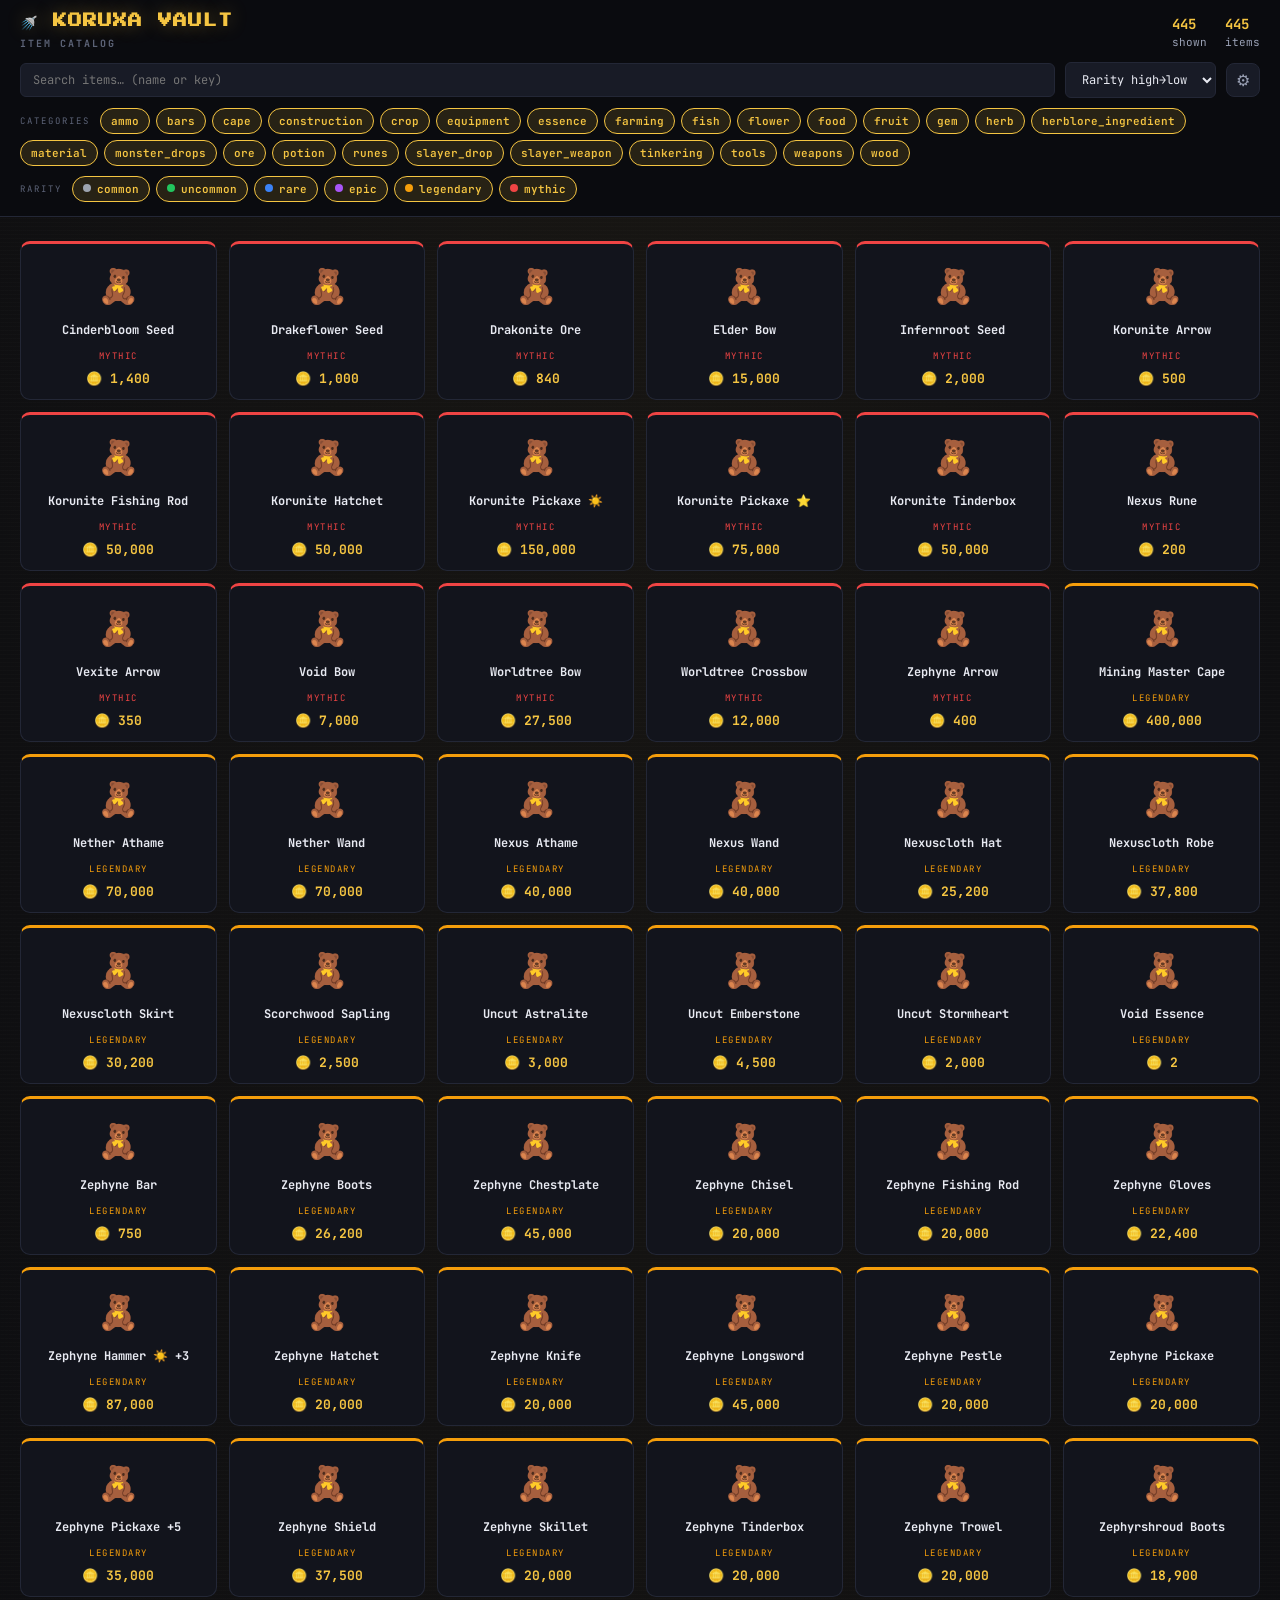
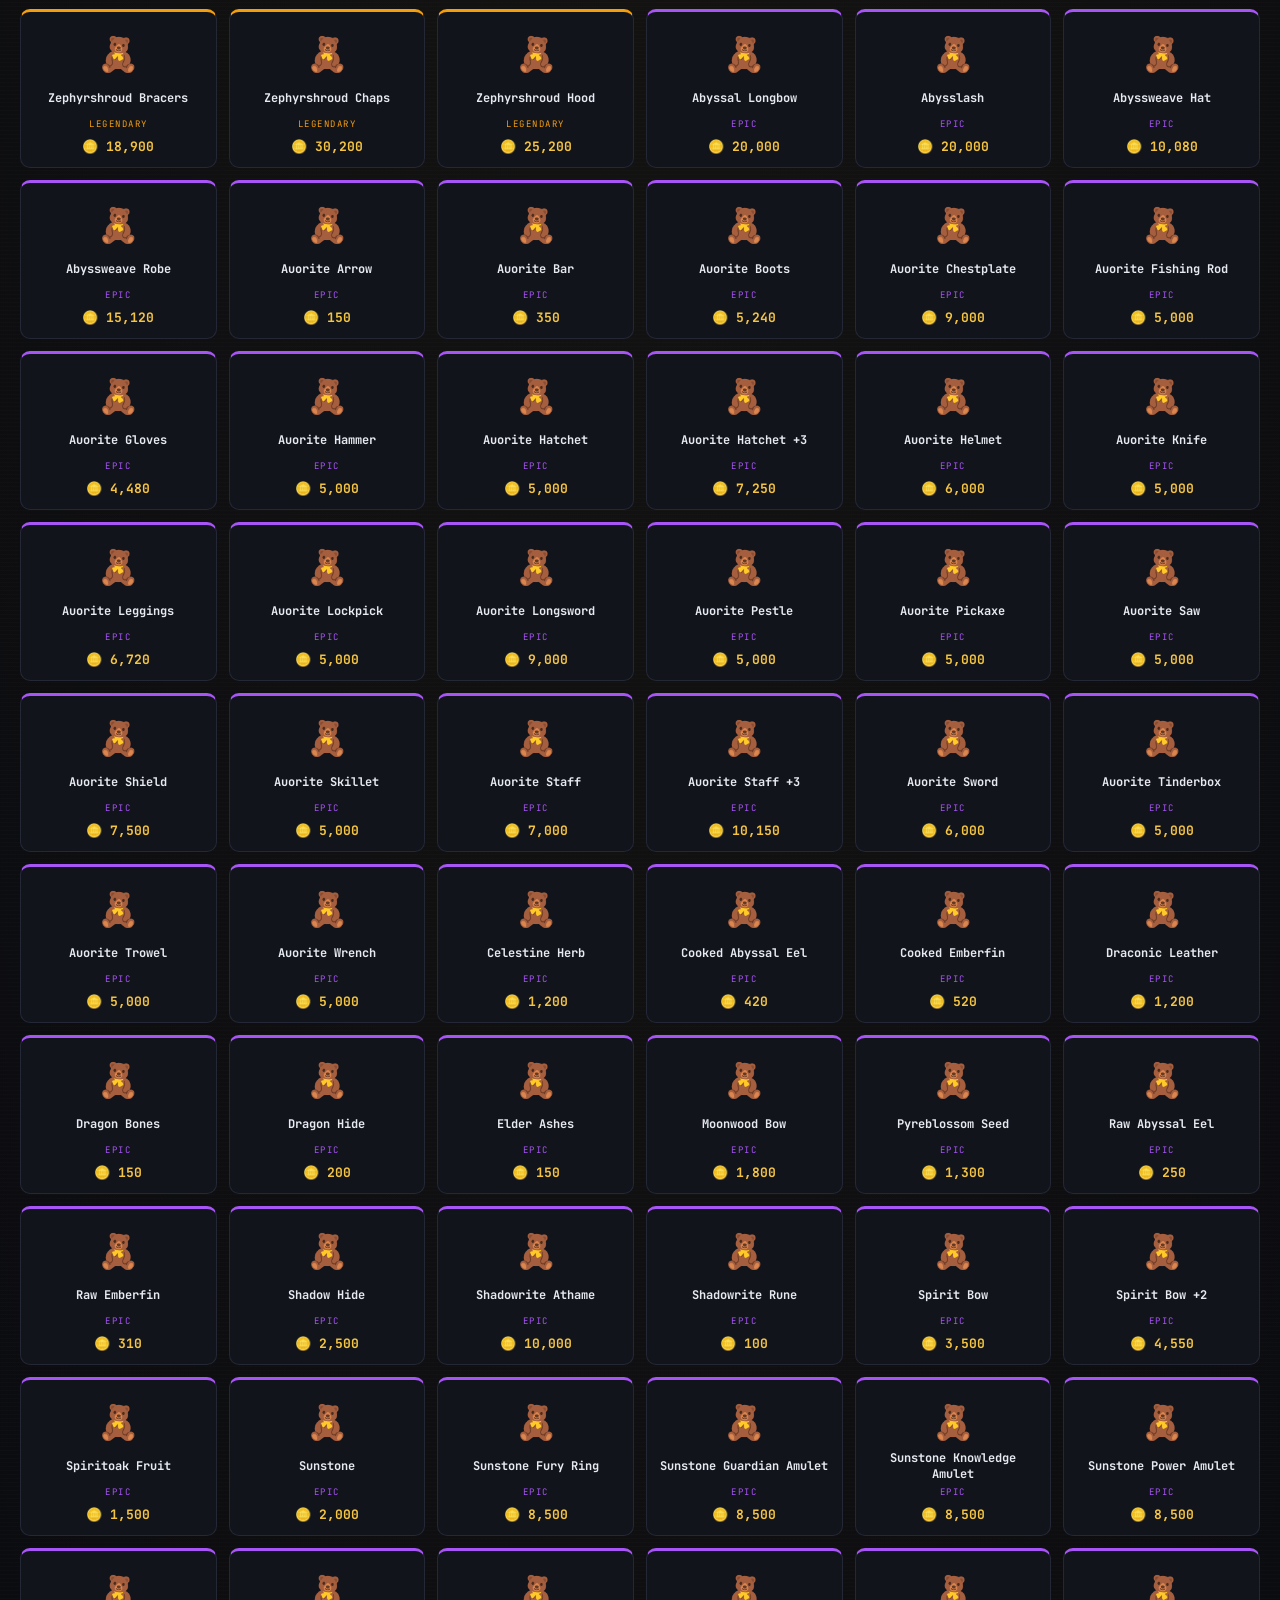
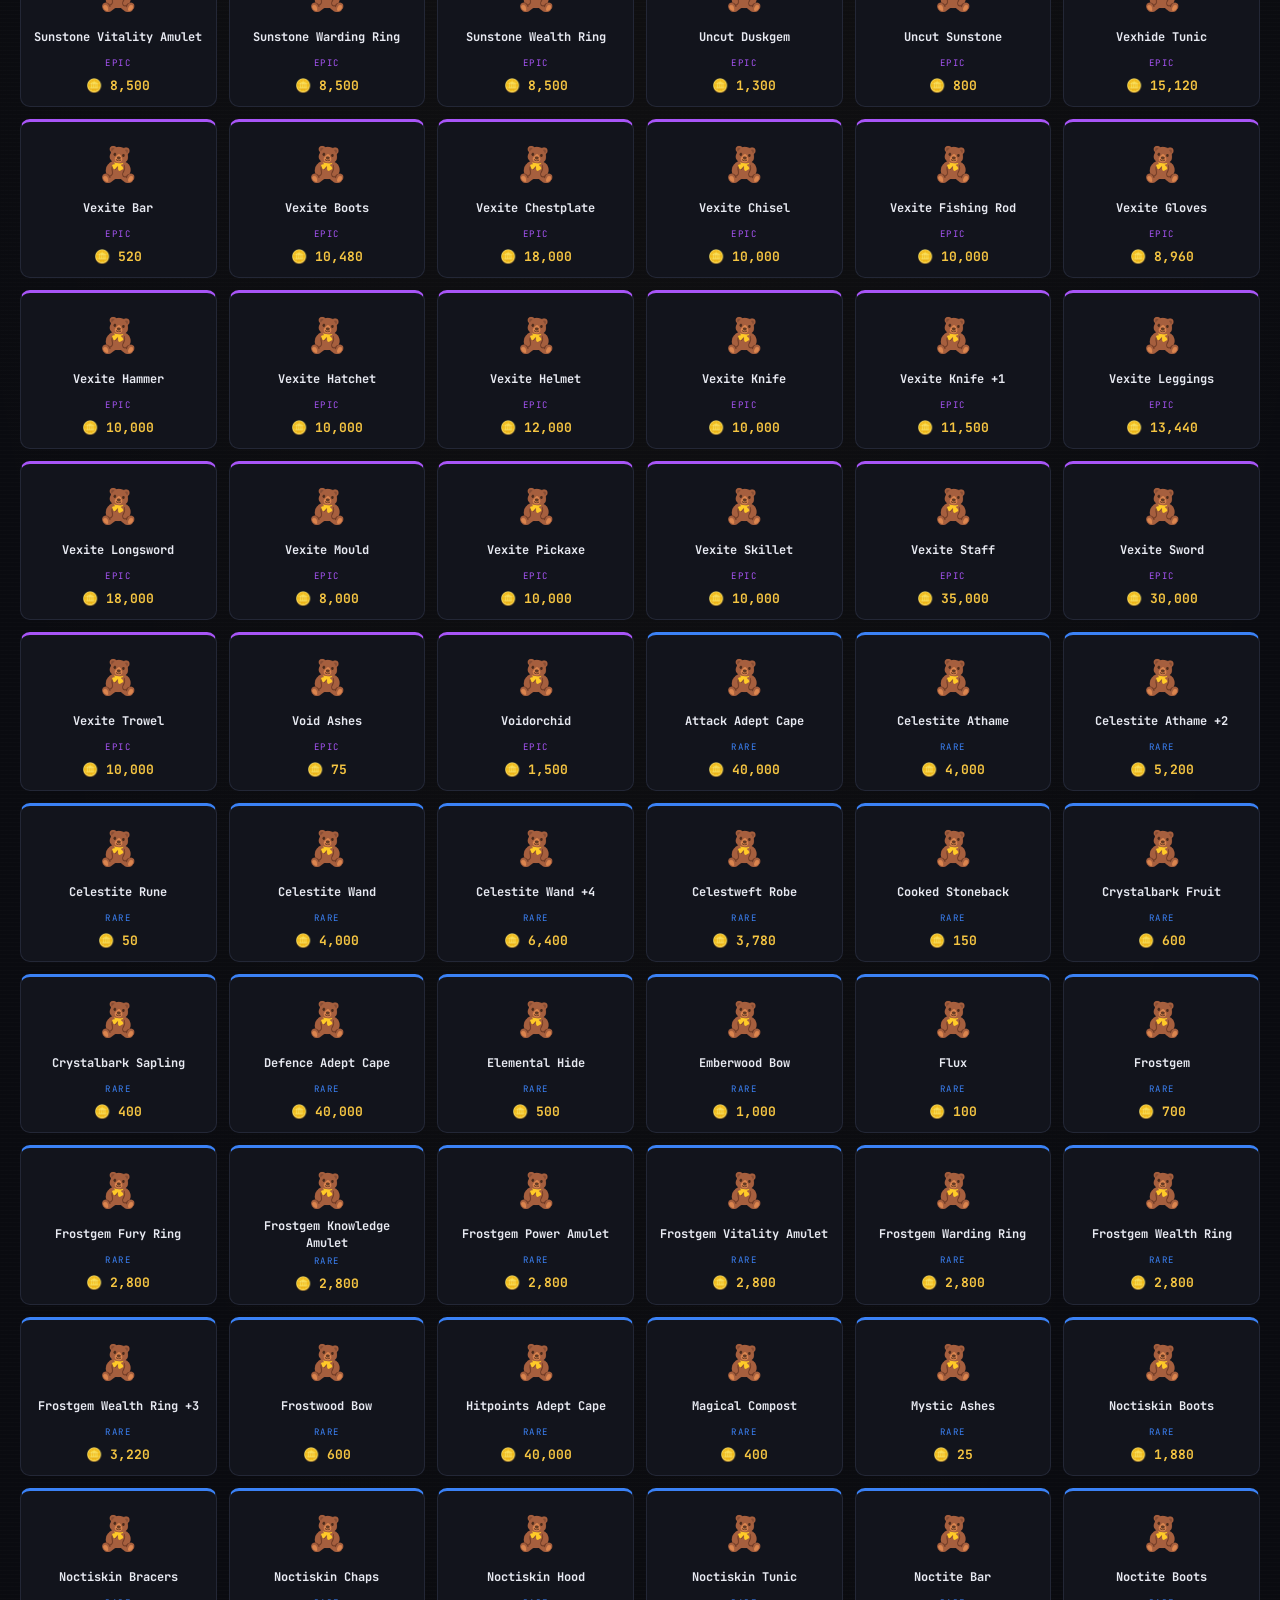
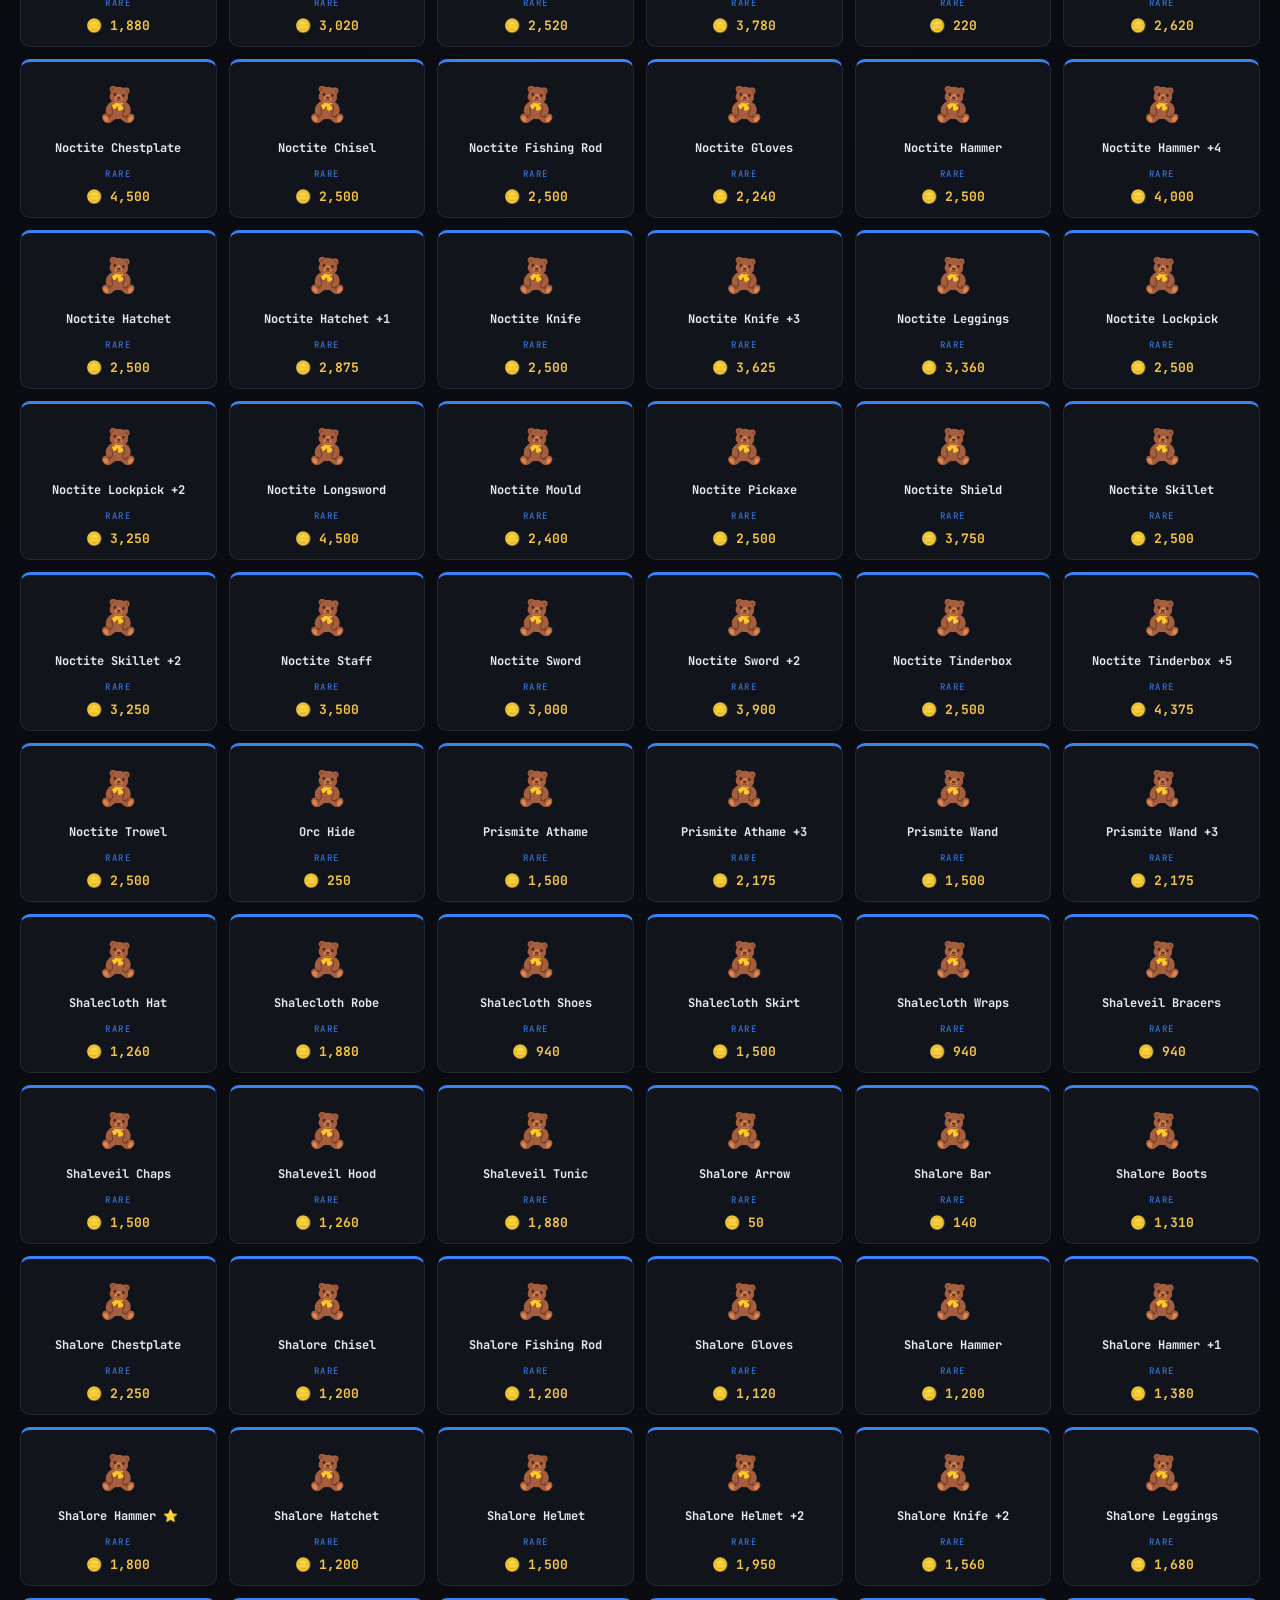
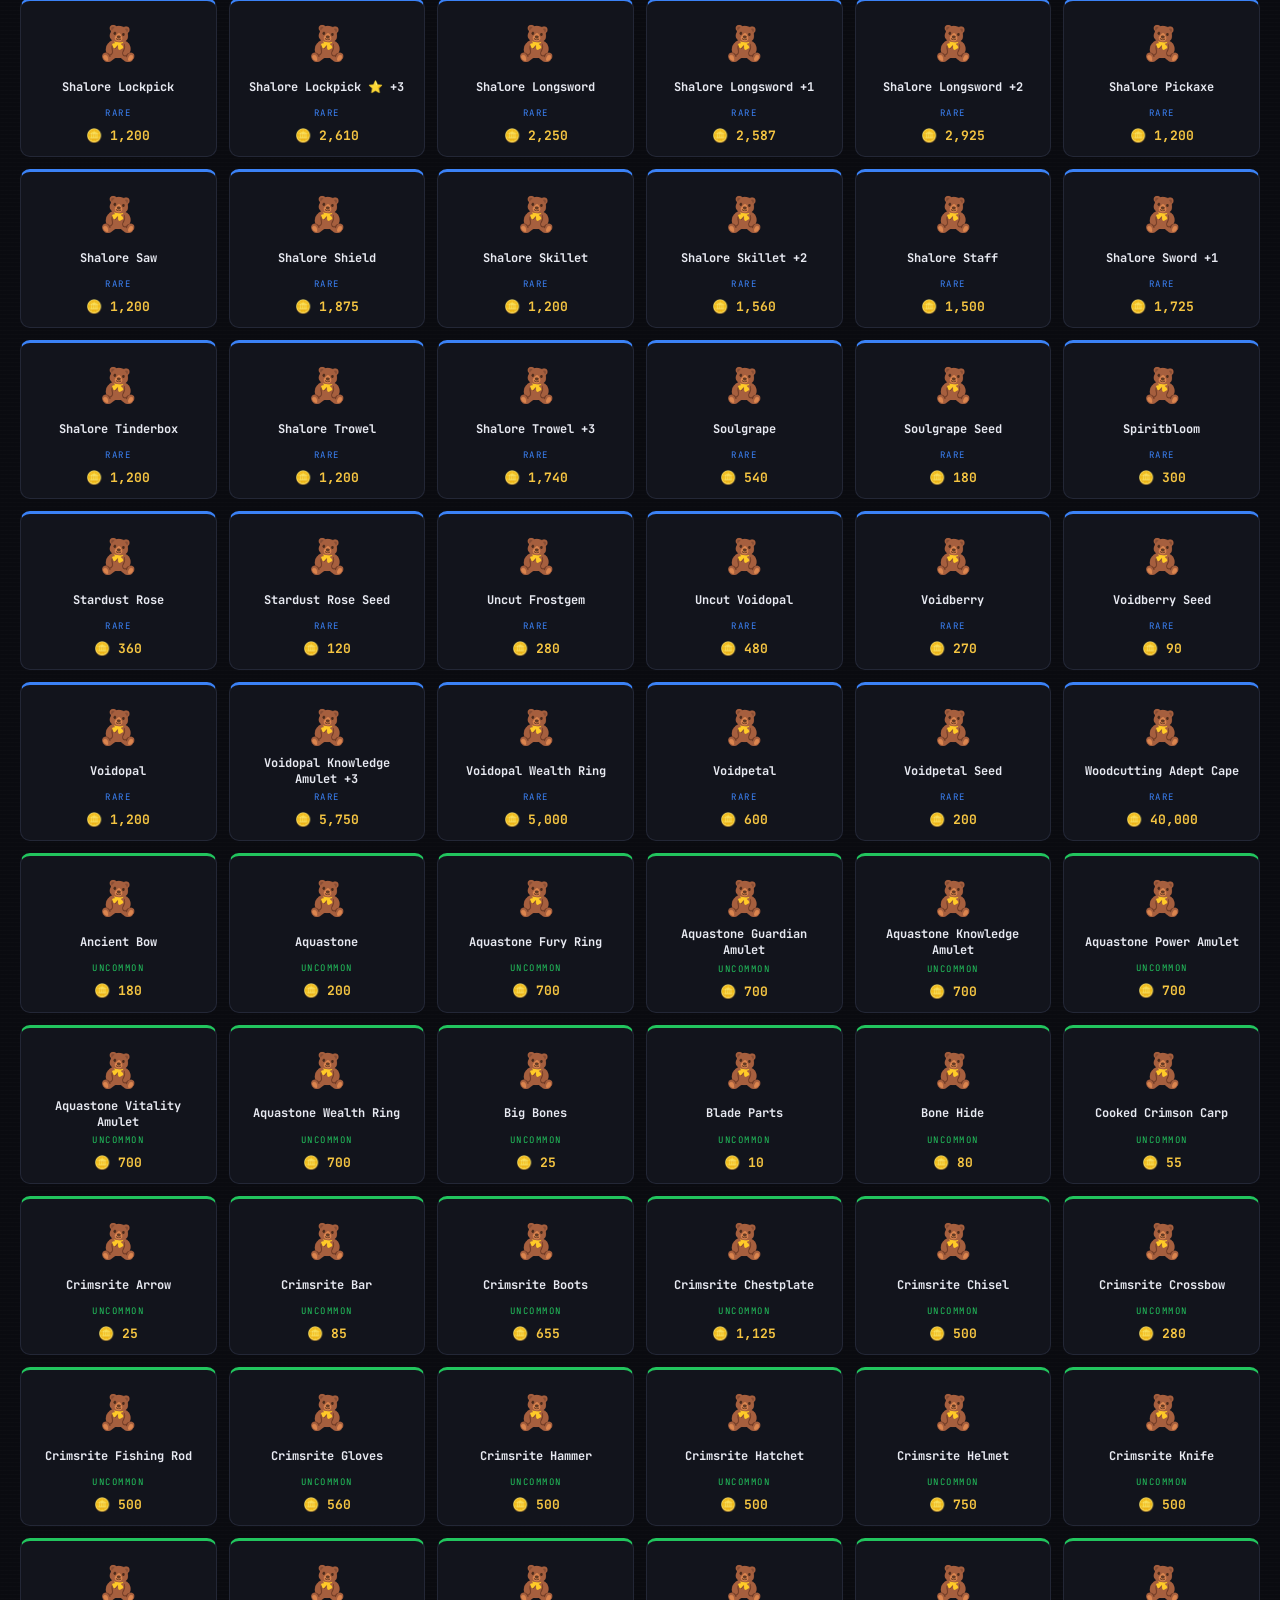
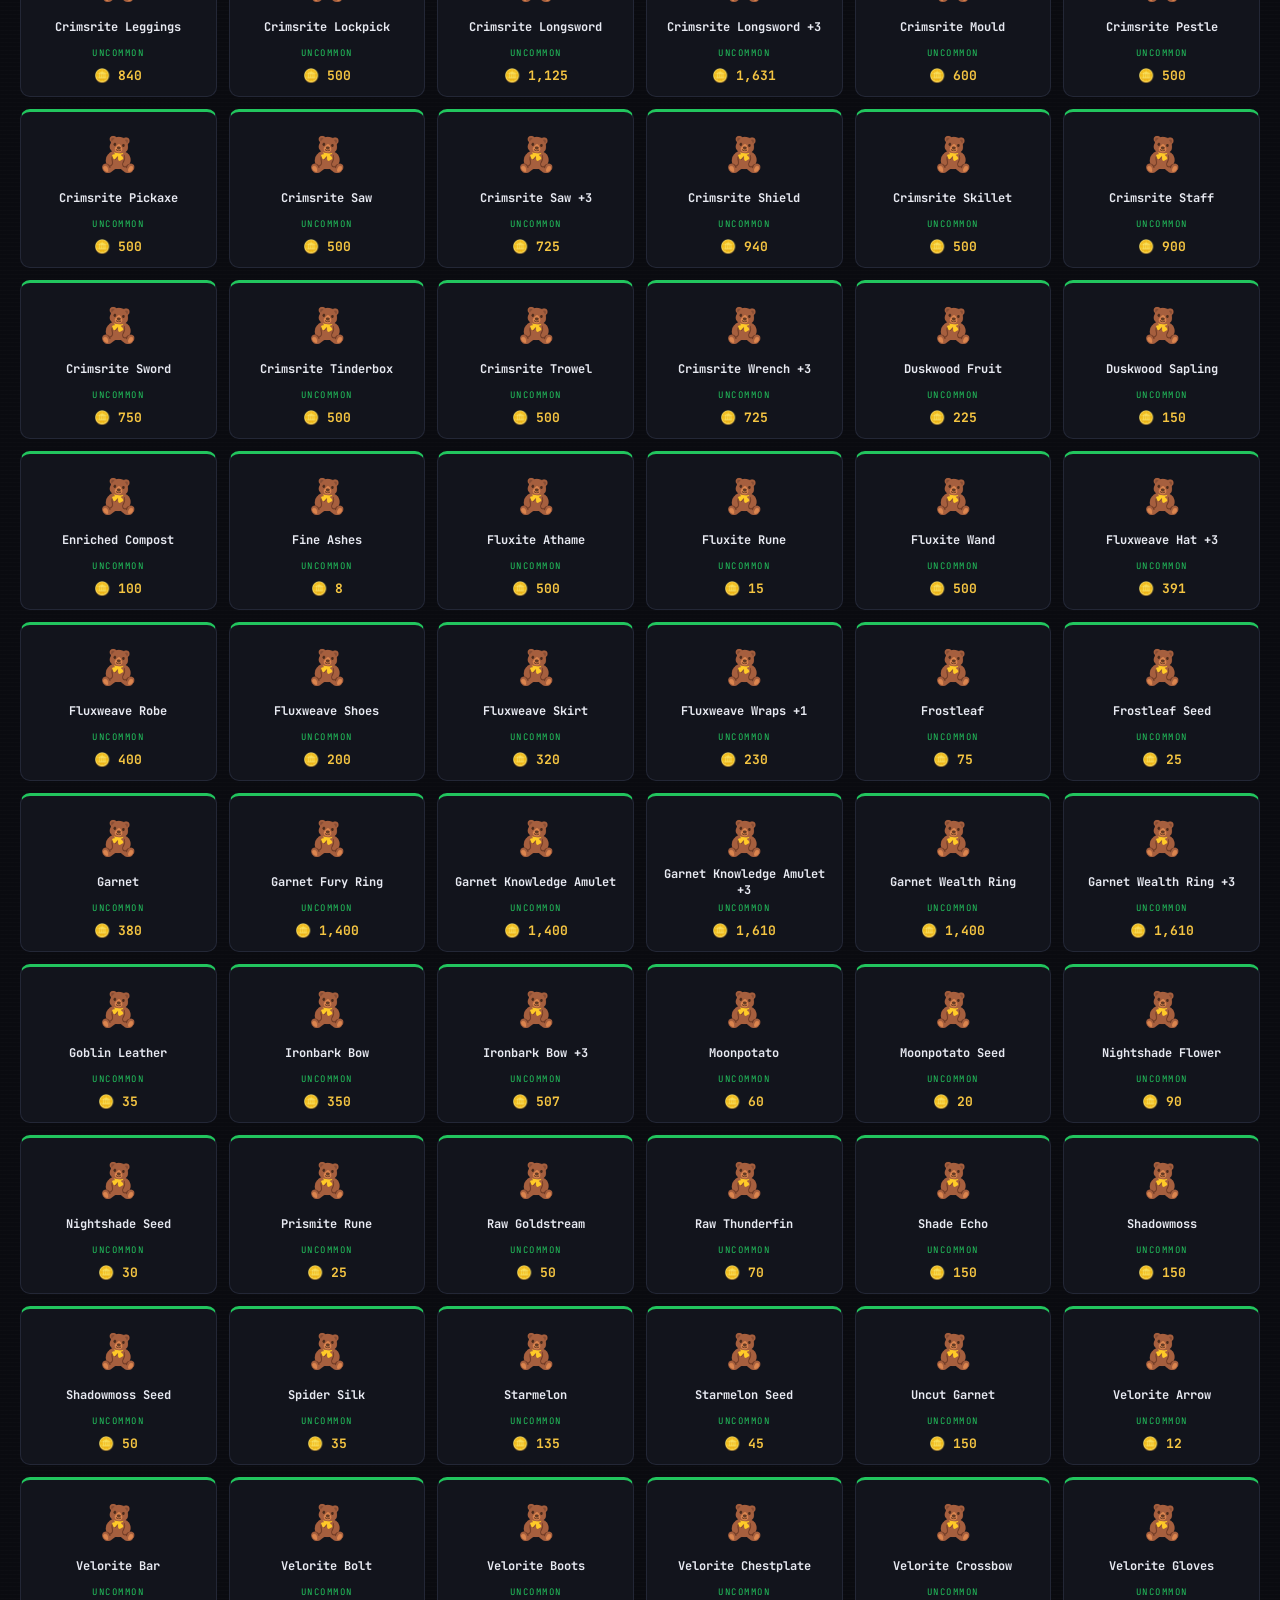
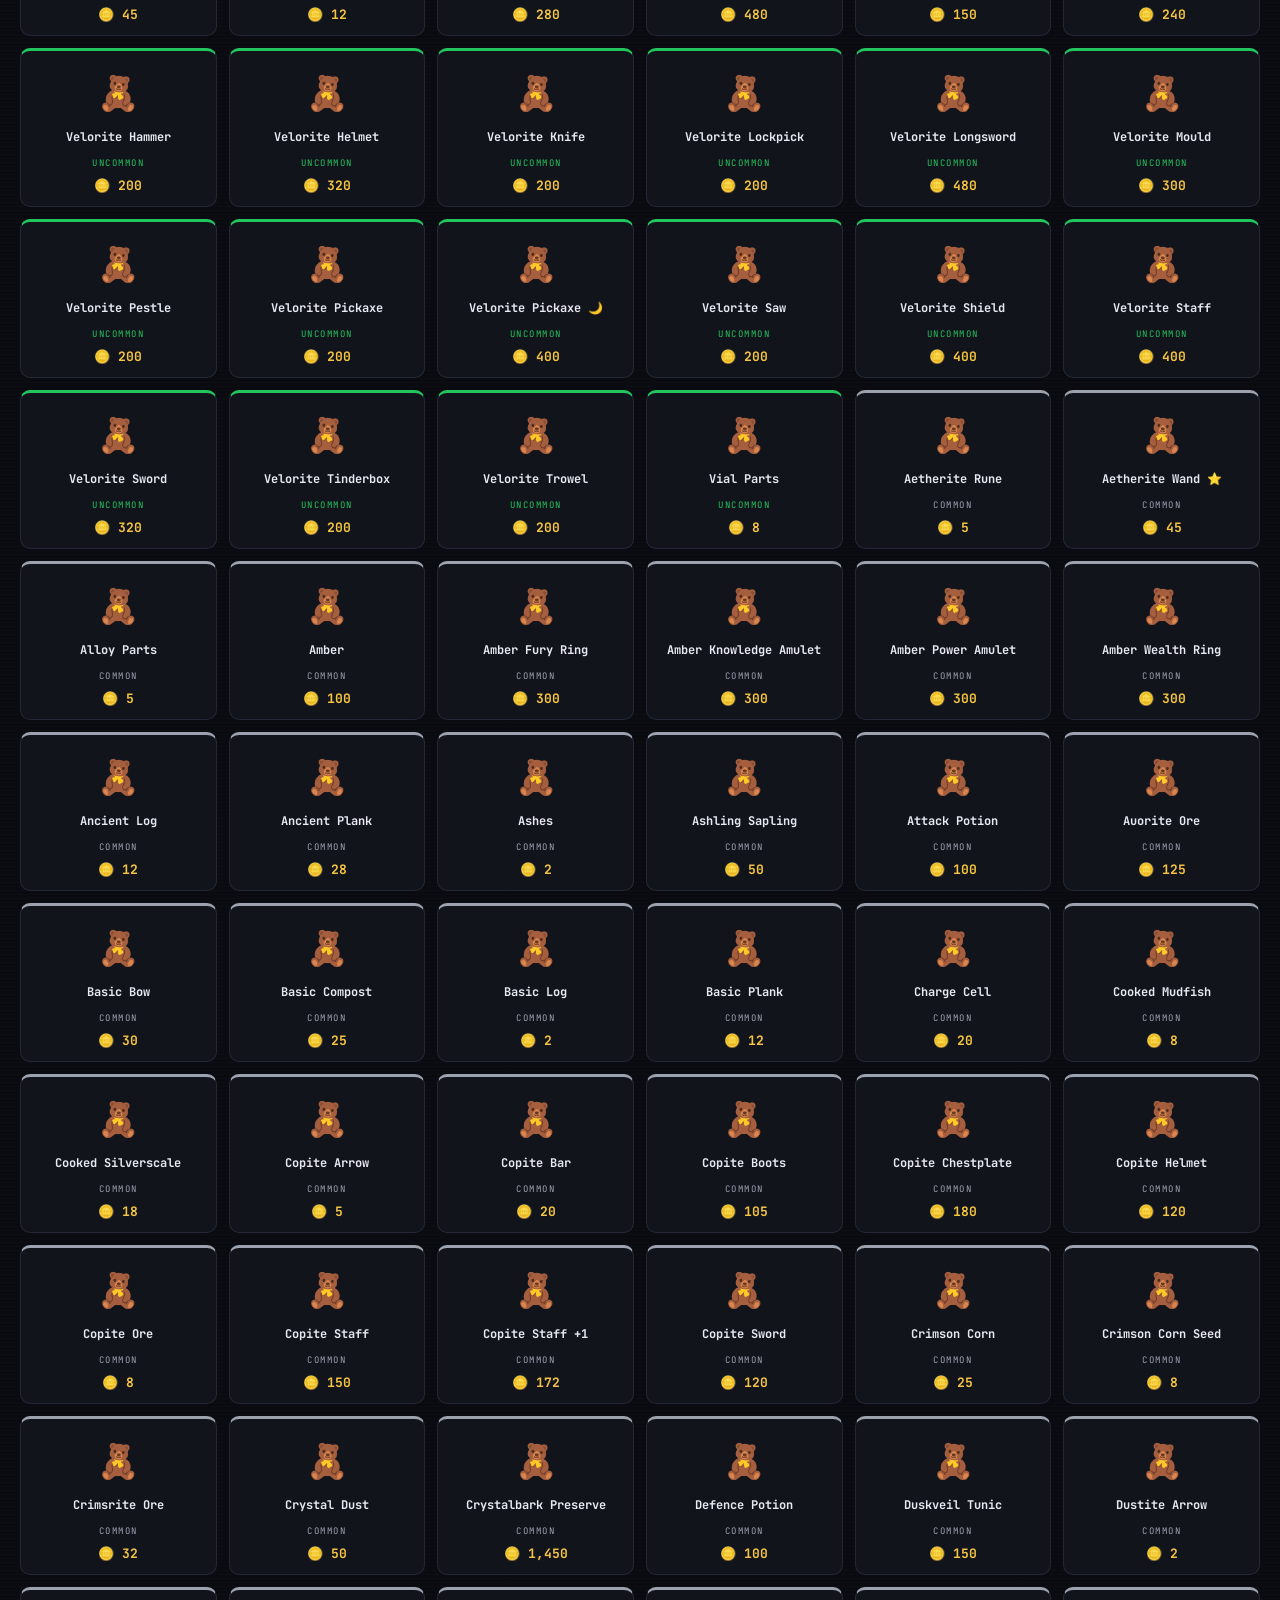
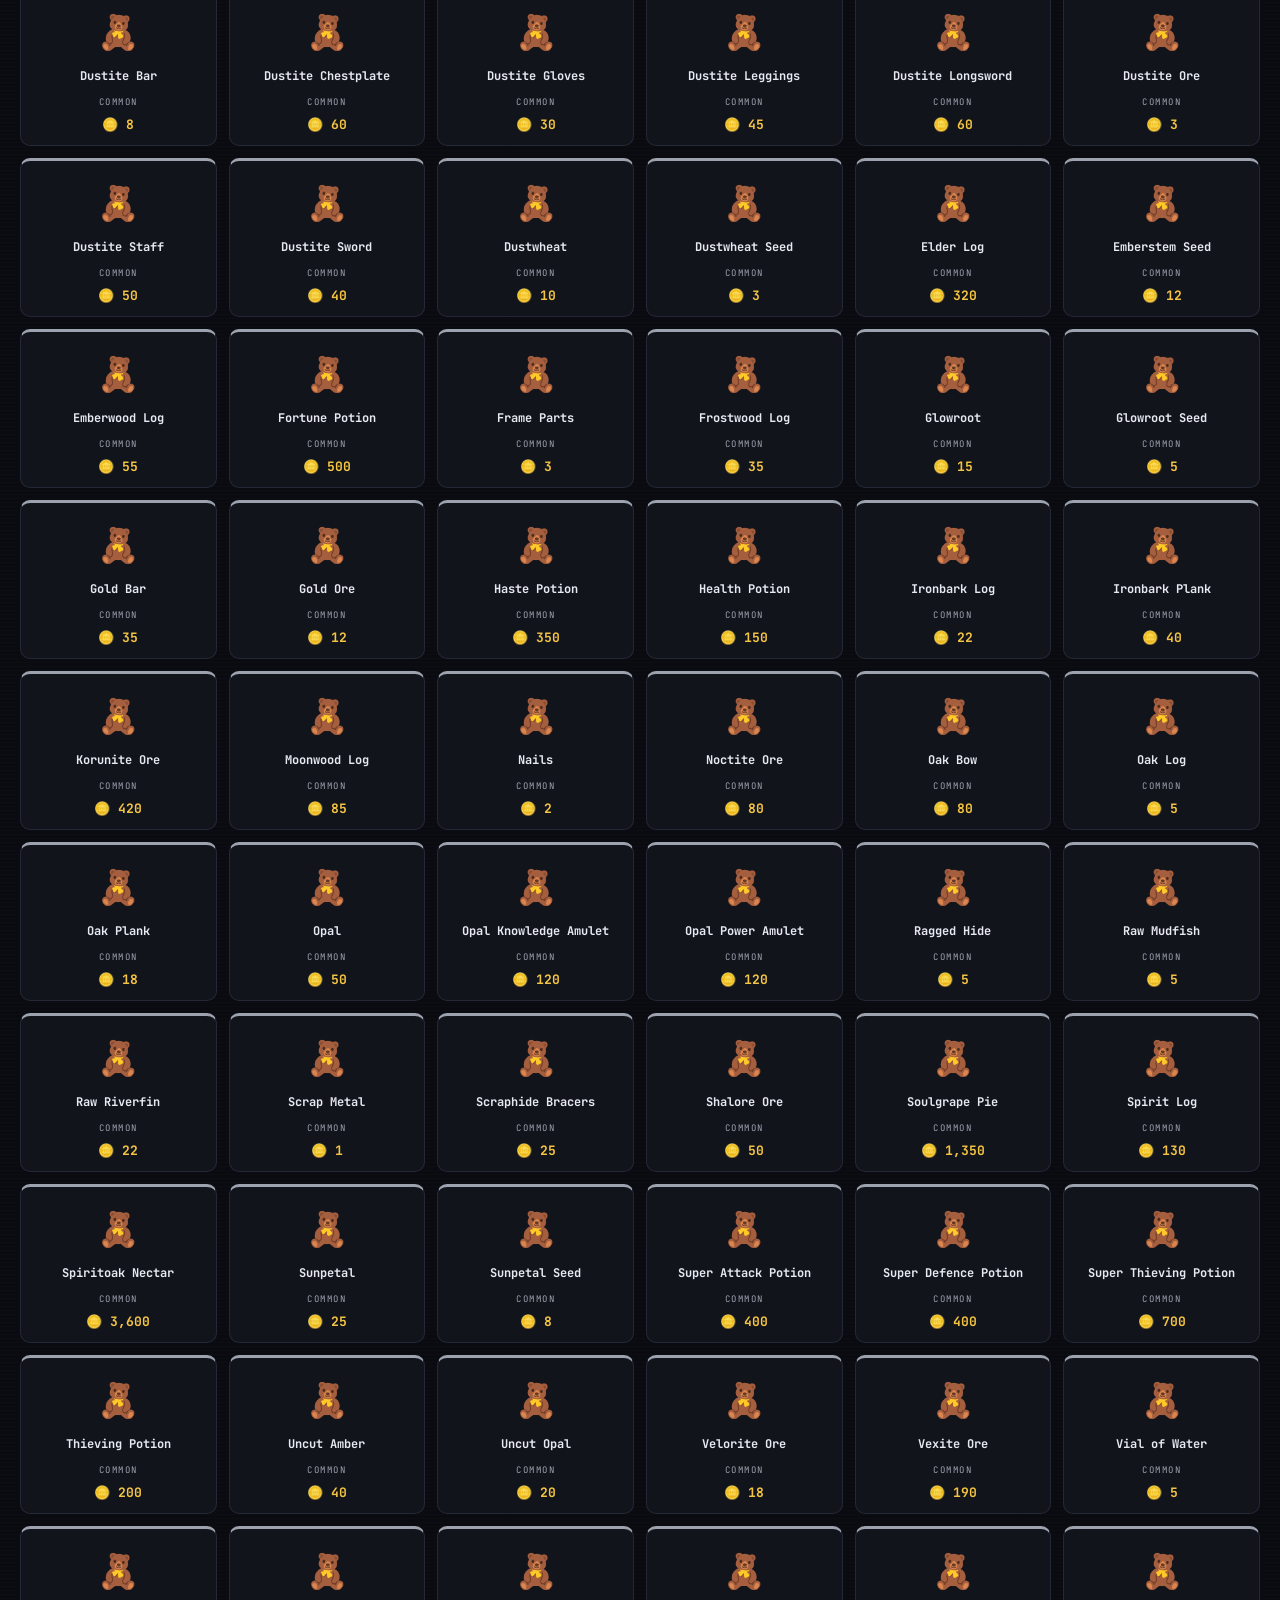
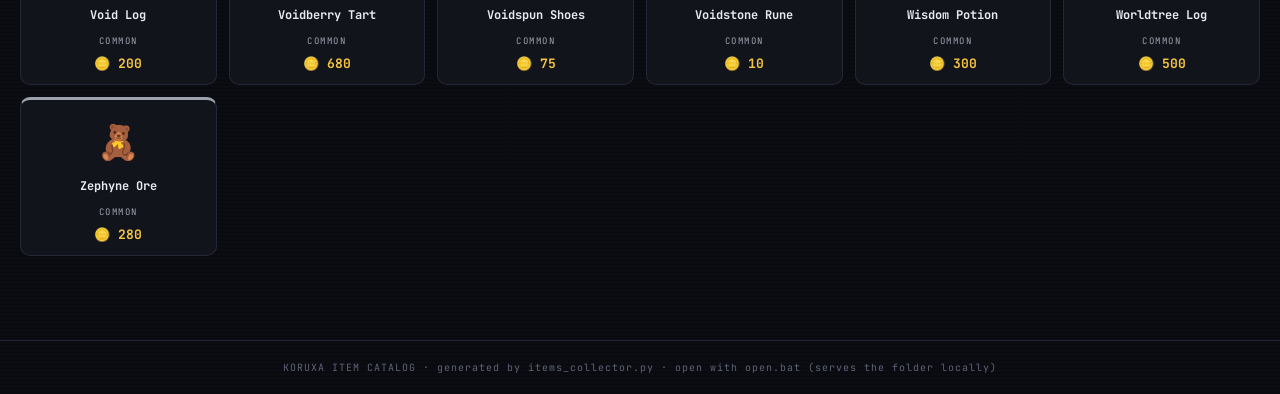
==== catalog.html @ 0d08115c "item catalog" ====
<!DOCTYPE html>
<html lang="en">
<head>
<meta charset="utf-8">
<meta name="viewport" content="width=device-width, initial-scale=1">
<title>Koruxa Vault — Item Catalog</title>
<link rel="preconnect" href="https://fonts.googleapis.com">
<link href="https://fonts.googleapis.com/css2?family=Press+Start+2P&family=JetBrains+Mono:wght@400;600;700&display=swap" rel="stylesheet">
<style>
  :root {
    --bg: #0a0b10;
    --panel: #12141c;
    --panel2: #181b26;
    --line: #232736;
    --text: #e8eaf2;
    --text2: #9aa1b5;
    --text3: #5d6478;
    --gold: #f5c542;
    --green: #22c55e;
    --common: #9ca3af; --uncommon: #22c55e; --rare: #3b82f6;
    --epic: #a855f7; --legendary: #f59e0b; --mythic: #ef4444;
  }
  * { margin: 0; padding: 0; box-sizing: border-box; }
  body {
    background: var(--bg); color: var(--text);
    font-family: 'JetBrains Mono', monospace; font-size: 13px;
    min-height: 100vh;
    background-image:
      radial-gradient(ellipse 80% 50% at 50% -10%, rgba(245,197,66,.07), transparent),
      repeating-linear-gradient(0deg, transparent 0 3px, rgba(255,255,255,.012) 3px 4px);
  }
  header {
    position: sticky; top: 0; z-index: 10;
    background: rgba(10,11,16,.92); backdrop-filter: blur(8px);
    border-bottom: 1px solid var(--line);
    padding: 14px 20px;
  }
  .head-row { display: flex; align-items: center; gap: 16px; flex-wrap: wrap; max-width: 1500px; margin: 0 auto; }
  h1 {
    font-family: 'Press Start 2P', monospace; font-size: 14px; letter-spacing: 1px;
    color: var(--gold); text-shadow: 0 0 18px rgba(245,197,66,.35);
    white-space: nowrap;
  }
  h1 small { display: block; font-family: 'JetBrains Mono', monospace; font-size: 10px; color: var(--text3); margin-top: 6px; letter-spacing: 2px; text-shadow: none; }
  .stats { display: flex; gap: 18px; margin-left: auto; font-size: 11px; color: var(--text2); }
  .stats b { color: var(--gold); font-size: 14px; display: block; margin-bottom: 2px; }
  .controls { display: flex; gap: 10px; align-items: center; max-width: 1500px; margin: 12px auto 0; flex-wrap: wrap; }
  input[type=search], select {
    background: var(--panel2); border: 1px solid var(--line); color: var(--text);
    font-family: inherit; font-size: 12px; padding: 8px 12px; border-radius: 6px; outline: none;
  }
  input[type=search] { flex: 1; min-width: 180px; }
  input[type=search]:focus, select:focus { border-color: var(--gold); box-shadow: 0 0 0 2px rgba(245,197,66,.15); }
  .chip-row { display: flex; gap: 6px; flex-wrap: wrap; max-width: 1500px; margin-top: 10px; align-items: center; }
  .chip-label { font-size: 9px; text-transform: uppercase; letter-spacing: 2px; color: var(--text3); margin-right: 4px; }
  .chip {
    background: var(--panel2); border: 1px solid var(--line); color: var(--text2);
    font-family: inherit; font-size: 11px; padding: 5px 10px; border-radius: 999px;
    cursor: pointer; transition: all .15s; user-select: none;
  }
  .chip:hover { border-color: var(--text2); color: var(--text); }
  .chip.on { background: rgba(245,197,66,.12); border-color: var(--gold); color: var(--gold); font-weight: 600; }
  .chip .dot { display: inline-block; width: 8px; height: 8px; border-radius: 50%; margin-right: 6px; vertical-align: 1px; }
  main { max-width: 1500px; margin: 24px auto; padding: 0 20px 60px; }
  .grid { display: grid; grid-template-columns: repeat(auto-fill, minmax(178px, 1fr)); gap: 12px; }
  .card {
    position: relative; background: var(--panel); border: 1px solid var(--line);
    border-top: 3px solid var(--rc, var(--common)); border-radius: 10px;
    padding: 14px 12px 12px; text-align: center;
    transition: transform .15s, box-shadow .15s, border-color .15s;
    animation: pop .3s backwards;
  }
  @keyframes pop { from { opacity: 0; transform: translateY(8px) scale(.97); } }
  .card:hover { transform: translateY(-4px); box-shadow: 0 8px 24px rgba(0,0,0,.5), 0 0 16px color-mix(in srgb, var(--rc) 30%, transparent); border-color: var(--rc); }
  .card img { width: 56px; height: 56px; image-rendering: pixelated; margin-bottom: 8px; filter: drop-shadow(0 4px 8px rgba(0,0,0,.5)); }
  .card .noicon { font-size: 34px; line-height: 56px; }
  .card .name { font-weight: 700; font-size: 12px; line-height: 1.35; min-height: 32px; display: flex; align-items: center; justify-content: center; word-break: break-word; }
  .card .rarity {
    font-size: 9px; text-transform: uppercase; letter-spacing: 1.5px;
    color: var(--rc); margin-top: 4px;
  }
  .card .price { margin-top: 8px; font-weight: 700; color: var(--gold); font-size: 13px; }
  .card .price.none { color: var(--text3); font-weight: 400; font-size: 11px; }
  .empty { text-align: center; padding: 80px 20px; color: var(--text3); font-size: 13px; grid-column: 1/-1; }
  .empty .big { font-size: 40px; margin-bottom: 12px; }
  footer { text-align: center; padding: 20px; color: var(--text3); font-size: 10px; letter-spacing: 1px; border-top: 1px solid var(--line); }
  .icon-btn {
    background: var(--panel2); border: 1px solid var(--line); color: var(--text2);
    width: 34px; height: 34px; border-radius: 8px; font-size: 16px; cursor: pointer;
    display: flex; align-items: center; justify-content: center; position: relative;
    transition: all .15s;
  }
  .icon-btn:hover { border-color: var(--gold); color: var(--gold); transform: rotate(45deg); }
  .icon-btn.active { border-color: var(--gold); color: var(--gold); background: rgba(245,197,66,.1); }
  .icon-btn.active::after { content: ''; position: absolute; top: -3px; right: -3px; width: 8px; height: 8px; border-radius: 50%; background: var(--gold); box-shadow: 0 0 6px var(--gold); }
  .overlay {
    position: fixed; inset: 0; z-index: 100; background: rgba(5,6,10,.7); backdrop-filter: blur(4px);
    display: flex; align-items: center; justify-content: center; animation: fadein .15s;
  }
  @keyframes fadein { from { opacity: 0; } }
  .overlay.hidden { display: none; }
  .modal {
    width: min(420px, calc(100vw - 32px)); background: var(--panel); border: 1px solid var(--line);
    border-top: 3px solid var(--gold); border-radius: 12px; padding: 22px;
    animation: pop .2s backwards; box-shadow: 0 24px 60px rgba(0,0,0,.6);
  }
  .modal h2 { font-family: 'Press Start 2P', monospace; font-size: 12px; color: var(--gold); margin-bottom: 8px; letter-spacing: 1px; }
  .modal-sub { font-size: 11px; color: var(--text3); line-height: 1.6; margin-bottom: 18px; }
  .modal label { display: block; font-size: 10px; text-transform: uppercase; letter-spacing: 1.5px; color: var(--text2); margin-bottom: 14px; }
  .modal input[type=number] {
    width: 100%; margin-top: 6px; background: var(--panel2); border: 1px solid var(--line);
    color: var(--text); font-family: inherit; font-size: 14px; font-weight: 700; padding: 9px 12px; border-radius: 6px; outline: none;
  }
  .modal input[type=number]:focus { border-color: var(--gold); box-shadow: 0 0 0 2px rgba(245,197,66,.15); }
  .modal-actions { display: flex; gap: 8px; justify-content: flex-end; margin-top: 6px; }
  .modal-actions button {
    font-family: inherit; font-size: 11px; font-weight: 700; padding: 8px 16px; border-radius: 6px;
    cursor: pointer; background: var(--panel2); color: var(--text2); border: 1px solid var(--line); transition: all .15s;
  }
  .modal-actions button:hover { border-color: var(--text2); color: var(--text); }
  .modal-actions .primary { background: rgba(245,197,66,.12); border-color: var(--gold); color: var(--gold); }
  .modal-actions .primary:hover { background: rgba(245,197,66,.22); }
  .price-alch { font-size: 9px; color: #c084fc; margin-top: 2px; font-weight: 600; }
</style>
</head>
<body>
<header>
  <div class="head-row">
    <h1>&#128703; KORUXA VAULT<small>ITEM CATALOG</small></h1>
    <div class="stats">
      <div><b id="st-shown">0</b>shown</div>
      <div><b id="st-total">0</b>items</div>
    </div>
  </div>
  <div class="controls">
    <input type="search" id="q" placeholder="Search items… (name or key)">
    <select id="sort">
      <option value="name-asc">Name A→Z</option>
      <option value="price-desc">Price high→low</option>
      <option value="price-asc">Price low→high</option>
      <option value="rarity-desc" selected>Rarity high→low</option>
      <option value="rarity-asc">Rarity low→high</option>
      <option value="category-asc">Category A→Z</option>
    </select>
    <button id="alch-btn" class="icon-btn" title="Alchemy conversion — click to set bonuses">&#9881;</button>
  </div>
  <div class="chip-row" id="cat-chips"><span class="chip-label">categories</span></div>
  <div class="chip-row" id="rar-chips"><span class="chip-label">rarity</span></div>
</header>
<div id="alch-overlay" class="overlay hidden">
  <div class="modal">
    <h2>&#9879; ALCHEMY CONVERSION</h2>
    <p class="modal-sub">Prices become your transmute payout, using the engine's exact math:<br><b style="color:var(--text2)">ceil(base &times; (1 + level bonus) &times; (1 + Golden Touch))</b><br>Level bonus = the "+X% level bonus" shown in the Alchemy UI · Golden Touch = Research Institute perk.</p>
    <label>Alchemy level bonus (%)
      <input type="number" id="alch-level" min="0" step="0.1" placeholder="e.g. 35">
    </label>
    <label>Golden Touch — Research Institute (%)
      <input type="number" id="alch-touch" min="0" step="0.1" placeholder="e.g. 3.3">
    </label>
    <div class="modal-actions">
      <button id="alch-reset">Reset</button>
      <button id="alch-save" class="primary">Save</button>
    </div>
  </div>
</div>
<main><div class="grid" id="grid"></div></main>
<footer>KORUXA ITEM CATALOG · generated by items_collector.py · open with open.bat (serves the folder locally)</footer>
<script>
let ITEMS = []; // loaded from all_items.json
const RARITY_ORDER = { common: 0, uncommon: 1, rare: 2, epic: 3, legendary: 4, mythic: 5 };
const RARITY_COLORS = { common: '#9ca3af', uncommon: '#22c55e', rare: '#3b82f6', epic: '#a855f7', legendary: '#f59e0b', mythic: '#ef4444' };
const ICON_BASE = 'https://koruxa.com/assets/img/items/';

// Alchemy conversion — same math as the engine (game.js transmute modal):
// gold_output already includes the level bonus; Golden Touch is multiplied on top, ceil'd.
let ALCH = { level: 0, touch: 0 };
try { const _s = JSON.parse(localStorage.getItem('kx_vault_alch') || 'null'); if (_s && typeof _s === 'object') ALCH = { level: +_s.level || 0, touch: +_s.touch || 0 }; } catch (e) {}
function alchActive() { return ALCH.level > 0 || ALCH.touch > 0; }
function alchPrice(base) {
  if (!base || !alchActive()) return base;
  return Math.ceil(base * (1 + ALCH.level / 100) * (1 + ALCH.touch / 100));
}

const state = { q: '', sort: 'rarity-desc', cats: new Set(), rars: new Set() };

function fmt(n) { return n == null ? '' : Number(n).toLocaleString('en-US'); }

function buildChips(el, keys, set, colorOf) {
  keys.forEach(k => {
    const c = document.createElement('button');
    c.className = 'chip on'; c.textContent = k;
    if (colorOf) c.innerHTML = '<span class="dot" style="background:' + colorOf(k) + '"></span>' + k;
    c.onclick = () => {
      if (set.has(k)) { set.delete(k); c.classList.remove('on'); }
      else { set.add(k); c.classList.add('on'); }
      render();
    };
    el.appendChild(c);
  });
}
document.getElementById('q').oninput = e => { state.q = e.target.value.toLowerCase(); render(); };
document.getElementById('sort').onchange = e => { state.sort = e.target.value; render(); };

function visible() {
  let out = ITEMS.filter(it => {
    const cat = it.category || 'uncategorized';
    const rar = it.rarity || 'common';
    if (!state.cats.has(cat) || !state.rars.has(rar)) return false;
    
    if (state.q) {
      const terms = state.q.split(' ');
      const searchTarget = (it.name + ' ' + (it.item_key || '')).toLowerCase();
      if (!terms.every(t => searchTarget.includes(t))) return false;
    }
    
    return true;
  });
  
  const [field, dir] = state.sort.split('-');
  const mul = dir === 'asc' ? 1 : -1;
  
  out.sort((a, b) => {
    if (field === 'name') return a.name.localeCompare(b.name) * mul;
    if (field === 'category') return (a.category || '').localeCompare(b.category || '') * mul || a.name.localeCompare(b.name);
    if (field === 'price') return ((alchPrice(a.sell_price) || 0) - (alchPrice(b.sell_price) || 0)) * mul;
    if (field === 'rarity') return ((RARITY_ORDER[a.rarity] ?? 0) - (RARITY_ORDER[b.rarity] ?? 0)) * mul || a.name.localeCompare(b.name);
    return 0;
  });
  
  return out;
}

function render() {
  const grid = document.getElementById('grid');
  const items = visible();
  grid.innerHTML = '';
  if (items.length === 0) {
    grid.innerHTML = '<div class="empty"><div class="big">&#129528;</div>No items match — try clearing a filter.</div>';
  }
  items.forEach((it, i) => {
    const rar = it.rarity || 'common';
    const card = document.createElement('div');
    card.className = 'card';
    card.style.setProperty('--rc', RARITY_COLORS[rar] || RARITY_COLORS.common);
    card.style.animationDelay = Math.min(i * 12, 400) + 'ms';
    const icon = it.icon
      ? '<img src="' + ICON_BASE + it.icon.replace(/"/g, '') + '" alt="" loading="lazy" onerror="this.outerHTML=\'<div class=noicon>&#129528;</div>\'">'
      : '<div class="noicon">&#129528;</div>';
    let price;
    if (it.sell_price) {
      const conv = alchPrice(it.sell_price);
      price = '<div class="price">&#129689; ' + fmt(it.sell_price) + '</div>'
        + (alchActive() && conv !== it.sell_price ? '<div class="price-alch">&#10024;&#129689; ' + fmt(conv) + '</div>' : '');
    } else {
      price = '<div class="price none">— no value —</div>';
    }
    card.innerHTML = icon
      + '<div class="name">' + it.name.replace(/</g, '&lt;') + '</div>'
      + '<div class="rarity">' + rar + '</div>' + price;
    grid.appendChild(card);
  });
  document.getElementById('st-shown').textContent = fmt(items.length);
  document.getElementById('st-total').textContent = fmt(ITEMS.length);
}

// Alchemy modal wiring
const alchOverlay = document.getElementById('alch-overlay');
const alchBtn = document.getElementById('alch-btn');
function alchBtnState() {
  const on = alchActive();
  alchBtn.classList.toggle('active', on);
  alchBtn.title = on
    ? 'Alchemy conversion active: +' + (((Math.pow(1 + ALCH.level / 100) * (1 + ALCH.touch / 100)) - 1) * 100).toFixed(1) + '% total'
    : 'Alchemy conversion — click to set bonuses';
}
alchBtn.onclick = () => {
  document.getElementById('alch-level').value = ALCH.level || '';
  document.getElementById('alch-touch').value = ALCH.touch || '';
  alchOverlay.classList.remove('hidden');
};
alchOverlay.onclick = e => { if (e.target === alchOverlay) alchOverlay.classList.add('hidden'); };
document.addEventListener('keydown', e => { if (e.key === 'Escape') alchOverlay.classList.add('hidden'); });
document.getElementById('alch-save').onclick = () => {
  ALCH.level = Math.max(0, parseFloat(document.getElementById('alch-level').value) || 0);
  ALCH.touch = Math.max(0, parseFloat(document.getElementById('alch-touch').value) || 0);
  try { localStorage.setItem('kx_vault_alch', JSON.stringify(ALCH)); } catch (e) {}
  alchBtnState(); alchOverlay.classList.add('hidden'); render();
};
document.getElementById('alch-reset').onclick = () => {
  ALCH = { level: 0, touch: 0 };
  try { localStorage.removeItem('kx_vault_alch'); } catch (e) {}
  alchBtnState(); alchOverlay.classList.add('hidden'); render();
};
function boot(loaded) {
  ITEMS = loaded;
  ITEMS.forEach(it => state.cats.add(it.category || 'uncategorized'));
  Object.keys(RARITY_ORDER).forEach(r => state.rars.add(r));
  buildChips(document.getElementById('cat-chips'), [...state.cats].sort(), state.cats, null);
  buildChips(document.getElementById('rar-chips'), Object.keys(RARITY_ORDER), state.rars, k => RARITY_COLORS[k]);
  alchBtnState();
  render();
}

fetch('all_items.json')
  .then(r => { if (!r.ok) throw new Error('HTTP ' + r.status); return r.json(); })
  .then(boot)
  .catch(err => {
    document.getElementById('grid').innerHTML =
      '<div class="empty"><div class="big">&#128274;</div>Could not load all_items.json (' + err.message + ').<br><br>' +
      'Browsers block a double-clicked page from reading local files — run <b style="color:var(--gold)">open.bat</b> instead, which serves this folder locally and opens the catalog.</div>';
  });
</script>
</body>
</html>
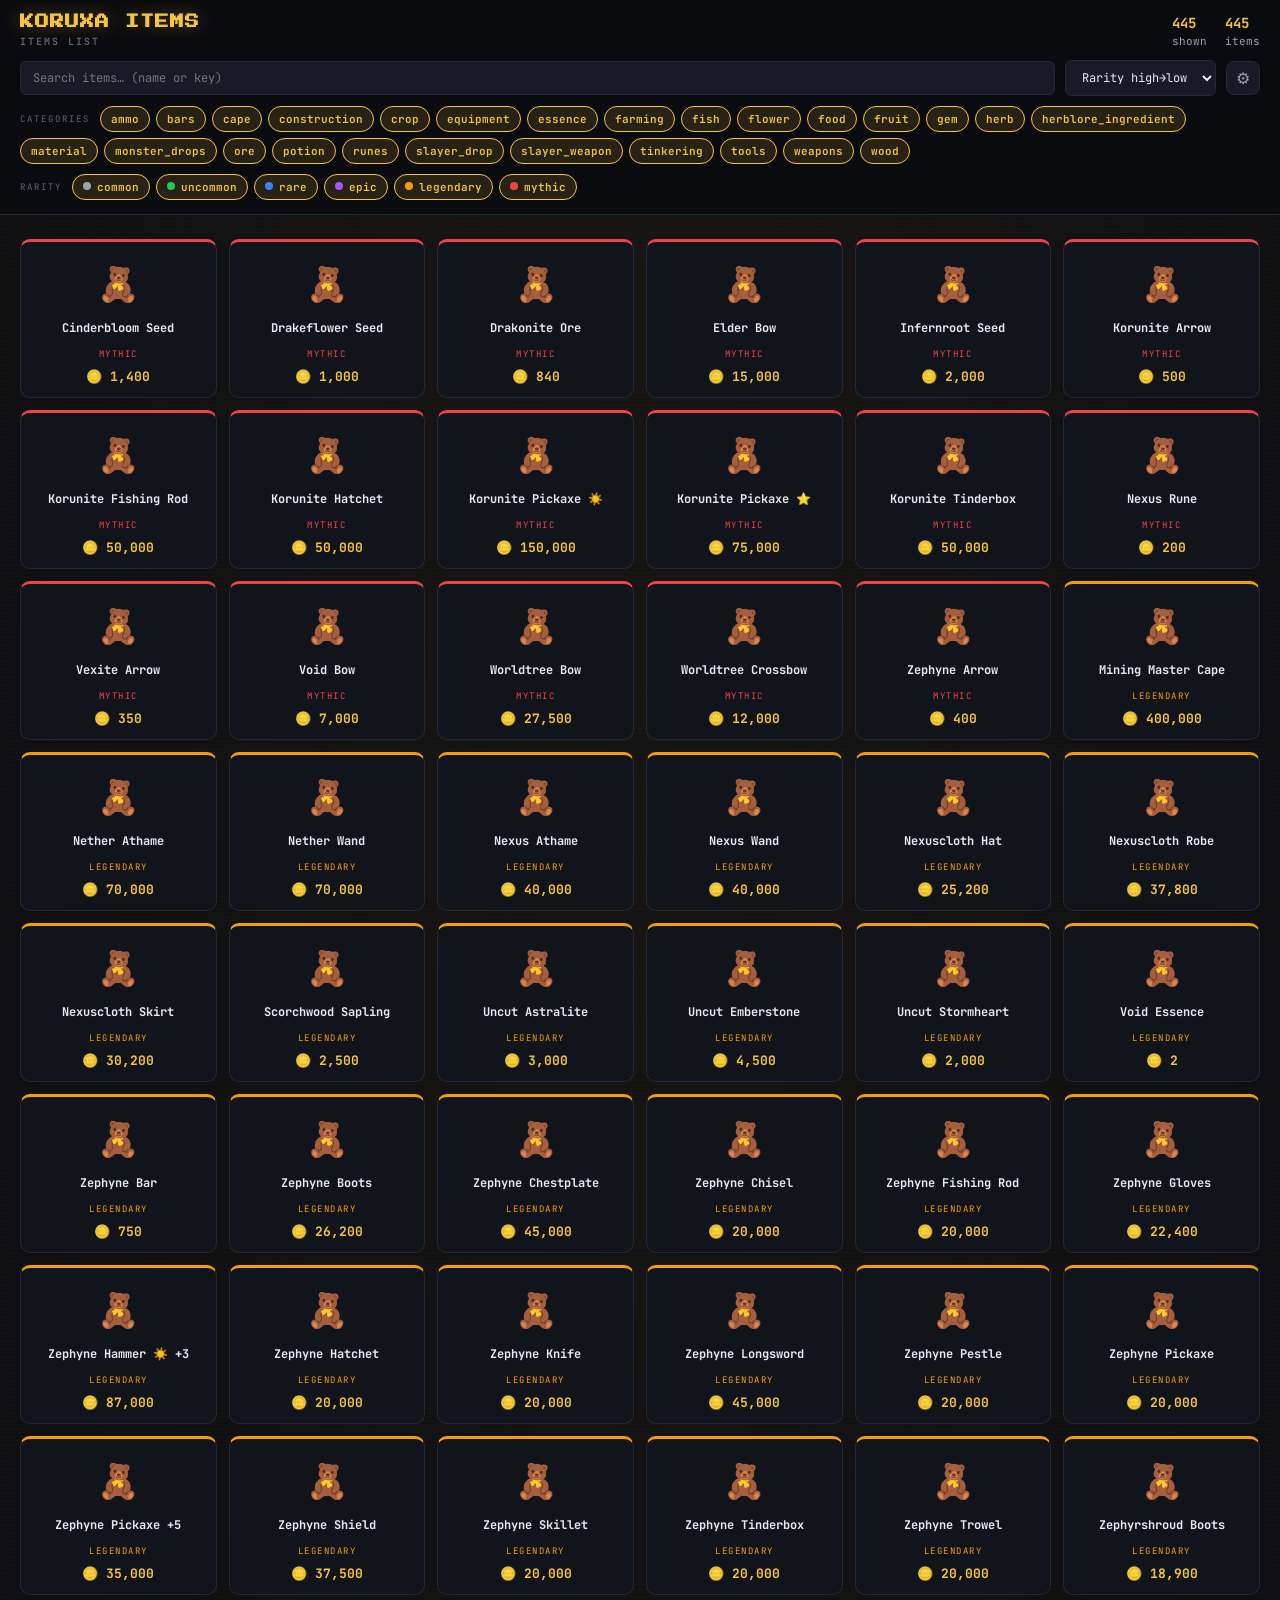
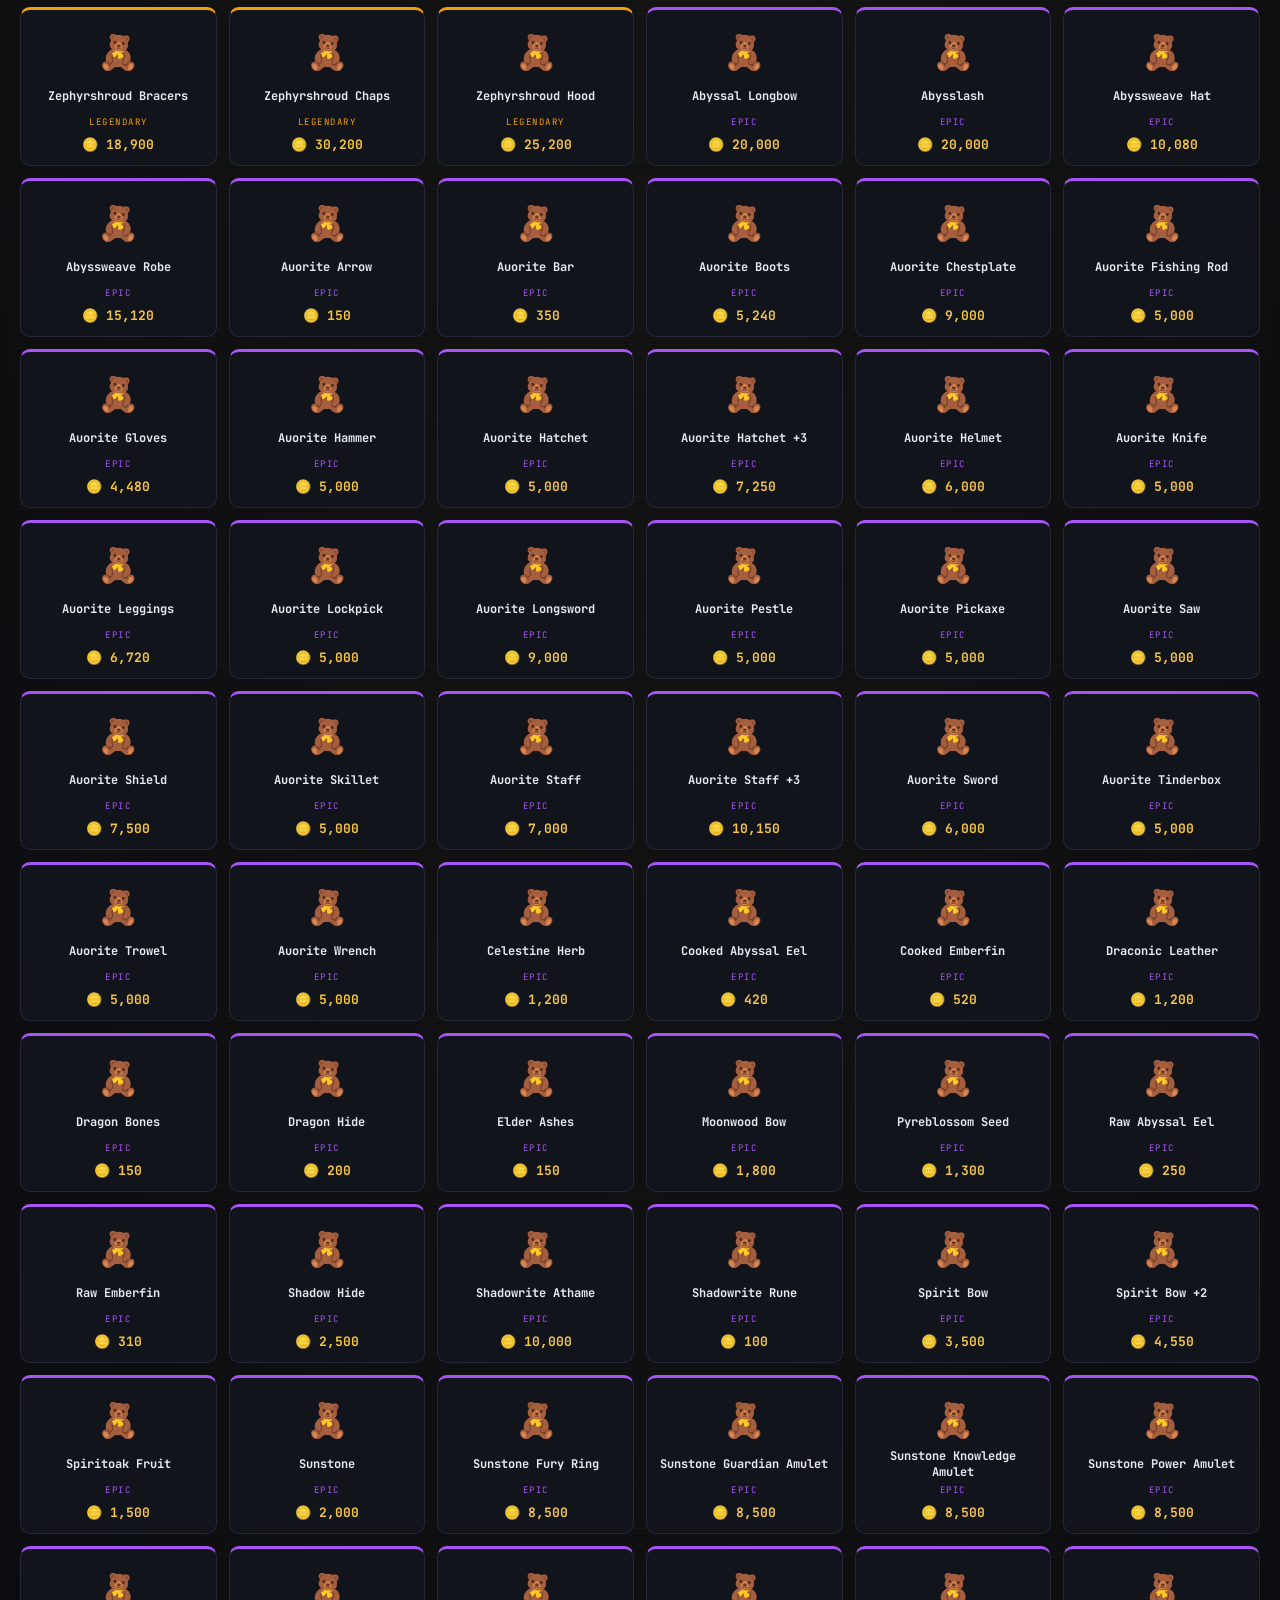
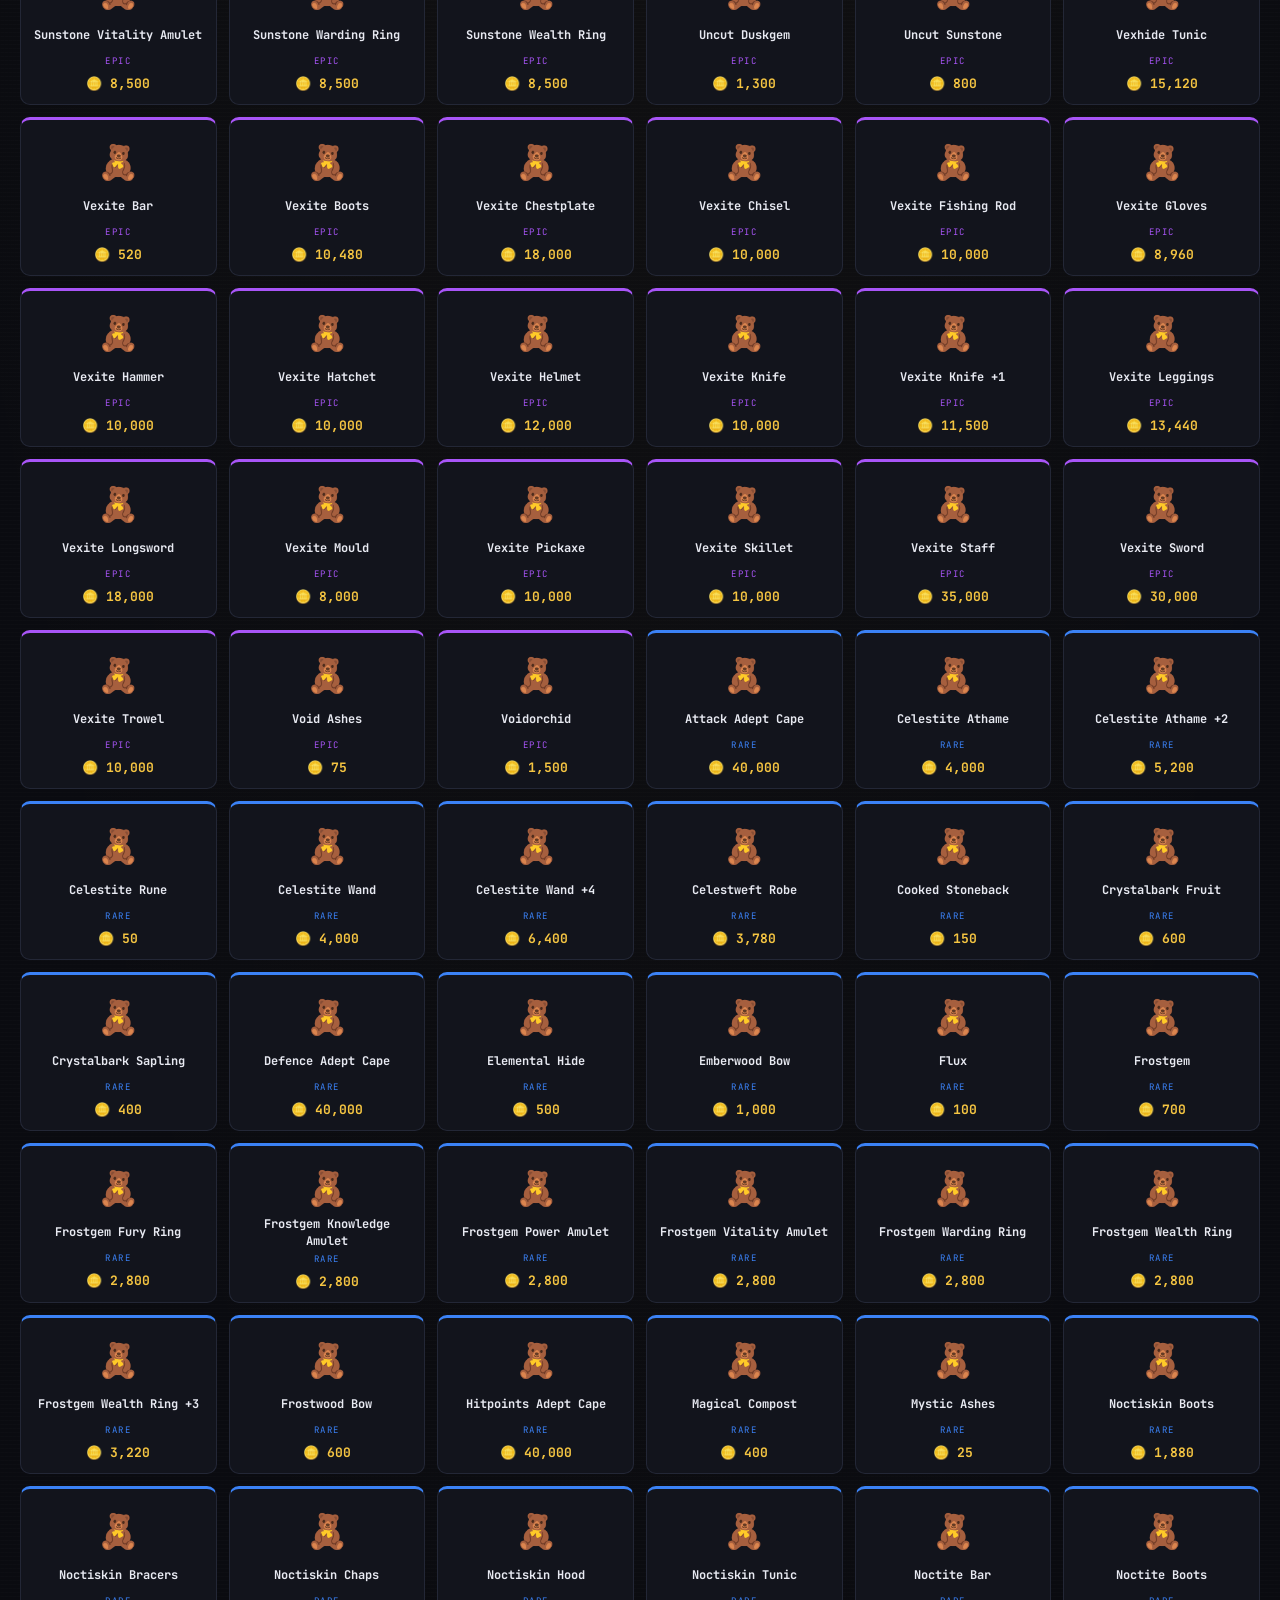
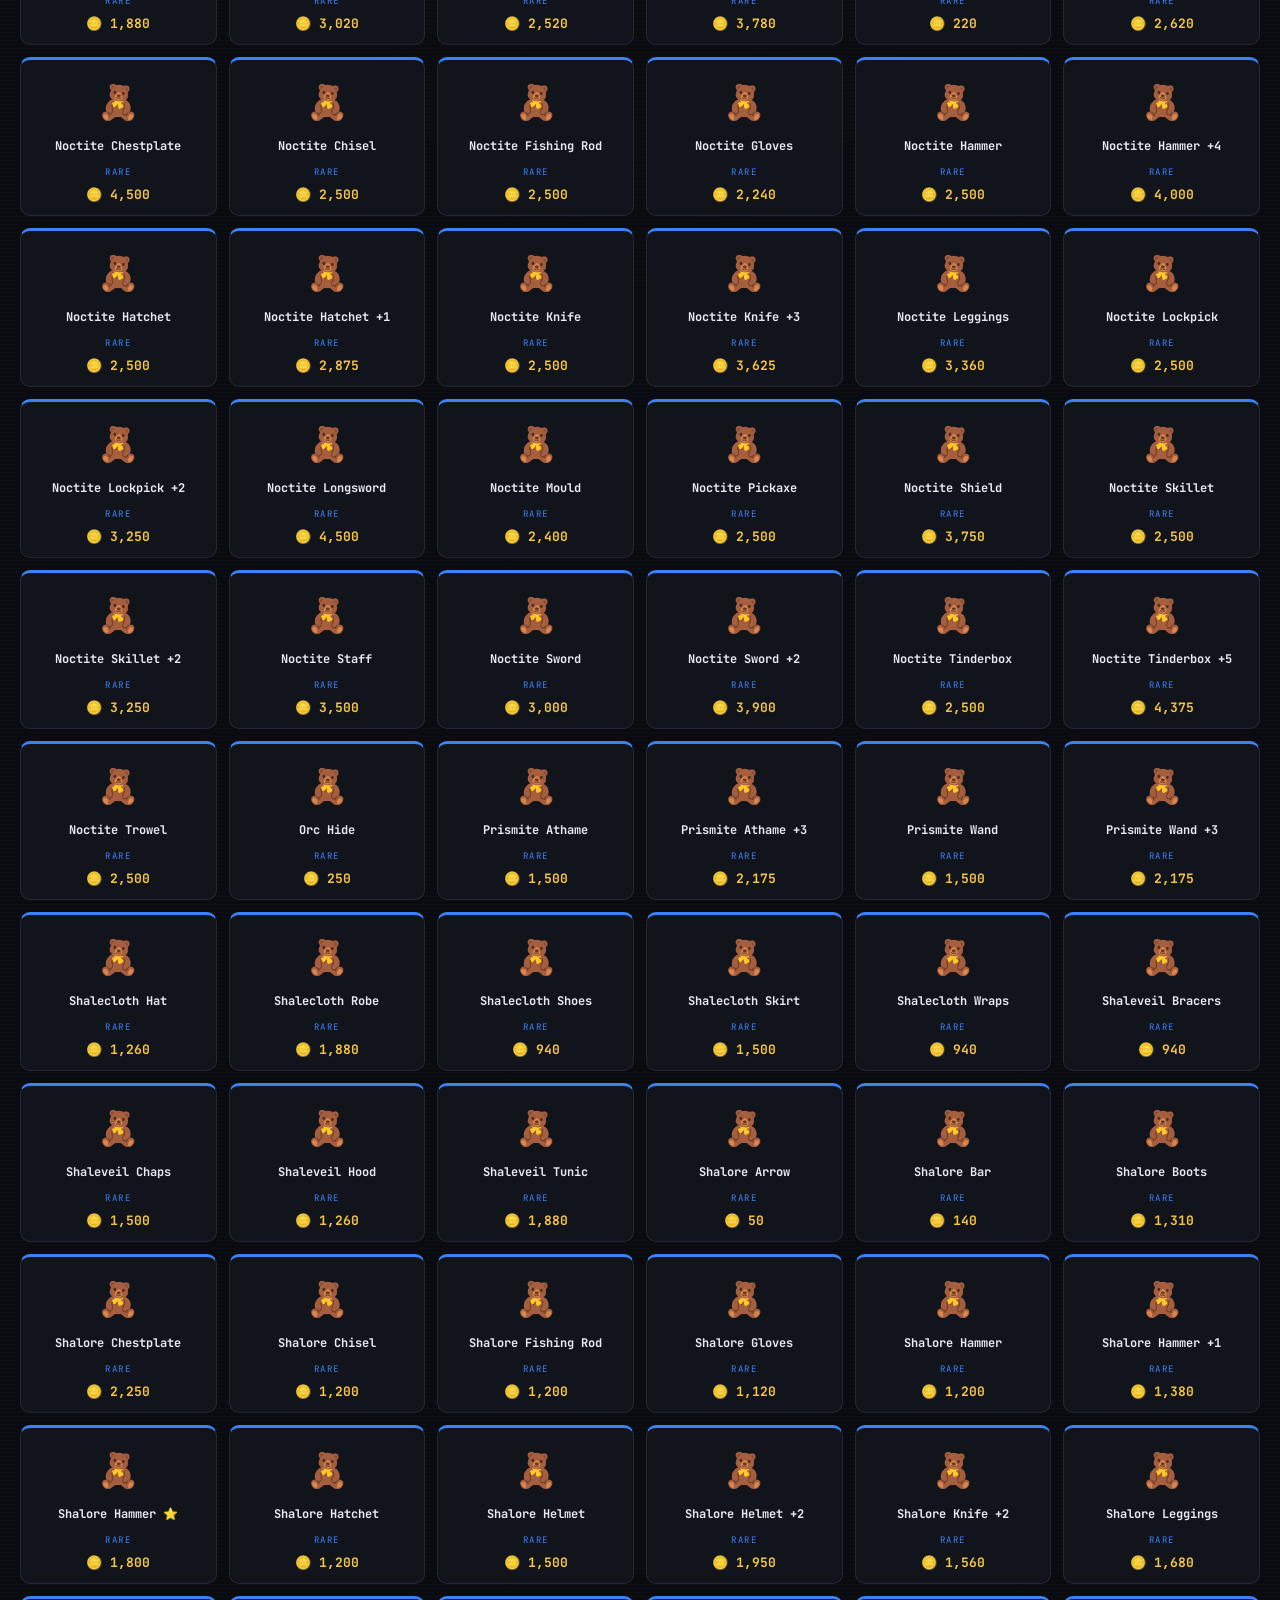
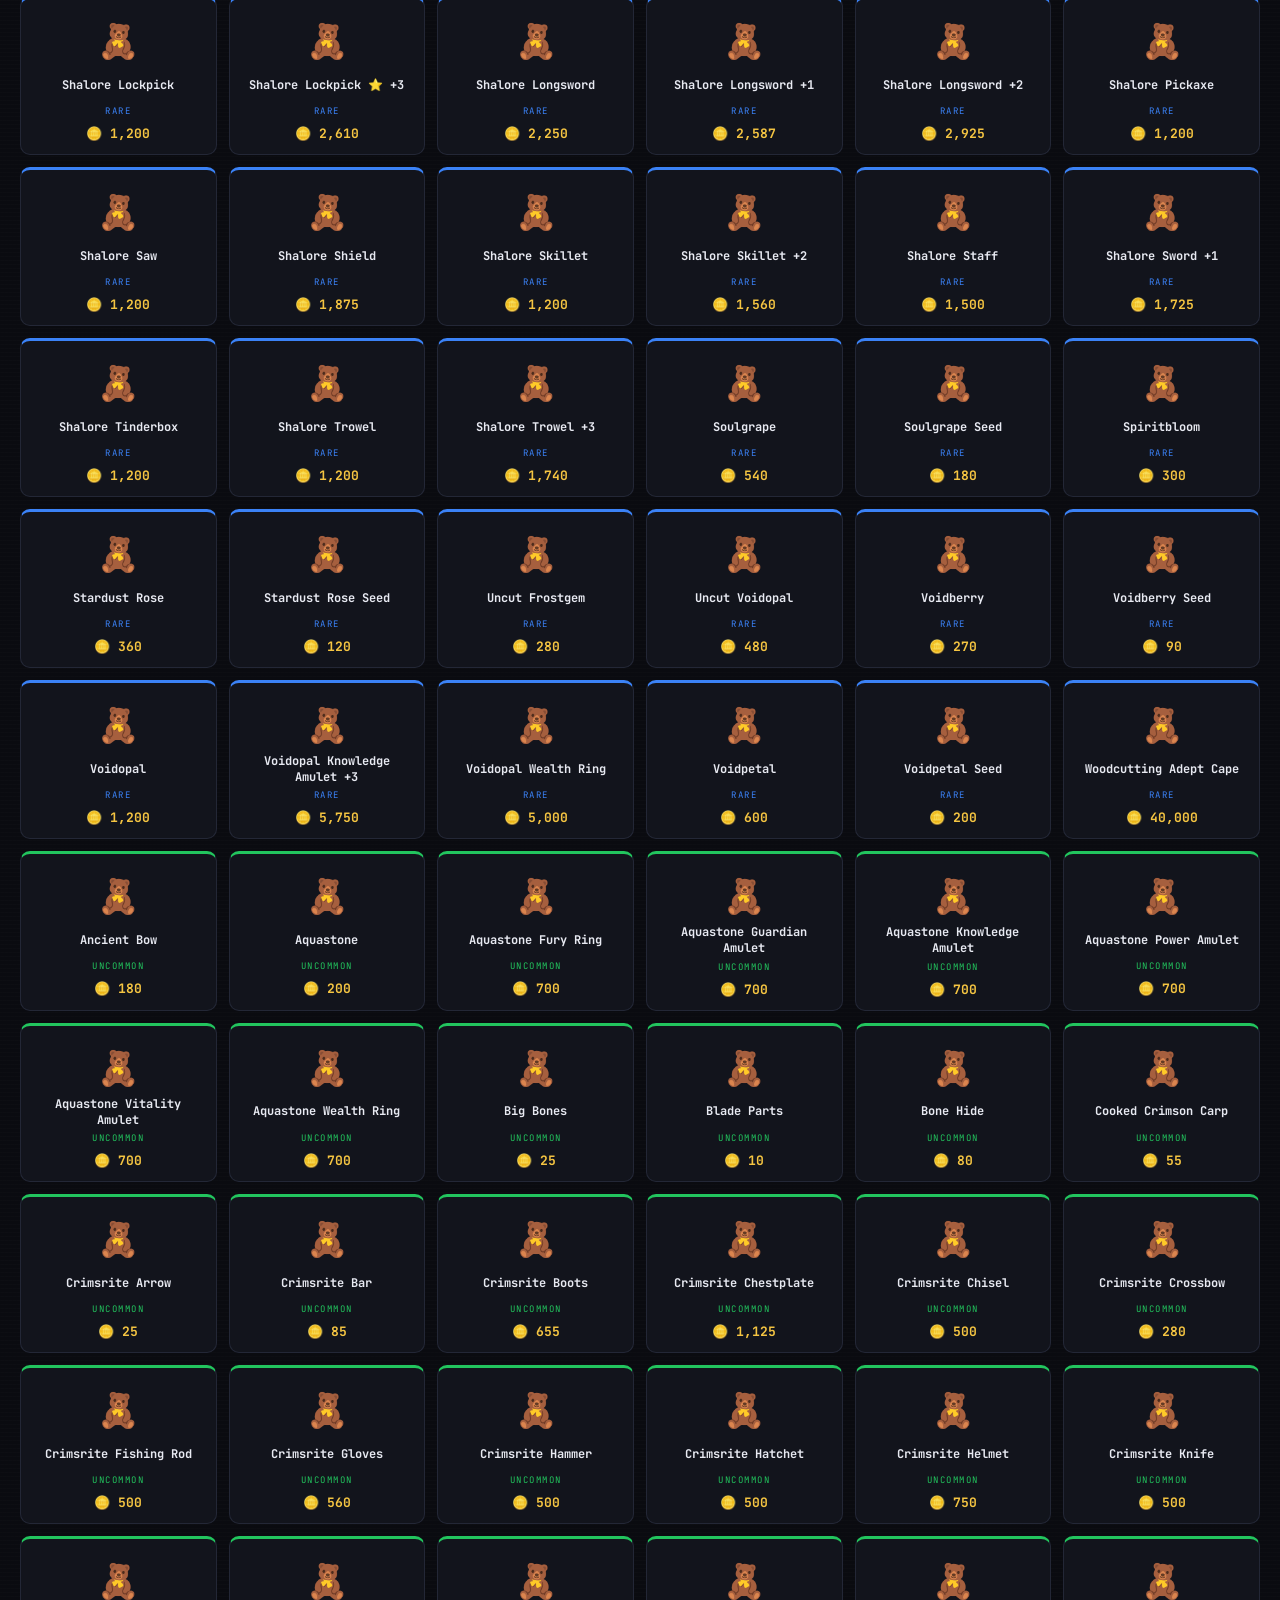
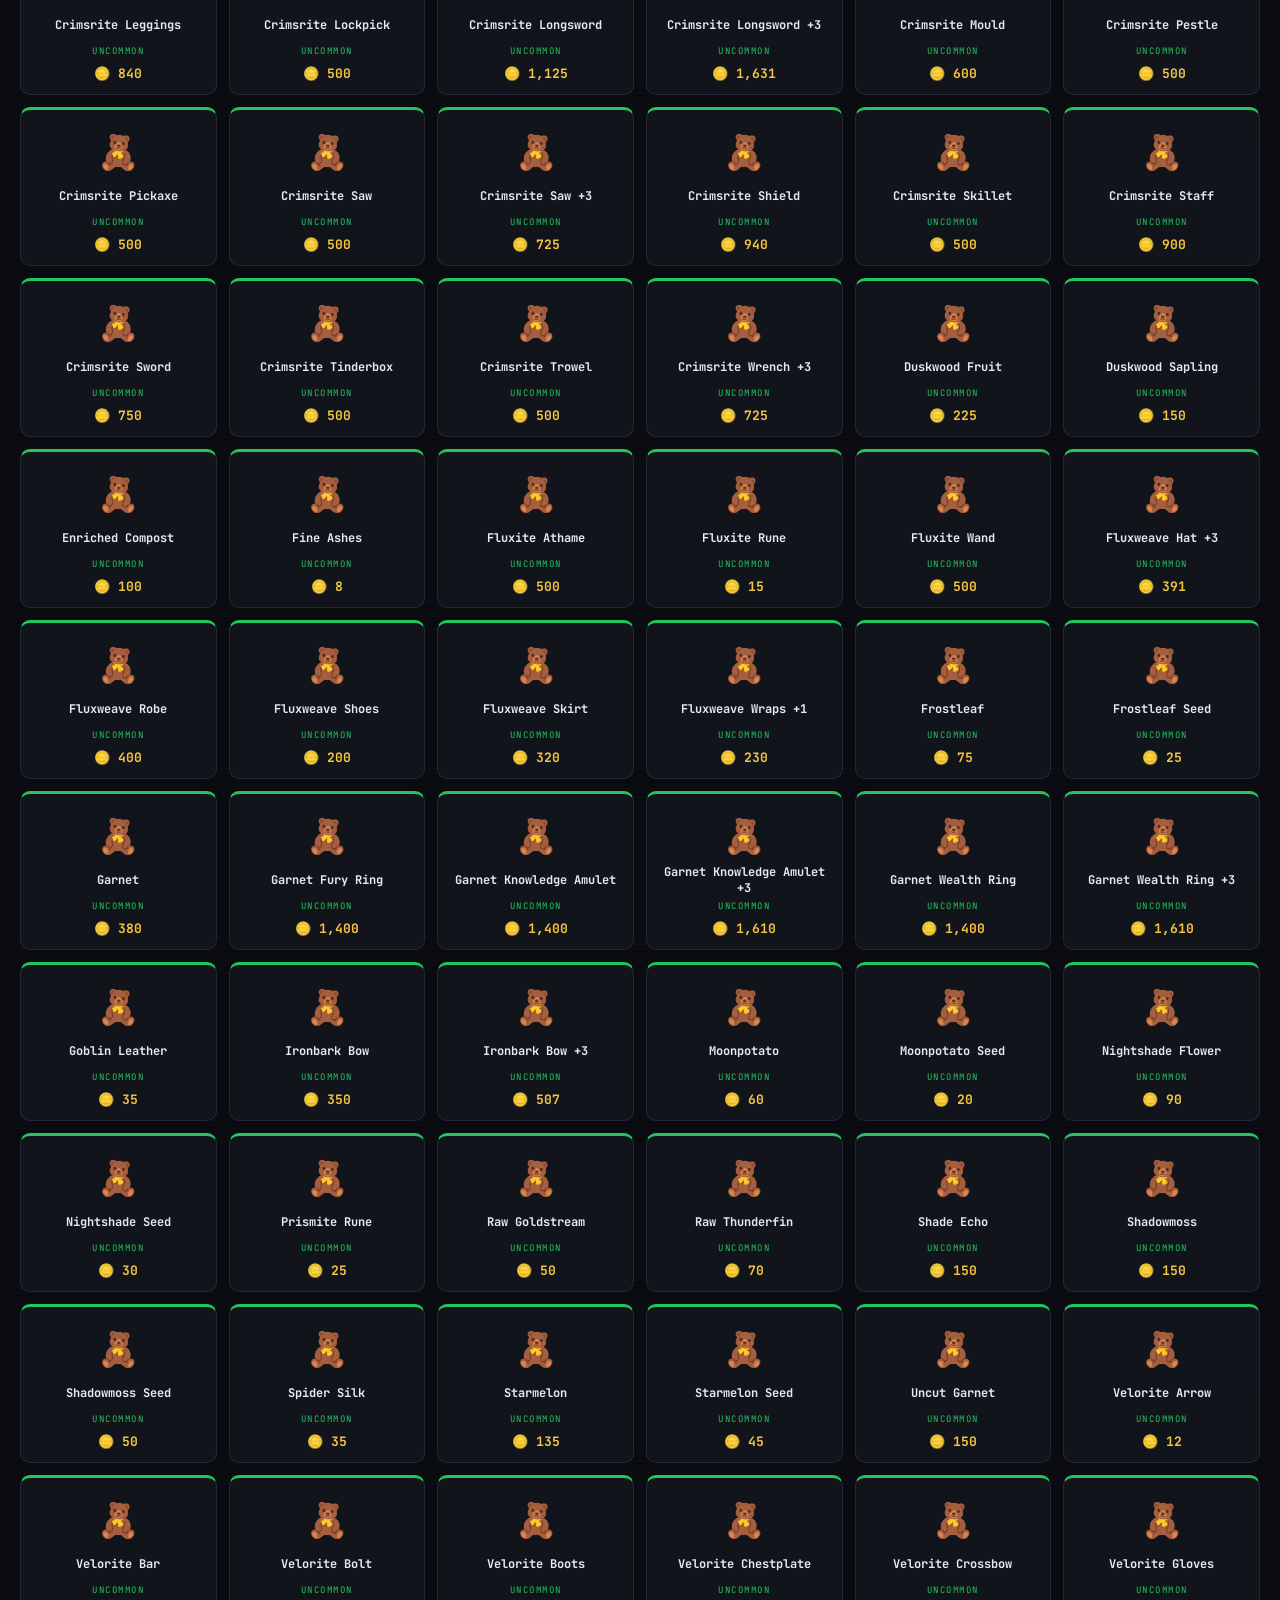
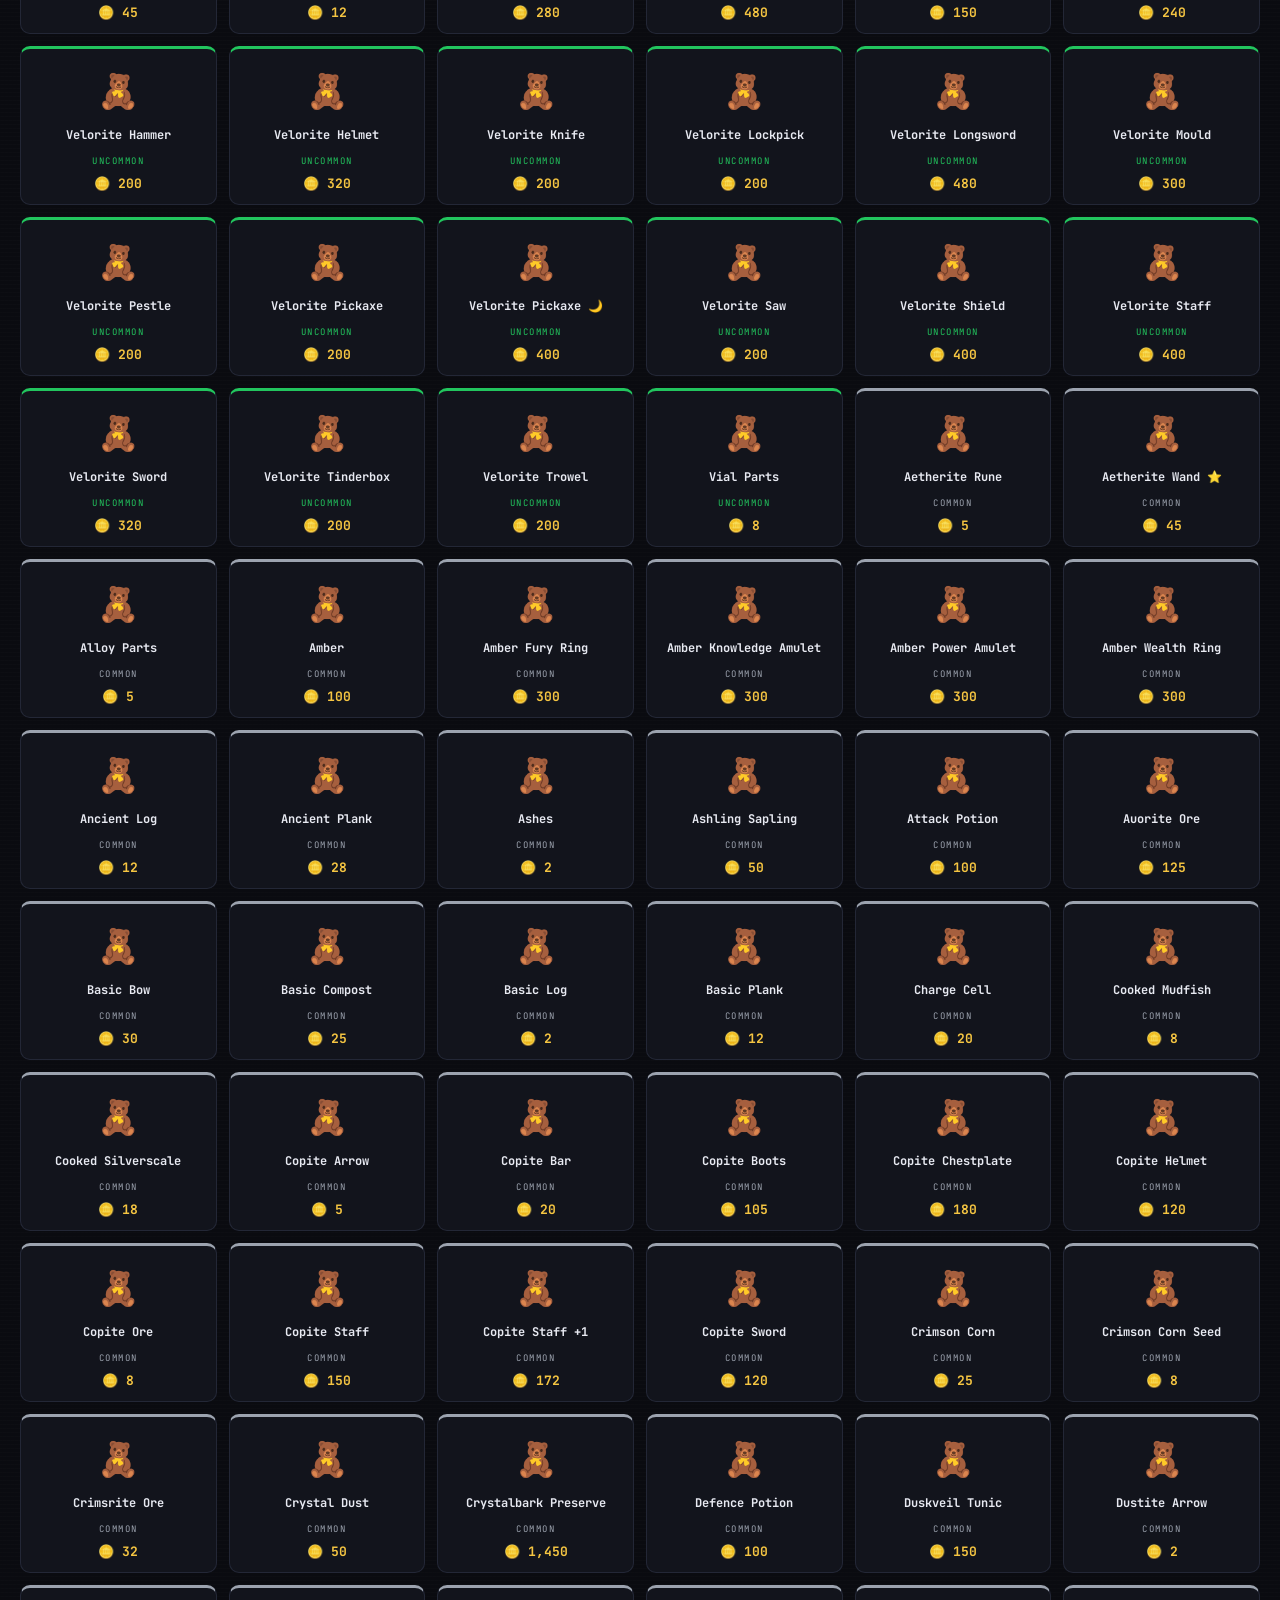
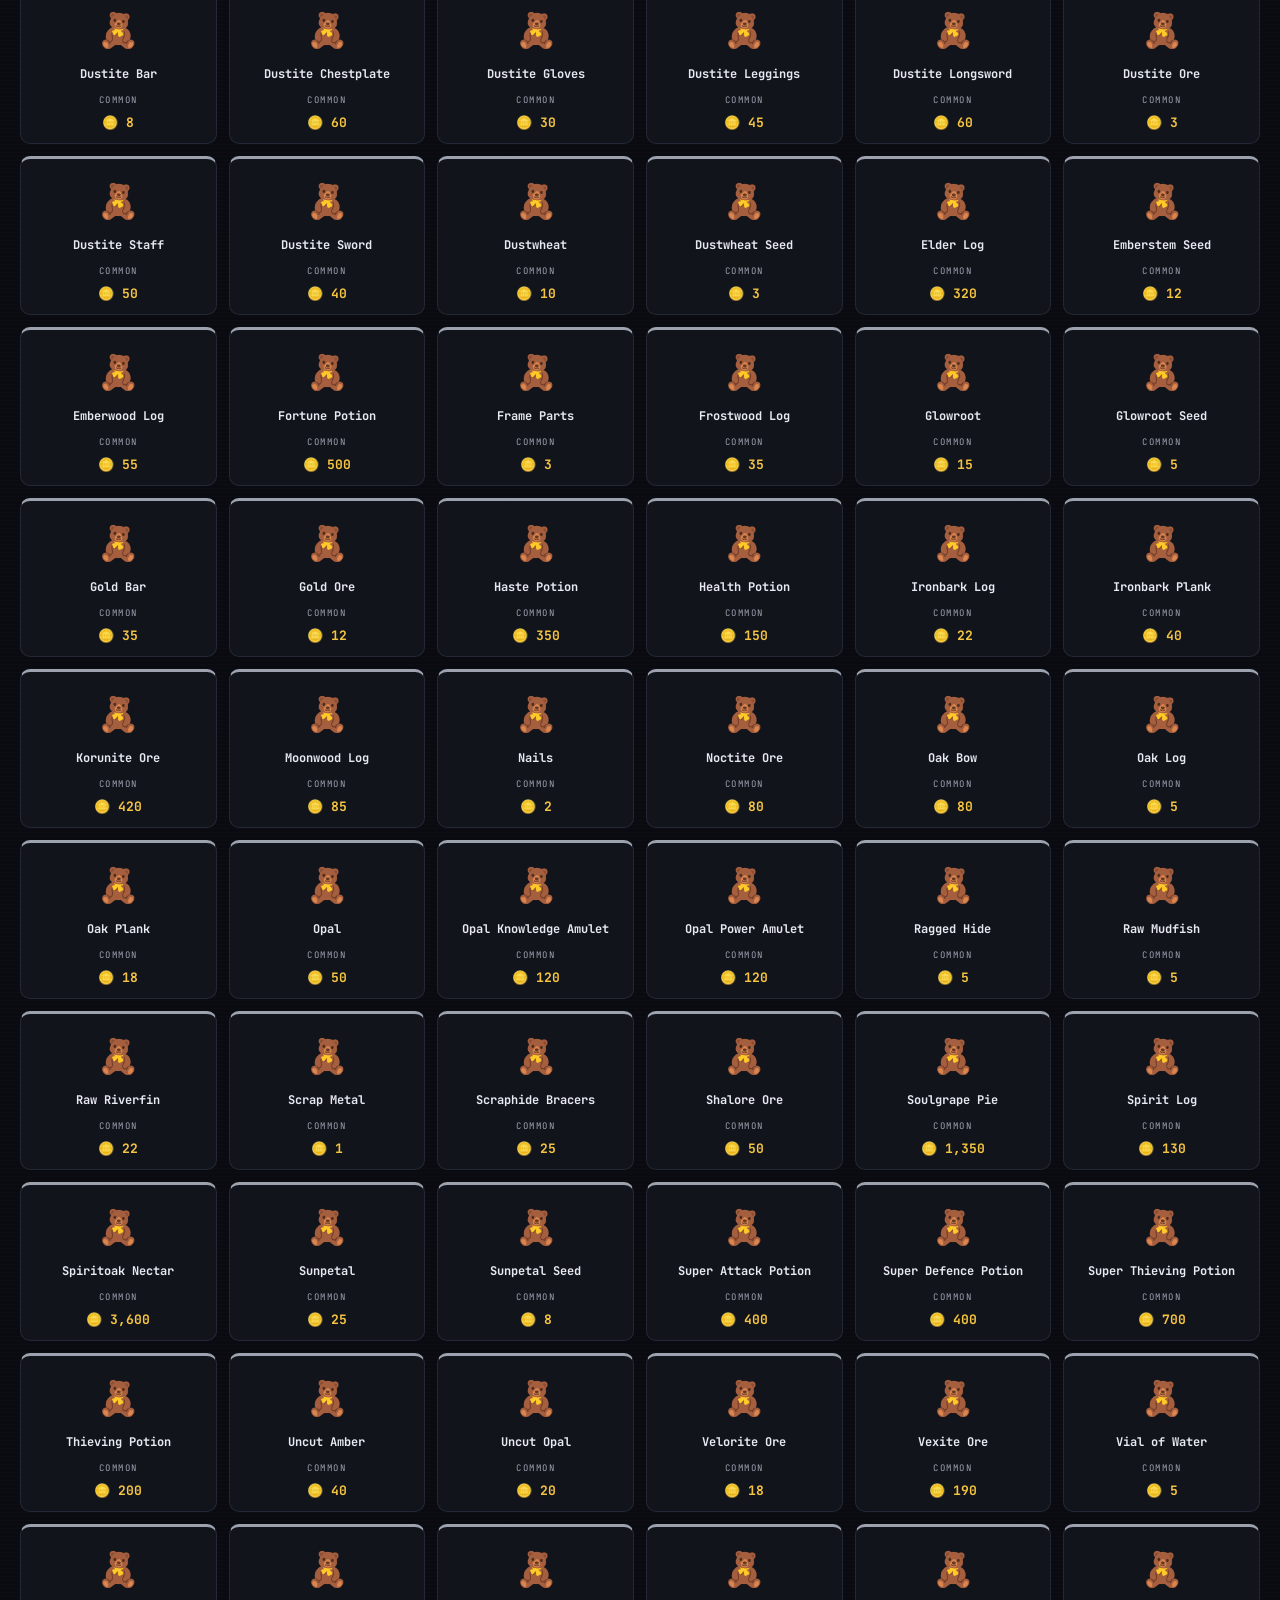
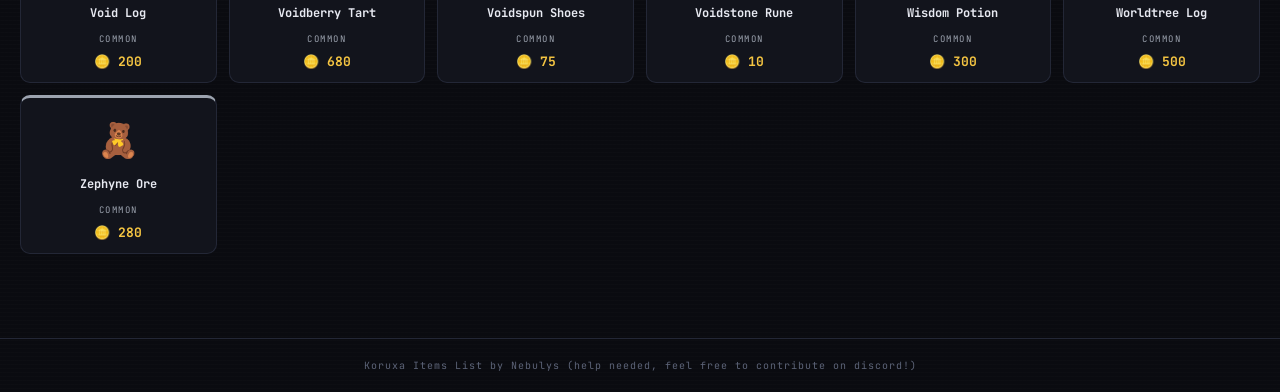
==== commit adb8f7ca: "items list app - rename" ====
--- a/catalog.html
+++ b/catalog.html
@@ -3,7 +3,7 @@
 <head>
 <meta charset="utf-8">
 <meta name="viewport" content="width=device-width, initial-scale=1">
-<title>Koruxa Vault — Item Catalog</title>
+<title>Koruxa Items List</title>
 <link rel="preconnect" href="https://fonts.googleapis.com">
 <link href="https://fonts.googleapis.com/css2?family=Press+Start+2P&family=JetBrains+Mono:wght@400;600;700&display=swap" rel="stylesheet">
 <style>
@@ -126,7 +126,7 @@
 <body>
 <header>
   <div class="head-row">
-    <h1>&#128703; KORUXA VAULT<small>ITEM CATALOG</small></h1>
+    <h1>KORUXA ITEMS<small>ITEMS LIST</small></h1>
     <div class="stats">
       <div><b id="st-shown">0</b>shown</div>
       <div><b id="st-total">0</b>items</div>
@@ -164,7 +164,7 @@
   </div>
 </div>
 <main><div class="grid" id="grid"></div></main>
-<footer>KORUXA ITEM CATALOG · generated by items_collector.py · open with open.bat (serves the folder locally)</footer>
+<footer>Koruxa Items List by Nebulys (help needed, feel free to contribute on discord!)</footer>
 <script>
 let ITEMS = []; // loaded from all_items.json
 const RARITY_ORDER = { common: 0, uncommon: 1, rare: 2, epic: 3, legendary: 4, mythic: 5 };
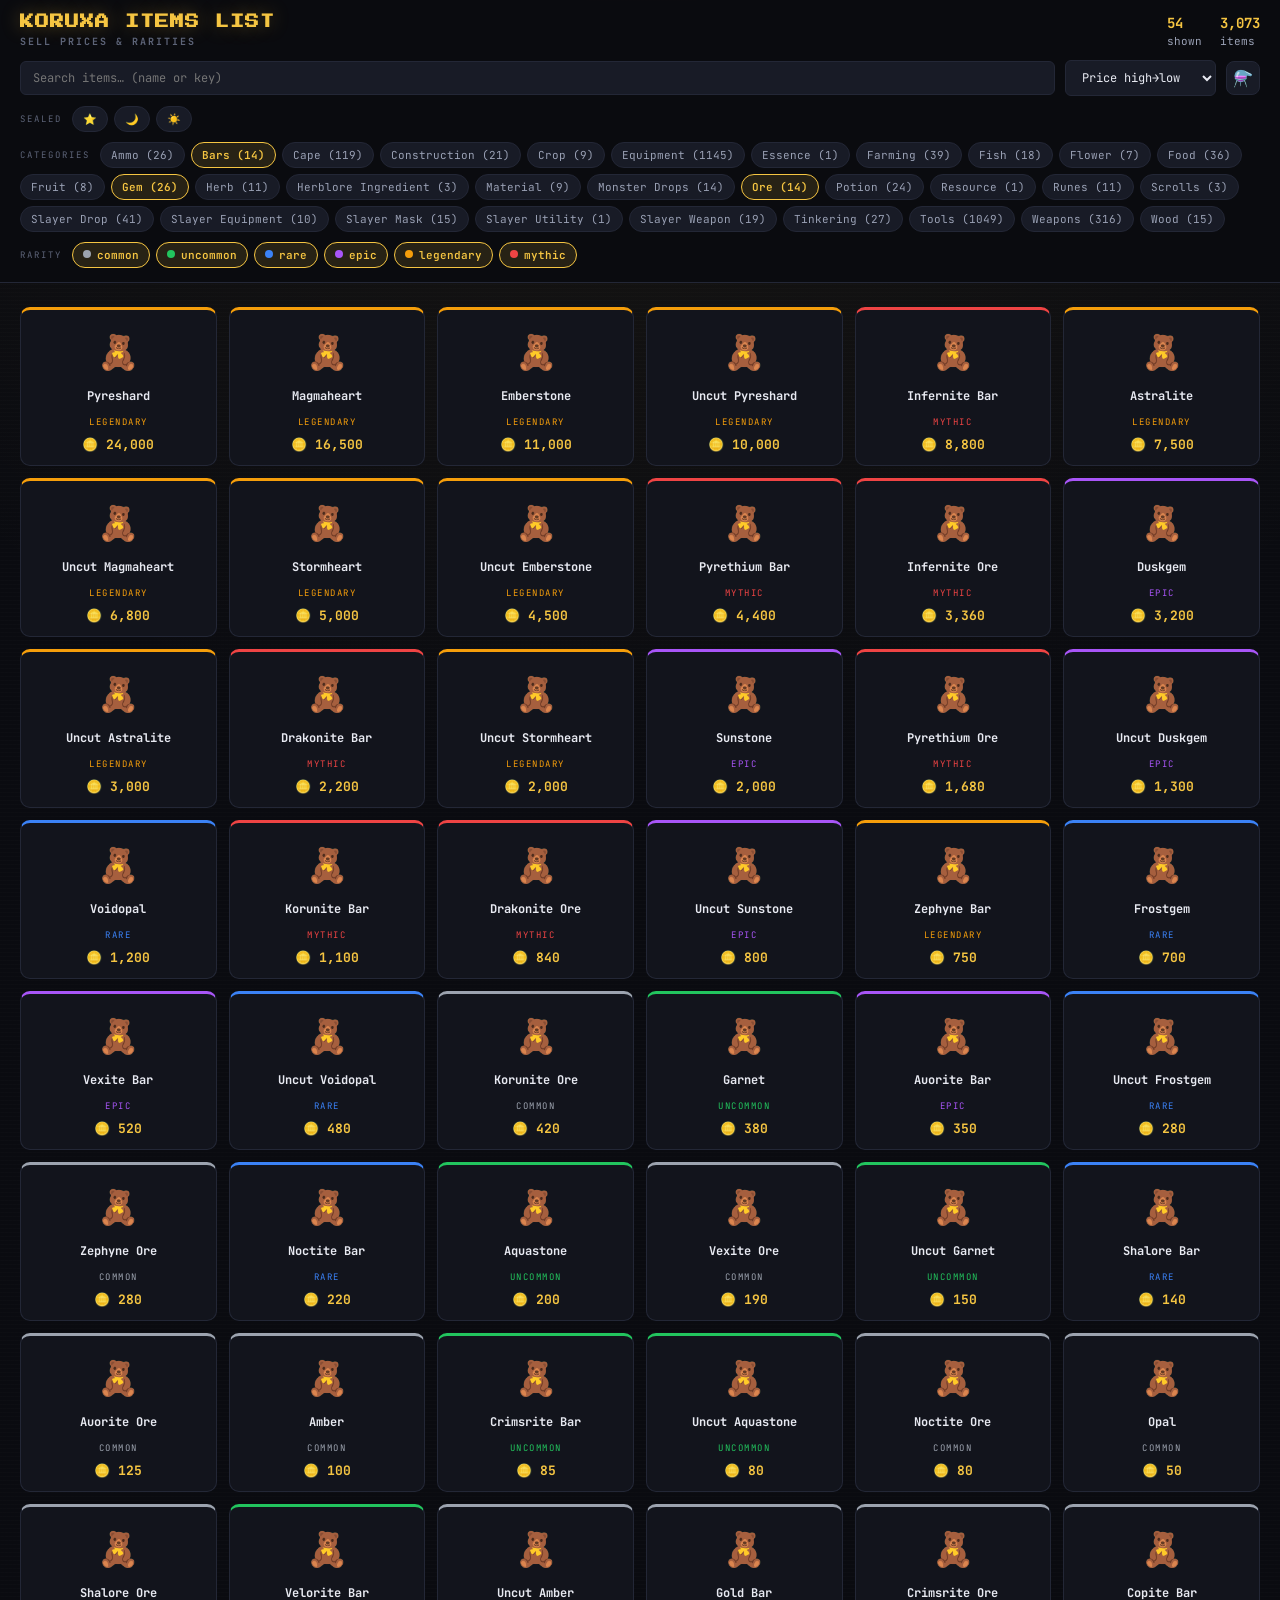
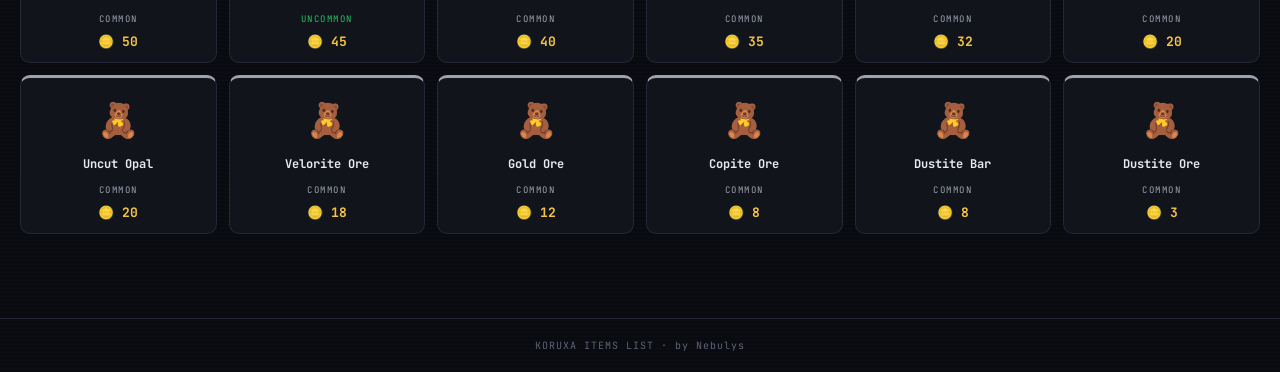
==== commit ca6a9cc5: "added missing items in items list" ====
--- a/catalog.html
+++ b/catalog.html
@@ -7,6 +7,10 @@
 <link rel="preconnect" href="https://fonts.googleapis.com">
 <link href="https://fonts.googleapis.com/css2?family=Press+Start+2P&family=JetBrains+Mono:wght@400;600;700&display=swap" rel="stylesheet">
 <style>
+  @font-face {
+    font-family: 'emoji';
+    src: url('https://goldenlys.github.io/Koruxa-Enhancer/assets/fonts/NotoColorEmoji.ttf') format('truetype');
+  }
   :root {
     --bg: #0a0b10;
     --panel: #12141c;
@@ -23,7 +27,7 @@
   * { margin: 0; padding: 0; box-sizing: border-box; }
   body {
     background: var(--bg); color: var(--text);
-    font-family: 'JetBrains Mono', monospace; font-size: 13px;
+    font-family: 'JetBrains Mono', monospace, 'emoji'; font-size: 13px;
     min-height: 100vh;
     background-image:
       radial-gradient(ellipse 80% 50% at 50% -10%, rgba(245,197,66,.07), transparent),
@@ -42,6 +46,7 @@
     white-space: nowrap;
   }
   h1 small { display: block; font-family: 'JetBrains Mono', monospace; font-size: 10px; color: var(--text3); margin-top: 6px; letter-spacing: 2px; text-shadow: none; }
+  button { font-family: 'JetBrains Mono', monospace, 'emoji'; }
   .stats { display: flex; gap: 18px; margin-left: auto; font-size: 11px; color: var(--text2); }
   .stats b { color: var(--gold); font-size: 14px; display: block; margin-bottom: 2px; }
   .controls { display: flex; gap: 10px; align-items: center; max-width: 1500px; margin: 12px auto 0; flex-wrap: wrap; }
@@ -61,6 +66,7 @@
   .chip:hover { border-color: var(--text2); color: var(--text); }
   .chip.on { background: rgba(245,197,66,.12); border-color: var(--gold); color: var(--gold); font-weight: 600; }
   .chip .dot { display: inline-block; width: 8px; height: 8px; border-radius: 50%; margin-right: 6px; vertical-align: 1px; }
+  .chip.cat { text-transform: capitalize; }
   main { max-width: 1500px; margin: 24px auto; padding: 0 20px 60px; }
   .grid { display: grid; grid-template-columns: repeat(auto-fill, minmax(178px, 1fr)); gap: 12px; }
   .card {
@@ -126,7 +132,7 @@
 <body>
 <header>
   <div class="head-row">
-    <h1>KORUXA ITEMS<small>ITEMS LIST</small></h1>
+    <h1>KORUXA ITEMS LIST<small>SELL PRICES &amp; RARITIES</small></h1>
     <div class="stats">
       <div><b id="st-shown">0</b>shown</div>
       <div><b id="st-total">0</b>items</div>
@@ -136,21 +142,26 @@
     <input type="search" id="q" placeholder="Search items… (name or key)">
     <select id="sort">
       <option value="name-asc">Name A→Z</option>
-      <option value="price-desc">Price high→low</option>
+      <option value="price-desc" selected>Price high→low</option>
       <option value="price-asc">Price low→high</option>
-      <option value="rarity-desc" selected>Rarity high→low</option>
+      <option value="rarity-desc">Rarity high→low</option>
       <option value="rarity-asc">Rarity low→high</option>
       <option value="category-asc">Category A→Z</option>
     </select>
-    <button id="alch-btn" class="icon-btn" title="Alchemy conversion — click to set bonuses">&#9881;</button>
+    <button id="alch-btn" class="icon-btn" title="Alchemy conversion — click to set bonuses">&#9879;</button>
+  </div>
+  <div class="chip-row" id="sealed-chips"><span class="chip-label">Sealed</span>
+    <button id="sealed-star" class="chip" title="Sealed gear — star (⭐) variants: off by default, click to show">&#11088;</button>
+    <button id="sealed-moon" class="chip" title="Sealed gear — lunar (🌙) variants: off by default, click to show">&#127769;</button>
+    <button id="sealed-sun" class="chip" title="Sealed gear — solar (☀️) variants: off by default, click to show">&#9728;&#65039;</button>
   </div>
   <div class="chip-row" id="cat-chips"><span class="chip-label">categories</span></div>
   <div class="chip-row" id="rar-chips"><span class="chip-label">rarity</span></div>
 </header>
 <div id="alch-overlay" class="overlay hidden">
   <div class="modal">
-    <h2>&#9879; ALCHEMY CONVERSION</h2>
-    <p class="modal-sub">Prices become your transmute payout, using the engine's exact math:<br><b style="color:var(--text2)">ceil(base &times; (1 + level bonus) &times; (1 + Golden Touch))</b><br>Level bonus = the "+X% level bonus" shown in the Alchemy UI · Golden Touch = Research Institute perk.</p>
+    <h2>ALCHEMY PRICE BONUSES</h2>
+    <p class="modal-sub">Level bonus = the "+X% level bonus" shown in the Alchemy UI · Golden Touch = Research Institute perk.</p>
     <label>Alchemy level bonus (%)
       <input type="number" id="alch-level" min="0" step="0.1" placeholder="e.g. 35">
     </label>
@@ -164,12 +175,22 @@
   </div>
 </div>
 <main><div class="grid" id="grid"></div></main>
-<footer>Koruxa Items List by Nebulys (help needed, feel free to contribute on discord!)</footer>
+<footer>KORUXA ITEMS LIST · by Nebulys</footer>
 <script>
 let ITEMS = []; // loaded from all_items.json
 const RARITY_ORDER = { common: 0, uncommon: 1, rare: 2, epic: 3, legendary: 4, mythic: 5 };
 const RARITY_COLORS = { common: '#9ca3af', uncommon: '#22c55e', rare: '#3b82f6', epic: '#a855f7', legendary: '#f59e0b', mythic: '#ef4444' };
-const ICON_BASE = 'https://koruxa.com/assets/img/items/';
+// wiki-sourced icons are category-prefixed paths (e.g. bars/gold_bar.png);
+// bare filenames from game dumps fall back to the shared placeholder
+const ICON_BASE = 'https://koruxa.com/assets/img/';
+
+// Sealed gear: names carrying a ☀ / ⭐ / 🌙 marker (e.g. "Abyssweave Hat ☀️", "Drakonite Saw ⭐ +8")
+const SEALED = { star: '⭐', moon: '🌙', sun: '☀' };
+function sealedHidden(it) {
+  const n = it.name || '';
+  for (const k in SEALED) if (!sealedOn[k] && n.includes(SEALED[k])) return true;
+  return false;
+}
 
 // Alchemy conversion — same math as the engine (game.js transmute modal):
 // gold_output already includes the level bonus; Golden Touch is multiplied on top, ceil'd.
@@ -181,15 +202,24 @@
   return Math.ceil(base * (1 + ALCH.level / 100) * (1 + ALCH.touch / 100));
 }
 
-const state = { q: '', sort: 'rarity-desc', cats: new Set(), rars: new Set() };
+// categories enabled on load — every other chip is still built, just starts off
+const DEFAULT_CATS = ['bars', 'ore', 'gem'];
+// these categories are hidden entirely (no chip, items never shown)
+const HIDDEN_CATS = ['event', 'premium token'];
+const state = { q: '', sort: 'price-desc', cats: new Set(), rars: new Set() };
+// Sealed gear (☀️ ⭐ 🌙) hidden by default; each variant has its own toggle, choice persisted
+let sealedOn = { sun: false, star: false, moon: false };
+try { Object.assign(sealedOn, JSON.parse(localStorage.getItem('kx_vault_sealed') || '{}')); } catch (e) {}
 
 function fmt(n) { return n == null ? '' : Number(n).toLocaleString('en-US'); }
 
-function buildChips(el, keys, set, colorOf) {
+function buildChips(el, keys, set, colorOf, labelOf, extraClass) {
   keys.forEach(k => {
     const c = document.createElement('button');
-    c.className = 'chip on'; c.textContent = k;
-    if (colorOf) c.innerHTML = '<span class="dot" style="background:' + colorOf(k) + '"></span>' + k;
+    c.className = (set.has(k) ? 'chip on' : 'chip') + (extraClass ? ' ' + extraClass : '');
+    const label = labelOf ? labelOf(k) : k;
+    if (colorOf) c.innerHTML = '<span class="dot" style="background:' + colorOf(k) + '"></span>' + label;
+    else c.textContent = label;
     c.onclick = () => {
       if (set.has(k)) { set.delete(k); c.classList.remove('on'); }
       else { set.add(k); c.classList.add('on'); }
@@ -205,20 +235,18 @@
   let out = ITEMS.filter(it => {
     const cat = it.category || 'uncategorized';
     const rar = it.rarity || 'common';
+    if (HIDDEN_CATS.includes(cat)) return false; // event / premium token are never shown
     if (!state.cats.has(cat) || !state.rars.has(rar)) return false;
-    
+    if (sealedHidden(it)) return false;
     if (state.q) {
       const terms = state.q.split(' ');
       const searchTarget = (it.name + ' ' + (it.item_key || '')).toLowerCase();
       if (!terms.every(t => searchTarget.includes(t))) return false;
     }
-    
     return true;
   });
-  
   const [field, dir] = state.sort.split('-');
   const mul = dir === 'asc' ? 1 : -1;
-  
   out.sort((a, b) => {
     if (field === 'name') return a.name.localeCompare(b.name) * mul;
     if (field === 'category') return (a.category || '').localeCompare(b.category || '') * mul || a.name.localeCompare(b.name);
@@ -226,7 +254,6 @@
     if (field === 'rarity') return ((RARITY_ORDER[a.rarity] ?? 0) - (RARITY_ORDER[b.rarity] ?? 0)) * mul || a.name.localeCompare(b.name);
     return 0;
   });
-  
   return out;
 }
 
@@ -270,7 +297,7 @@
   const on = alchActive();
   alchBtn.classList.toggle('active', on);
   alchBtn.title = on
-    ? 'Alchemy conversion active: +' + (((Math.pow(1 + ALCH.level / 100) * (1 + ALCH.touch / 100)) - 1) * 100).toFixed(1) + '% total'
+    ? 'Alchemy conversion active: +' + ((((1 + ALCH.level / 100) * (1 + ALCH.touch / 100)) - 1) * 100).toFixed(1) + '% total'
     : 'Alchemy conversion — click to set bonuses';
 }
 alchBtn.onclick = () => {
@@ -291,12 +318,28 @@
   try { localStorage.removeItem('kx_vault_alch'); } catch (e) {}
   alchBtnState(); alchOverlay.classList.add('hidden'); render();
 };
+// Sealed gear toggles — one per variant, persisted so the choice survives reloads
+function saveSealed() { try { localStorage.setItem('kx_vault_sealed', JSON.stringify(sealedOn)); } catch (e) {} }
+Object.keys(SEALED).forEach(k => {
+  const b = document.getElementById('sealed-' + k);
+  b.onclick = () => { sealedOn[k] = !sealedOn[k]; b.classList.toggle('on', sealedOn[k]); saveSealed(); render(); };
+});
+function sealedBtnsState() { Object.keys(SEALED).forEach(k => document.getElementById('sealed-' + k).classList.toggle('on', !!sealedOn[k])); }
 function boot(loaded) {
   ITEMS = loaded;
-  ITEMS.forEach(it => state.cats.add(it.category || 'uncategorized'));
+  const allCats = new Set();
+  const catCounts = {};
+  ITEMS.forEach(it => {
+    const c = it.category || 'uncategorized';
+    if (HIDDEN_CATS.includes(c)) return; // no chip for hidden categories
+    allCats.add(c);
+    catCounts[c] = (catCounts[c] || 0) + 1;
+  });
+  state.cats = new Set([...allCats].filter(c => DEFAULT_CATS.includes(c)));
   Object.keys(RARITY_ORDER).forEach(r => state.rars.add(r));
-  buildChips(document.getElementById('cat-chips'), [...state.cats].sort(), state.cats, null);
+  buildChips(document.getElementById('cat-chips'), [...allCats].sort(), state.cats, null, k => k + ' (' + (catCounts[k] || 0) + ')', 'cat'); // ALL categories as chips; only DEFAULT_CATS start on
   buildChips(document.getElementById('rar-chips'), Object.keys(RARITY_ORDER), state.rars, k => RARITY_COLORS[k]);
+  sealedBtnsState();
   alchBtnState();
   render();
 }
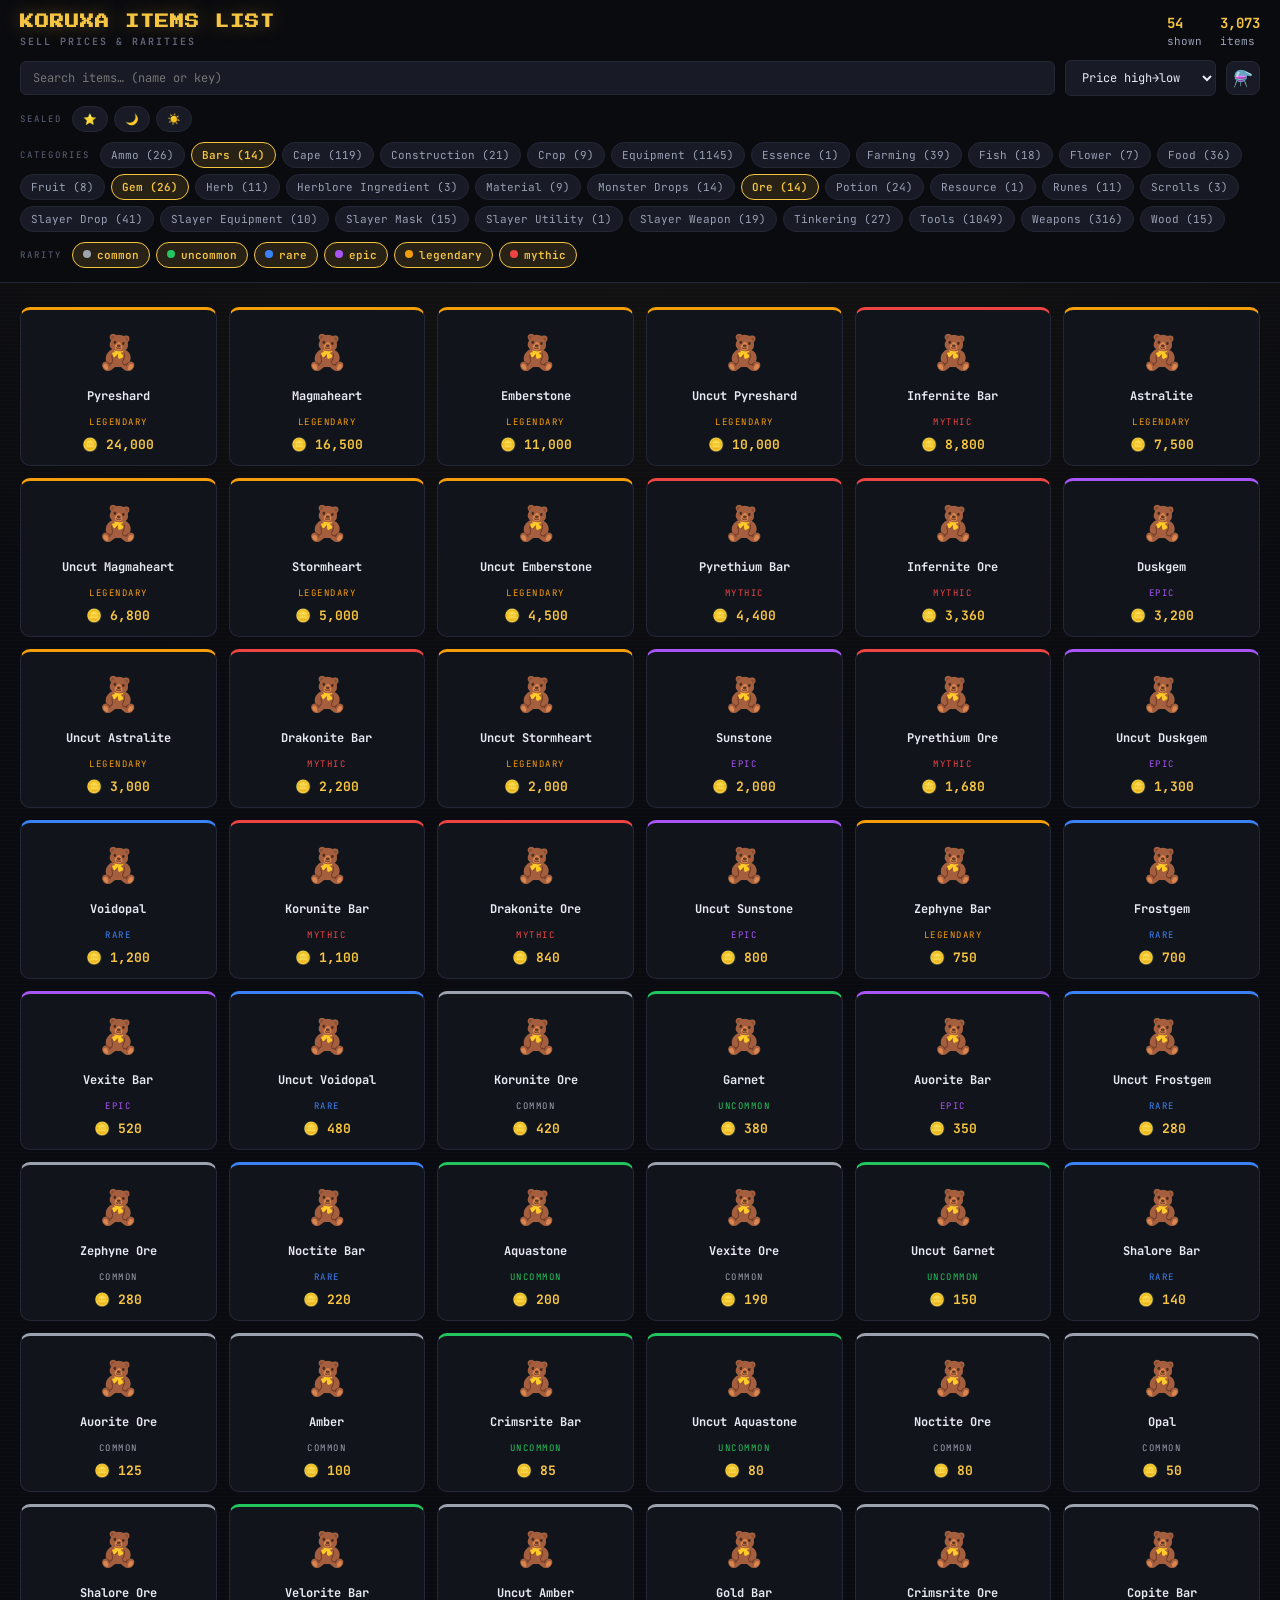
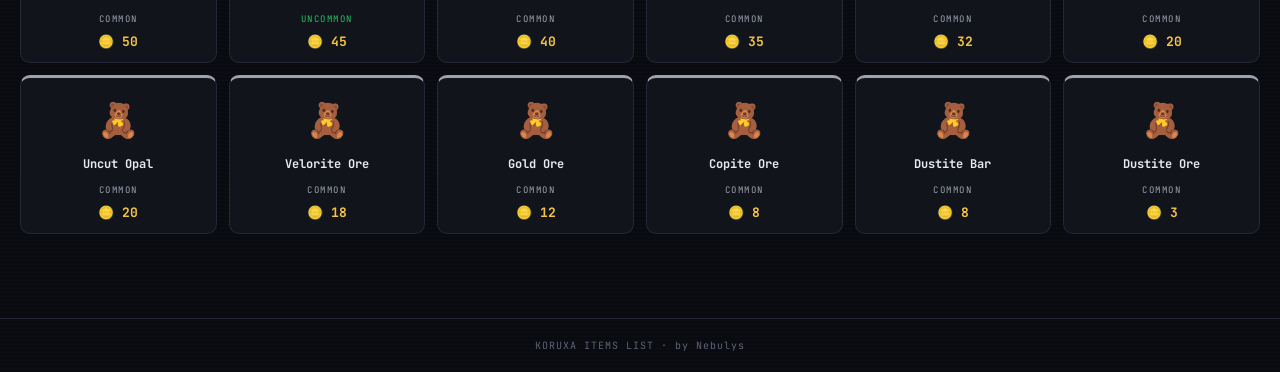
==== commit c31f9f50: "GP/H counter" ====
--- a/catalog.html
+++ b/catalog.html
@@ -127,6 +127,7 @@
   .modal-actions .primary { background: rgba(245,197,66,.12); border-color: var(--gold); color: var(--gold); }
   .modal-actions .primary:hover { background: rgba(245,197,66,.22); }
   .price-alch { font-size: 9px; color: #c084fc; margin-top: 2px; font-weight: 600; }
+  .price-cph { font-size: 9px; color: var(--green); margin-top: 2px; font-weight: 600; }
 </style>
 </head>
 <body>
@@ -276,8 +277,13 @@
     let price;
     if (it.sell_price) {
       const conv = alchPrice(it.sell_price);
+      const showAlch = alchActive() && conv !== it.sell_price;
       price = '<div class="price">&#129689; ' + fmt(it.sell_price) + '</div>'
-        + (alchActive() && conv !== it.sell_price ? '<div class="price-alch">&#10024;&#129689; ' + fmt(conv) + '</div>' : '');
+        + (showAlch ? '<div class="price-alch">&#10024;&#129689; ' + fmt(conv) + '</div>' : '');
+      if (showAlch) {
+        const cph = Math.round(conv * 3600 / 5.2); // 5.2s per transmute, all items
+        price += '<div class="price-cph">&#128337; ' + fmt(cph) + '/h</div>';
+      }
     } else {
       price = '<div class="price none">— no value —</div>';
     }
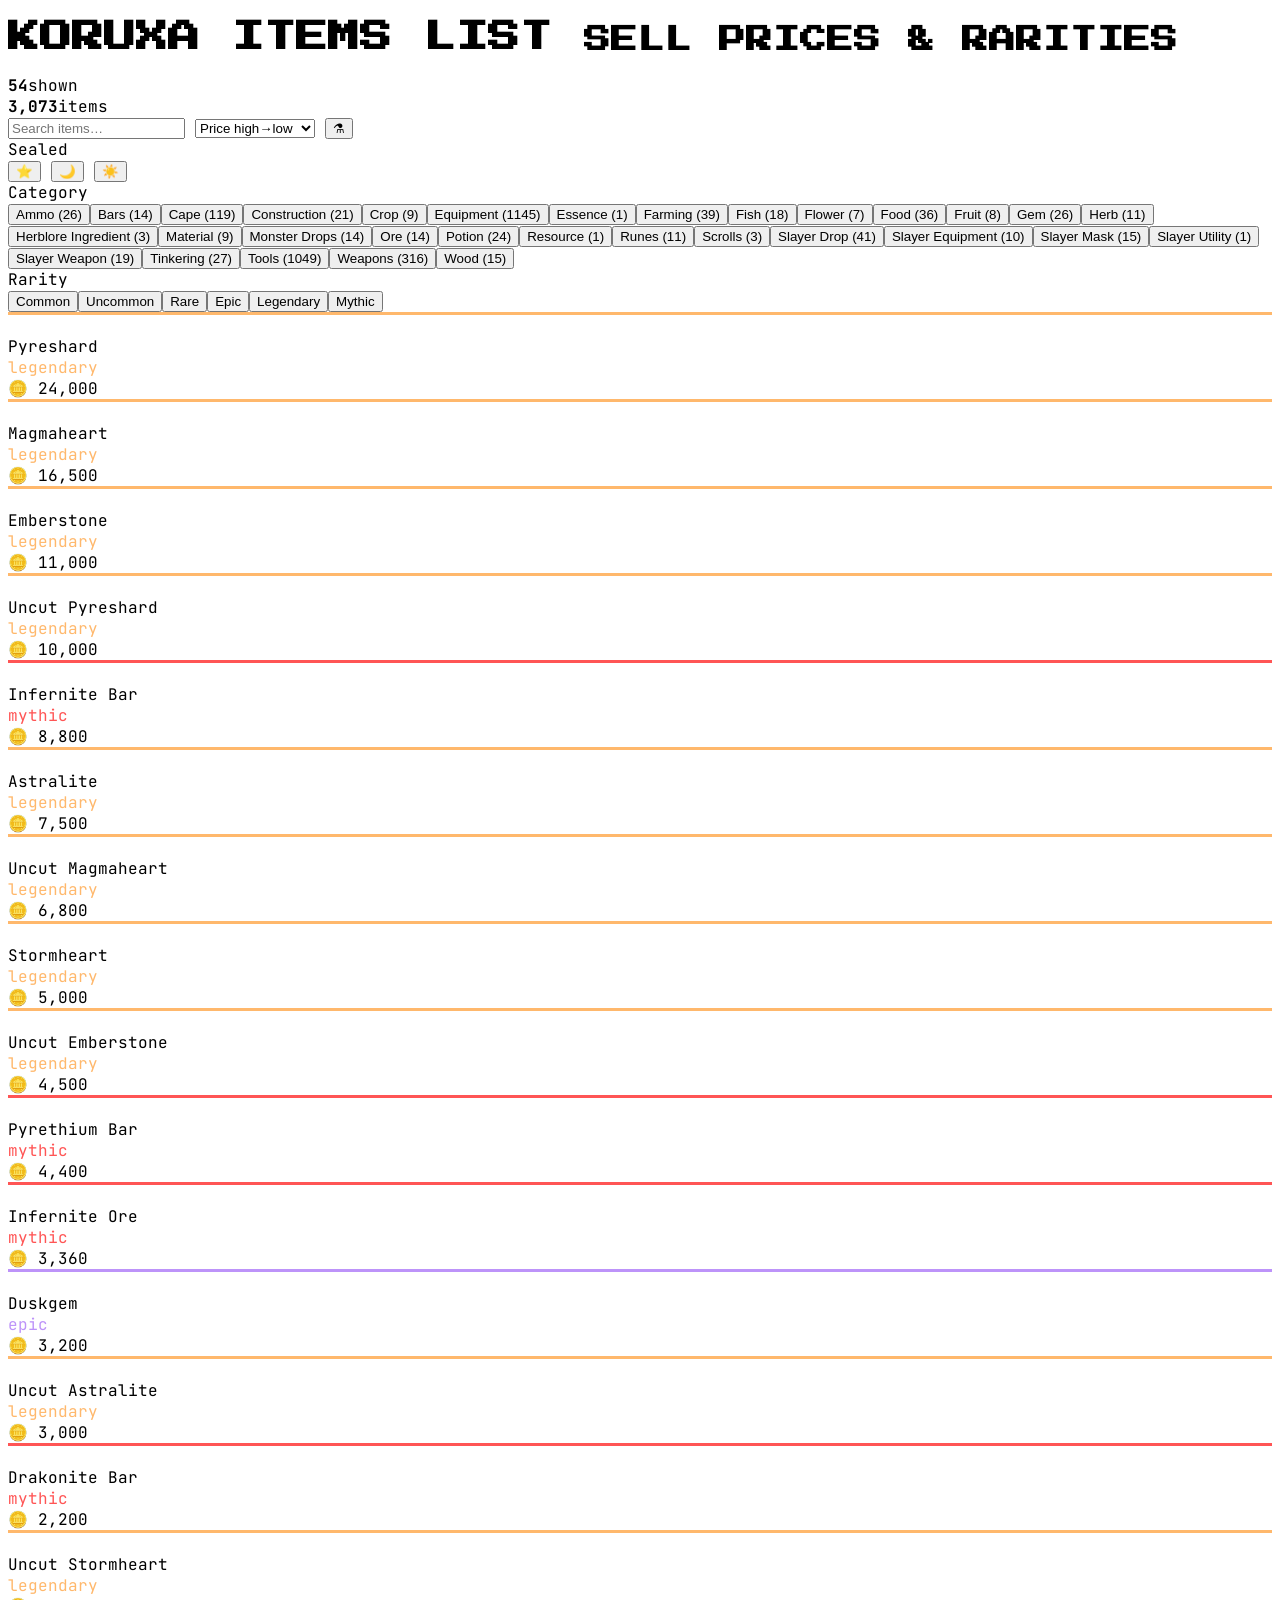
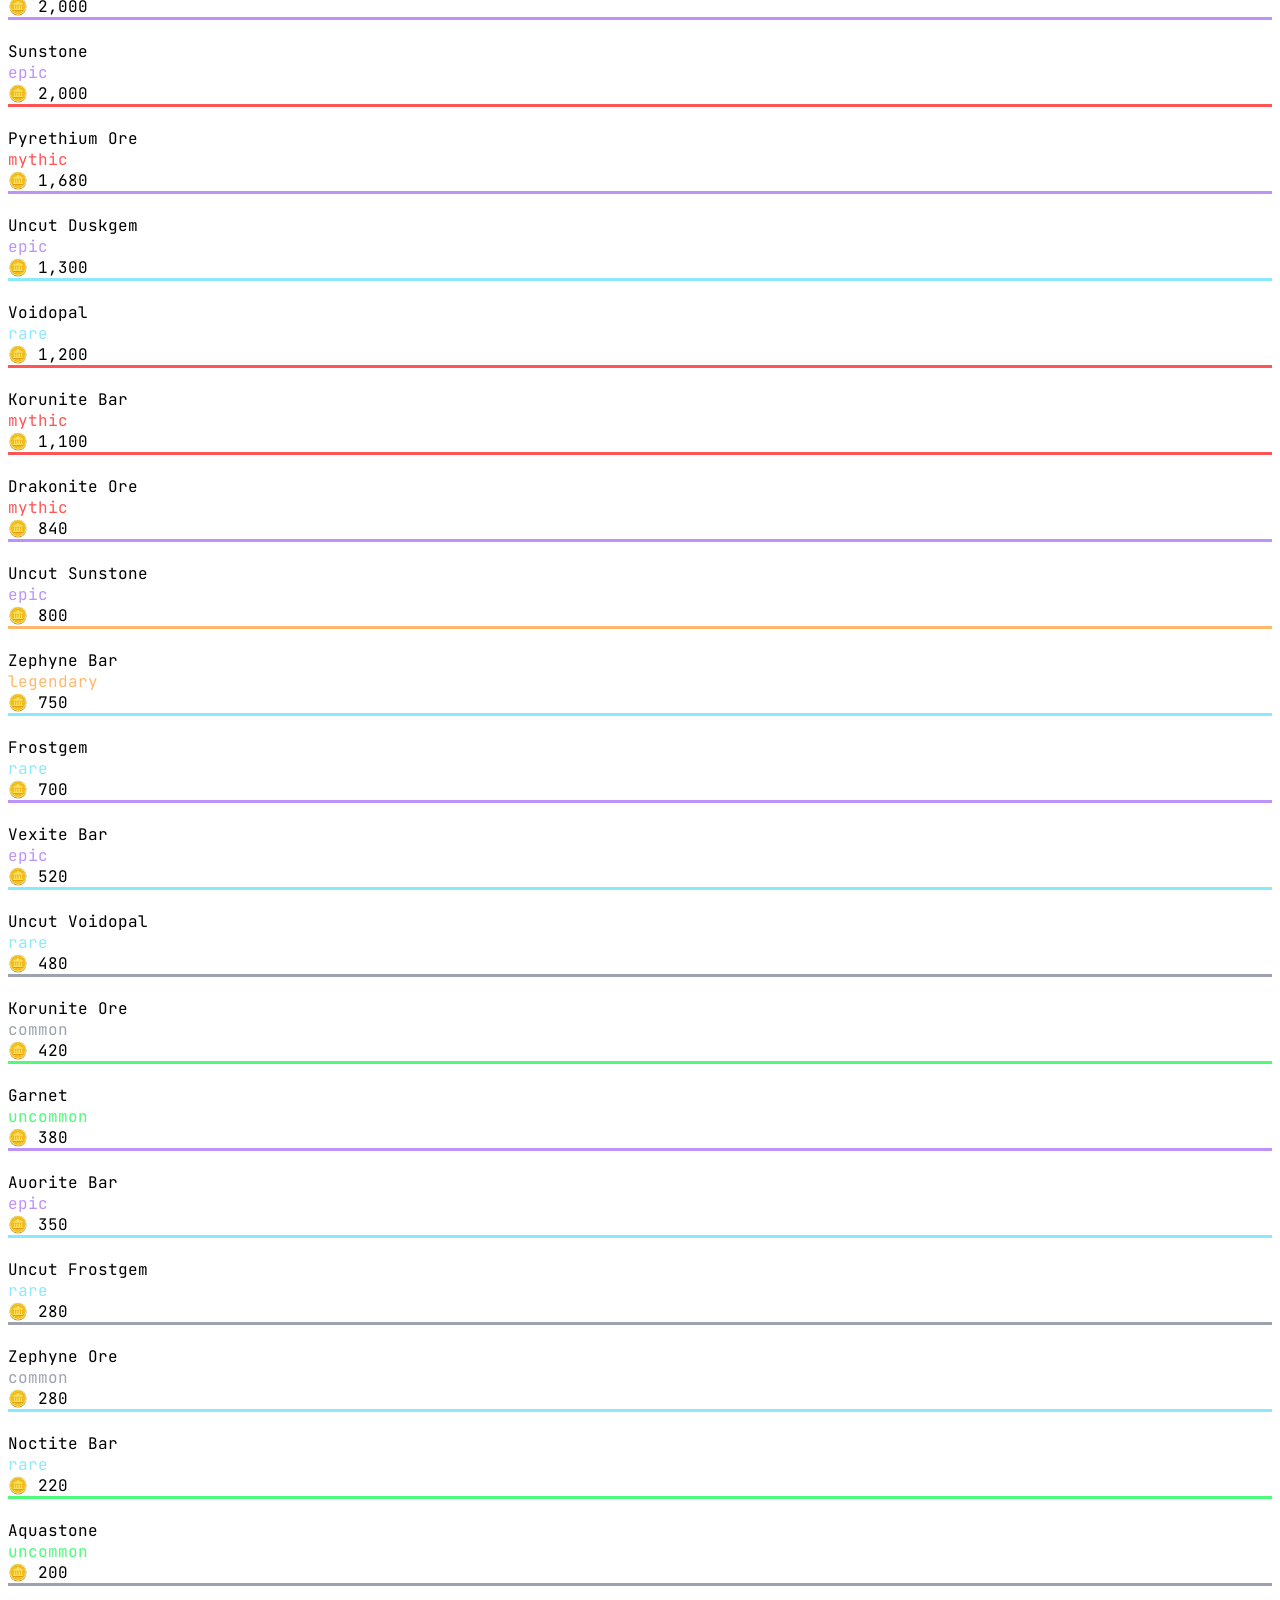
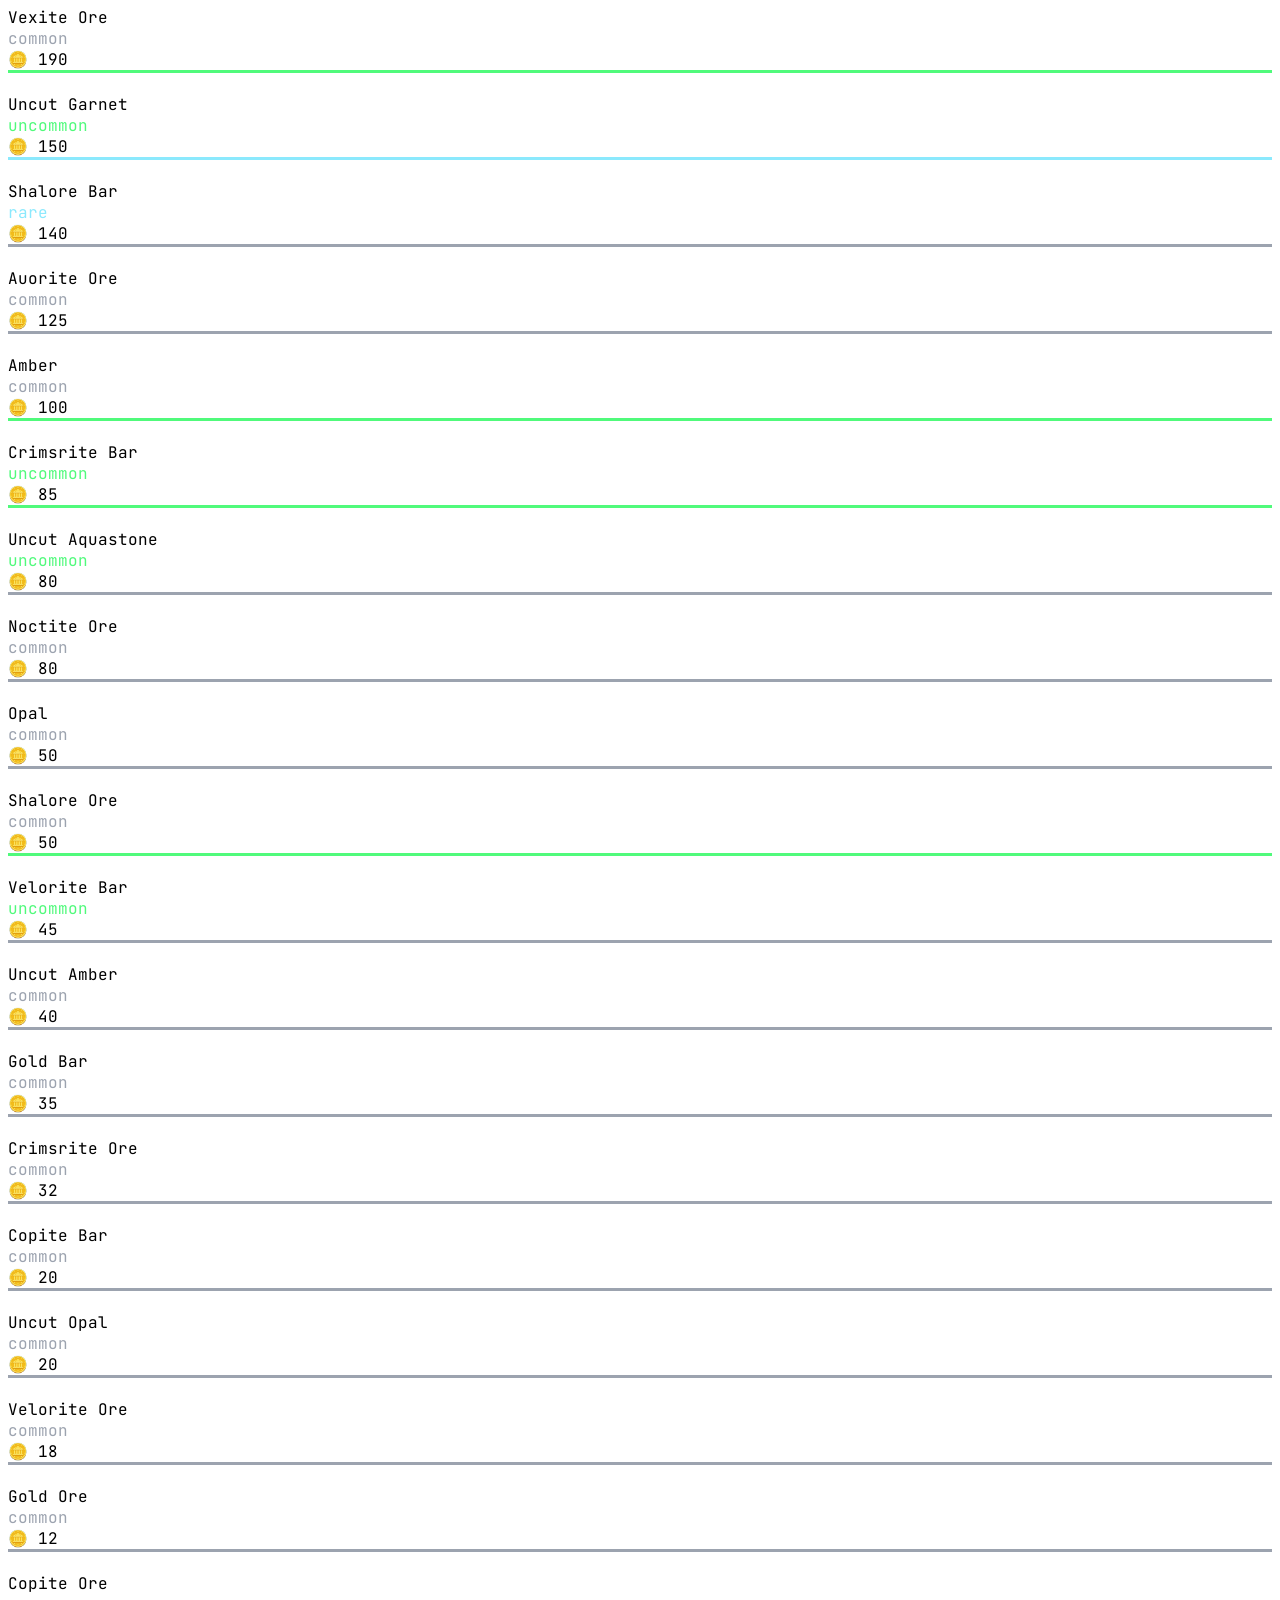
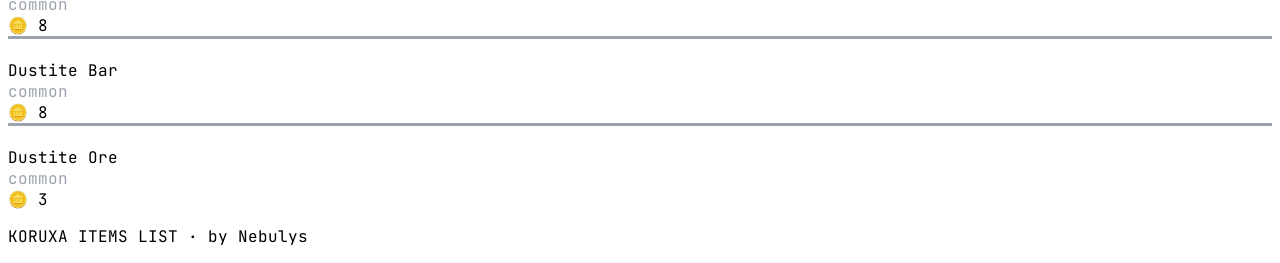
==== commit b2bb035e: "update design items db" ====
--- a/catalog.html
+++ b/catalog.html
@@ -1,363 +1,434 @@
 <!DOCTYPE html>
-<html lang="en">
+<html lang="en" data-theme="dracula">
+
 <head>
-<meta charset="utf-8">
-<meta name="viewport" content="width=device-width, initial-scale=1">
-<title>Koruxa Items List</title>
-<link rel="preconnect" href="https://fonts.googleapis.com">
-<link href="https://fonts.googleapis.com/css2?family=Press+Start+2P&family=JetBrains+Mono:wght@400;600;700&display=swap" rel="stylesheet">
-<style>
-  @font-face {
-    font-family: 'emoji';
-    src: url('https://goldenlys.github.io/Koruxa-Enhancer/assets/fonts/NotoColorEmoji.ttf') format('truetype');
-  }
-  :root {
-    --bg: #0a0b10;
-    --panel: #12141c;
-    --panel2: #181b26;
-    --line: #232736;
-    --text: #e8eaf2;
-    --text2: #9aa1b5;
-    --text3: #5d6478;
-    --gold: #f5c542;
-    --green: #22c55e;
-    --common: #9ca3af; --uncommon: #22c55e; --rare: #3b82f6;
-    --epic: #a855f7; --legendary: #f59e0b; --mythic: #ef4444;
-  }
-  * { margin: 0; padding: 0; box-sizing: border-box; }
-  body {
-    background: var(--bg); color: var(--text);
-    font-family: 'JetBrains Mono', monospace, 'emoji'; font-size: 13px;
-    min-height: 100vh;
-    background-image:
-      radial-gradient(ellipse 80% 50% at 50% -10%, rgba(245,197,66,.07), transparent),
-      repeating-linear-gradient(0deg, transparent 0 3px, rgba(255,255,255,.012) 3px 4px);
-  }
-  header {
-    position: sticky; top: 0; z-index: 10;
-    background: rgba(10,11,16,.92); backdrop-filter: blur(8px);
-    border-bottom: 1px solid var(--line);
-    padding: 14px 20px;
-  }
-  .head-row { display: flex; align-items: center; gap: 16px; flex-wrap: wrap; max-width: 1500px; margin: 0 auto; }
-  h1 {
-    font-family: 'Press Start 2P', monospace; font-size: 14px; letter-spacing: 1px;
-    color: var(--gold); text-shadow: 0 0 18px rgba(245,197,66,.35);
-    white-space: nowrap;
-  }
-  h1 small { display: block; font-family: 'JetBrains Mono', monospace; font-size: 10px; color: var(--text3); margin-top: 6px; letter-spacing: 2px; text-shadow: none; }
-  button { font-family: 'JetBrains Mono', monospace, 'emoji'; }
-  .stats { display: flex; gap: 18px; margin-left: auto; font-size: 11px; color: var(--text2); }
-  .stats b { color: var(--gold); font-size: 14px; display: block; margin-bottom: 2px; }
-  .controls { display: flex; gap: 10px; align-items: center; max-width: 1500px; margin: 12px auto 0; flex-wrap: wrap; }
-  input[type=search], select {
-    background: var(--panel2); border: 1px solid var(--line); color: var(--text);
-    font-family: inherit; font-size: 12px; padding: 8px 12px; border-radius: 6px; outline: none;
-  }
-  input[type=search] { flex: 1; min-width: 180px; }
-  input[type=search]:focus, select:focus { border-color: var(--gold); box-shadow: 0 0 0 2px rgba(245,197,66,.15); }
-  .chip-row { display: flex; gap: 6px; flex-wrap: wrap; max-width: 1500px; margin-top: 10px; align-items: center; }
-  .chip-label { font-size: 9px; text-transform: uppercase; letter-spacing: 2px; color: var(--text3); margin-right: 4px; }
-  .chip {
-    background: var(--panel2); border: 1px solid var(--line); color: var(--text2);
-    font-family: inherit; font-size: 11px; padding: 5px 10px; border-radius: 999px;
-    cursor: pointer; transition: all .15s; user-select: none;
-  }
-  .chip:hover { border-color: var(--text2); color: var(--text); }
-  .chip.on { background: rgba(245,197,66,.12); border-color: var(--gold); color: var(--gold); font-weight: 600; }
-  .chip .dot { display: inline-block; width: 8px; height: 8px; border-radius: 50%; margin-right: 6px; vertical-align: 1px; }
-  .chip.cat { text-transform: capitalize; }
-  main { max-width: 1500px; margin: 24px auto; padding: 0 20px 60px; }
-  .grid { display: grid; grid-template-columns: repeat(auto-fill, minmax(178px, 1fr)); gap: 12px; }
-  .card {
-    position: relative; background: var(--panel); border: 1px solid var(--line);
-    border-top: 3px solid var(--rc, var(--common)); border-radius: 10px;
-    padding: 14px 12px 12px; text-align: center;
-    transition: transform .15s, box-shadow .15s, border-color .15s;
-    animation: pop .3s backwards;
-  }
-  @keyframes pop { from { opacity: 0; transform: translateY(8px) scale(.97); } }
-  .card:hover { transform: translateY(-4px); box-shadow: 0 8px 24px rgba(0,0,0,.5), 0 0 16px color-mix(in srgb, var(--rc) 30%, transparent); border-color: var(--rc); }
-  .card img { width: 56px; height: 56px; image-rendering: pixelated; margin-bottom: 8px; filter: drop-shadow(0 4px 8px rgba(0,0,0,.5)); }
-  .card .noicon { font-size: 34px; line-height: 56px; }
-  .card .name { font-weight: 700; font-size: 12px; line-height: 1.35; min-height: 32px; display: flex; align-items: center; justify-content: center; word-break: break-word; }
-  .card .rarity {
-    font-size: 9px; text-transform: uppercase; letter-spacing: 1.5px;
-    color: var(--rc); margin-top: 4px;
-  }
-  .card .price { margin-top: 8px; font-weight: 700; color: var(--gold); font-size: 13px; }
-  .card .price.none { color: var(--text3); font-weight: 400; font-size: 11px; }
-  .empty { text-align: center; padding: 80px 20px; color: var(--text3); font-size: 13px; grid-column: 1/-1; }
-  .empty .big { font-size: 40px; margin-bottom: 12px; }
-  footer { text-align: center; padding: 20px; color: var(--text3); font-size: 10px; letter-spacing: 1px; border-top: 1px solid var(--line); }
-  .icon-btn {
-    background: var(--panel2); border: 1px solid var(--line); color: var(--text2);
-    width: 34px; height: 34px; border-radius: 8px; font-size: 16px; cursor: pointer;
-    display: flex; align-items: center; justify-content: center; position: relative;
-    transition: all .15s;
-  }
-  .icon-btn:hover { border-color: var(--gold); color: var(--gold); transform: rotate(45deg); }
-  .icon-btn.active { border-color: var(--gold); color: var(--gold); background: rgba(245,197,66,.1); }
-  .icon-btn.active::after { content: ''; position: absolute; top: -3px; right: -3px; width: 8px; height: 8px; border-radius: 50%; background: var(--gold); box-shadow: 0 0 6px var(--gold); }
-  .overlay {
-    position: fixed; inset: 0; z-index: 100; background: rgba(5,6,10,.7); backdrop-filter: blur(4px);
-    display: flex; align-items: center; justify-content: center; animation: fadein .15s;
-  }
-  @keyframes fadein { from { opacity: 0; } }
-  .overlay.hidden { display: none; }
-  .modal {
-    width: min(420px, calc(100vw - 32px)); background: var(--panel); border: 1px solid var(--line);
-    border-top: 3px solid var(--gold); border-radius: 12px; padding: 22px;
-    animation: pop .2s backwards; box-shadow: 0 24px 60px rgba(0,0,0,.6);
-  }
-  .modal h2 { font-family: 'Press Start 2P', monospace; font-size: 12px; color: var(--gold); margin-bottom: 8px; letter-spacing: 1px; }
-  .modal-sub { font-size: 11px; color: var(--text3); line-height: 1.6; margin-bottom: 18px; }
-  .modal label { display: block; font-size: 10px; text-transform: uppercase; letter-spacing: 1.5px; color: var(--text2); margin-bottom: 14px; }
-  .modal input[type=number] {
-    width: 100%; margin-top: 6px; background: var(--panel2); border: 1px solid var(--line);
-    color: var(--text); font-family: inherit; font-size: 14px; font-weight: 700; padding: 9px 12px; border-radius: 6px; outline: none;
-  }
-  .modal input[type=number]:focus { border-color: var(--gold); box-shadow: 0 0 0 2px rgba(245,197,66,.15); }
-  .modal-actions { display: flex; gap: 8px; justify-content: flex-end; margin-top: 6px; }
-  .modal-actions button {
-    font-family: inherit; font-size: 11px; font-weight: 700; padding: 8px 16px; border-radius: 6px;
-    cursor: pointer; background: var(--panel2); color: var(--text2); border: 1px solid var(--line); transition: all .15s;
-  }
-  .modal-actions button:hover { border-color: var(--text2); color: var(--text); }
-  .modal-actions .primary { background: rgba(245,197,66,.12); border-color: var(--gold); color: var(--gold); }
-  .modal-actions .primary:hover { background: rgba(245,197,66,.22); }
-  .price-alch { font-size: 9px; color: #c084fc; margin-top: 2px; font-weight: 600; }
-  .price-cph { font-size: 9px; color: var(--green); margin-top: 2px; font-weight: 600; }
-</style>
+    <meta charset="utf-8">
+    <meta name="viewport" content="width=device-width, initial-scale=1">
+    <title>Koruxa Items List</title>
+
+    <script src="https://cdn.tailwindcss.com"></script>
+    <link href="https://cdn.jsdelivr.net/npm/daisyui@latest/dist/full.min.css" rel="stylesheet" type="text/css" />
+
+    <link rel="preconnect" href="https://fonts.googleapis.com">
+    <link href="https://fonts.googleapis.com/css2?family=Press+Start+2P&family=JetBrains+Mono:wght@400;600;700&display=swap" rel="stylesheet">
+
+    <style>
+        @font-face {
+            font-family: 'emoji';
+            src: url('https://goldenlys.github.io/Koruxa-Enhancer/assets/fonts/NotoColorEmoji.ttf') format('truetype');
+        }
+
+        body {
+            font-family: 'JetBrains Mono', monospace, 'emoji';
+        }
+
+        .font-pixel {
+            font-family: 'Press Start 2P', monospace;
+        }
+
+        @keyframes pop {
+            from {
+                opacity: 0;
+                transform: translateY(8px) scale(.97);
+            }
+        }
+
+        .card-pop {
+            animation: pop .3s backwards;
+        }
+
+        .no-scrollbar::-webkit-scrollbar {
+            display: none;
+        }
+
+        .no-scrollbar {
+            -ms-overflow-style: none;
+            scrollbar-width: none;
+        }
+
+        .scroll-arrow {
+            flex-shrink: 0;
+            width: 22px;
+            height: 22px;
+            border-radius: 9999px;
+            background-color: var(--fallback-b2, oklch(var(--b2) / 0.95));
+            border: 1px solid var(--fallback-bc, oklch(var(--bc) / 0.2));
+            color: var(--fallback-bc, oklch(var(--bc)));
+            display: flex;
+            align-items: center;
+            justify-content: center;
+            font-size: 14px;
+            line-height: 1;
+            cursor: pointer;
+            transition: opacity 0.2s, background-color 0.15s;
+            box-shadow: 0 2px 6px rgba(0, 0, 0, 0.4);
+        }
+
+        .scroll-arrow:hover {
+            background-color: var(--fallback-b1, oklch(var(--b1)));
+            border-color: var(--fallback-wa, oklch(var(--wa)));
+            color: var(--fallback-wa, oklch(var(--wa)));
+        }
+
+        .scroll-arrow:disabled {
+            opacity: 0 !important;
+            pointer-events: none;
+        }
+
+        #cat-chips>button,
+        #rar-chips>button {
+            text-transform: capitalize;
+        }
+
+        @media (min-width: 640px) {
+            .scroll-arrow {
+                display: none !important;
+            }
+        }
+    </style>
 </head>
-<body>
-<header>
-  <div class="head-row">
-    <h1>KORUXA ITEMS LIST<small>SELL PRICES &amp; RARITIES</small></h1>
-    <div class="stats">
-      <div><b id="st-shown">0</b>shown</div>
-      <div><b id="st-total">0</b>items</div>
-    </div>
-  </div>
-  <div class="controls">
-    <input type="search" id="q" placeholder="Search items… (name or key)">
-    <select id="sort">
-      <option value="name-asc">Name A→Z</option>
-      <option value="price-desc" selected>Price high→low</option>
-      <option value="price-asc">Price low→high</option>
-      <option value="rarity-desc">Rarity high→low</option>
-      <option value="rarity-asc">Rarity low→high</option>
-      <option value="category-asc">Category A→Z</option>
-    </select>
-    <button id="alch-btn" class="icon-btn" title="Alchemy conversion — click to set bonuses">&#9879;</button>
-  </div>
-  <div class="chip-row" id="sealed-chips"><span class="chip-label">Sealed</span>
-    <button id="sealed-star" class="chip" title="Sealed gear — star (⭐) variants: off by default, click to show">&#11088;</button>
-    <button id="sealed-moon" class="chip" title="Sealed gear — lunar (🌙) variants: off by default, click to show">&#127769;</button>
-    <button id="sealed-sun" class="chip" title="Sealed gear — solar (☀️) variants: off by default, click to show">&#9728;&#65039;</button>
-  </div>
-  <div class="chip-row" id="cat-chips"><span class="chip-label">categories</span></div>
-  <div class="chip-row" id="rar-chips"><span class="chip-label">rarity</span></div>
-</header>
-<div id="alch-overlay" class="overlay hidden">
-  <div class="modal">
-    <h2>ALCHEMY PRICE BONUSES</h2>
-    <p class="modal-sub">Level bonus = the "+X% level bonus" shown in the Alchemy UI · Golden Touch = Research Institute perk.</p>
-    <label>Alchemy level bonus (%)
-      <input type="number" id="alch-level" min="0" step="0.1" placeholder="e.g. 35">
-    </label>
-    <label>Golden Touch — Research Institute (%)
-      <input type="number" id="alch-touch" min="0" step="0.1" placeholder="e.g. 3.3">
-    </label>
-    <div class="modal-actions">
-      <button id="alch-reset">Reset</button>
-      <button id="alch-save" class="primary">Save</button>
-    </div>
-  </div>
-</div>
-<main><div class="grid" id="grid"></div></main>
-<footer>KORUXA ITEMS LIST · by Nebulys</footer>
-<script>
-let ITEMS = []; // loaded from all_items.json
-const RARITY_ORDER = { common: 0, uncommon: 1, rare: 2, epic: 3, legendary: 4, mythic: 5 };
-const RARITY_COLORS = { common: '#9ca3af', uncommon: '#22c55e', rare: '#3b82f6', epic: '#a855f7', legendary: '#f59e0b', mythic: '#ef4444' };
-// wiki-sourced icons are category-prefixed paths (e.g. bars/gold_bar.png);
-// bare filenames from game dumps fall back to the shared placeholder
-const ICON_BASE = 'https://koruxa.com/assets/img/';
-
-// Sealed gear: names carrying a ☀ / ⭐ / 🌙 marker (e.g. "Abyssweave Hat ☀️", "Drakonite Saw ⭐ +8")
-const SEALED = { star: '⭐', moon: '🌙', sun: '☀' };
-function sealedHidden(it) {
-  const n = it.name || '';
-  for (const k in SEALED) if (!sealedOn[k] && n.includes(SEALED[k])) return true;
-  return false;
-}
-
-// Alchemy conversion — same math as the engine (game.js transmute modal):
-// gold_output already includes the level bonus; Golden Touch is multiplied on top, ceil'd.
-let ALCH = { level: 0, touch: 0 };
-try { const _s = JSON.parse(localStorage.getItem('kx_vault_alch') || 'null'); if (_s && typeof _s === 'object') ALCH = { level: +_s.level || 0, touch: +_s.touch || 0 }; } catch (e) {}
-function alchActive() { return ALCH.level > 0 || ALCH.touch > 0; }
-function alchPrice(base) {
-  if (!base || !alchActive()) return base;
-  return Math.ceil(base * (1 + ALCH.level / 100) * (1 + ALCH.touch / 100));
-}
-
-// categories enabled on load — every other chip is still built, just starts off
-const DEFAULT_CATS = ['bars', 'ore', 'gem'];
-// these categories are hidden entirely (no chip, items never shown)
-const HIDDEN_CATS = ['event', 'premium token'];
-const state = { q: '', sort: 'price-desc', cats: new Set(), rars: new Set() };
-// Sealed gear (☀️ ⭐ 🌙) hidden by default; each variant has its own toggle, choice persisted
-let sealedOn = { sun: false, star: false, moon: false };
-try { Object.assign(sealedOn, JSON.parse(localStorage.getItem('kx_vault_sealed') || '{}')); } catch (e) {}
-
-function fmt(n) { return n == null ? '' : Number(n).toLocaleString('en-US'); }
-
-function buildChips(el, keys, set, colorOf, labelOf, extraClass) {
-  keys.forEach(k => {
-    const c = document.createElement('button');
-    c.className = (set.has(k) ? 'chip on' : 'chip') + (extraClass ? ' ' + extraClass : '');
-    const label = labelOf ? labelOf(k) : k;
-    if (colorOf) c.innerHTML = '<span class="dot" style="background:' + colorOf(k) + '"></span>' + label;
-    else c.textContent = label;
-    c.onclick = () => {
-      if (set.has(k)) { set.delete(k); c.classList.remove('on'); }
-      else { set.add(k); c.classList.add('on'); }
-      render();
-    };
-    el.appendChild(c);
-  });
-}
-document.getElementById('q').oninput = e => { state.q = e.target.value.toLowerCase(); render(); };
-document.getElementById('sort').onchange = e => { state.sort = e.target.value; render(); };
-
-function visible() {
-  let out = ITEMS.filter(it => {
-    const cat = it.category || 'uncategorized';
-    const rar = it.rarity || 'common';
-    if (HIDDEN_CATS.includes(cat)) return false; // event / premium token are never shown
-    if (!state.cats.has(cat) || !state.rars.has(rar)) return false;
-    if (sealedHidden(it)) return false;
-    if (state.q) {
-      const terms = state.q.split(' ');
-      const searchTarget = (it.name + ' ' + (it.item_key || '')).toLowerCase();
-      if (!terms.every(t => searchTarget.includes(t))) return false;
-    }
-    return true;
-  });
-  const [field, dir] = state.sort.split('-');
-  const mul = dir === 'asc' ? 1 : -1;
-  out.sort((a, b) => {
-    if (field === 'name') return a.name.localeCompare(b.name) * mul;
-    if (field === 'category') return (a.category || '').localeCompare(b.category || '') * mul || a.name.localeCompare(b.name);
-    if (field === 'price') return ((alchPrice(a.sell_price) || 0) - (alchPrice(b.sell_price) || 0)) * mul;
-    if (field === 'rarity') return ((RARITY_ORDER[a.rarity] ?? 0) - (RARITY_ORDER[b.rarity] ?? 0)) * mul || a.name.localeCompare(b.name);
-    return 0;
-  });
-  return out;
-}
-
-function render() {
-  const grid = document.getElementById('grid');
-  const items = visible();
-  grid.innerHTML = '';
-  if (items.length === 0) {
-    grid.innerHTML = '<div class="empty"><div class="big">&#129528;</div>No items match — try clearing a filter.</div>';
-  }
-  items.forEach((it, i) => {
-    const rar = it.rarity || 'common';
-    const card = document.createElement('div');
-    card.className = 'card';
-    card.style.setProperty('--rc', RARITY_COLORS[rar] || RARITY_COLORS.common);
-    card.style.animationDelay = Math.min(i * 12, 400) + 'ms';
-    const icon = it.icon
-      ? '<img src="' + ICON_BASE + it.icon.replace(/"/g, '') + '" alt="" loading="lazy" onerror="this.outerHTML=\'<div class=noicon>&#129528;</div>\'">'
-      : '<div class="noicon">&#129528;</div>';
-    let price;
-    if (it.sell_price) {
-      const conv = alchPrice(it.sell_price);
-      const showAlch = alchActive() && conv !== it.sell_price;
-      price = '<div class="price">&#129689; ' + fmt(it.sell_price) + '</div>'
-        + (showAlch ? '<div class="price-alch">&#10024;&#129689; ' + fmt(conv) + '</div>' : '');
-      if (showAlch) {
-        const cph = Math.round(conv * 3600 / 5.2); // 5.2s per transmute, all items
-        price += '<div class="price-cph">&#128337; ' + fmt(cph) + '/h</div>';
-      }
-    } else {
-      price = '<div class="price none">— no value —</div>';
-    }
-    card.innerHTML = icon
-      + '<div class="name">' + it.name.replace(/</g, '&lt;') + '</div>'
-      + '<div class="rarity">' + rar + '</div>' + price;
-    grid.appendChild(card);
-  });
-  document.getElementById('st-shown').textContent = fmt(items.length);
-  document.getElementById('st-total').textContent = fmt(ITEMS.length);
-}
-
-// Alchemy modal wiring
-const alchOverlay = document.getElementById('alch-overlay');
-const alchBtn = document.getElementById('alch-btn');
-function alchBtnState() {
-  const on = alchActive();
-  alchBtn.classList.toggle('active', on);
-  alchBtn.title = on
-    ? 'Alchemy conversion active: +' + ((((1 + ALCH.level / 100) * (1 + ALCH.touch / 100)) - 1) * 100).toFixed(1) + '% total'
-    : 'Alchemy conversion — click to set bonuses';
-}
-alchBtn.onclick = () => {
-  document.getElementById('alch-level').value = ALCH.level || '';
-  document.getElementById('alch-touch').value = ALCH.touch || '';
-  alchOverlay.classList.remove('hidden');
-};
-alchOverlay.onclick = e => { if (e.target === alchOverlay) alchOverlay.classList.add('hidden'); };
-document.addEventListener('keydown', e => { if (e.key === 'Escape') alchOverlay.classList.add('hidden'); });
-document.getElementById('alch-save').onclick = () => {
-  ALCH.level = Math.max(0, parseFloat(document.getElementById('alch-level').value) || 0);
-  ALCH.touch = Math.max(0, parseFloat(document.getElementById('alch-touch').value) || 0);
-  try { localStorage.setItem('kx_vault_alch', JSON.stringify(ALCH)); } catch (e) {}
-  alchBtnState(); alchOverlay.classList.add('hidden'); render();
-};
-document.getElementById('alch-reset').onclick = () => {
-  ALCH = { level: 0, touch: 0 };
-  try { localStorage.removeItem('kx_vault_alch'); } catch (e) {}
-  alchBtnState(); alchOverlay.classList.add('hidden'); render();
-};
-// Sealed gear toggles — one per variant, persisted so the choice survives reloads
-function saveSealed() { try { localStorage.setItem('kx_vault_sealed', JSON.stringify(sealedOn)); } catch (e) {} }
-Object.keys(SEALED).forEach(k => {
-  const b = document.getElementById('sealed-' + k);
-  b.onclick = () => { sealedOn[k] = !sealedOn[k]; b.classList.toggle('on', sealedOn[k]); saveSealed(); render(); };
-});
-function sealedBtnsState() { Object.keys(SEALED).forEach(k => document.getElementById('sealed-' + k).classList.toggle('on', !!sealedOn[k])); }
-function boot(loaded) {
-  ITEMS = loaded;
-  const allCats = new Set();
-  const catCounts = {};
-  ITEMS.forEach(it => {
-    const c = it.category || 'uncategorized';
-    if (HIDDEN_CATS.includes(c)) return; // no chip for hidden categories
-    allCats.add(c);
-    catCounts[c] = (catCounts[c] || 0) + 1;
-  });
-  state.cats = new Set([...allCats].filter(c => DEFAULT_CATS.includes(c)));
-  Object.keys(RARITY_ORDER).forEach(r => state.rars.add(r));
-  buildChips(document.getElementById('cat-chips'), [...allCats].sort(), state.cats, null, k => k + ' (' + (catCounts[k] || 0) + ')', 'cat'); // ALL categories as chips; only DEFAULT_CATS start on
-  buildChips(document.getElementById('rar-chips'), Object.keys(RARITY_ORDER), state.rars, k => RARITY_COLORS[k]);
-  sealedBtnsState();
-  alchBtnState();
-  render();
-}
-
-fetch('all_items.json')
-  .then(r => { if (!r.ok) throw new Error('HTTP ' + r.status); return r.json(); })
-  .then(boot)
-  .catch(err => {
-    document.getElementById('grid').innerHTML =
-      '<div class="empty"><div class="big">&#128274;</div>Could not load all_items.json (' + err.message + ').<br><br>' +
-      'Browsers block a double-clicked page from reading local files — run <b style="color:var(--gold)">open.bat</b> instead, which serves this folder locally and opens the catalog.</div>';
-  });
-</script>
+
+<body class="bg-base-300 text-base-content min-h-screen">
+
+    <header class="sticky top-0 z-10 bg-base-100/95 backdrop-blur border-b border-base-200 px-3 sm:px-5 py-3 shadow-md">
+        <div class="max-w-[1500px] mx-auto flex flex-col sm:flex-row items-start sm:items-center justify-between gap-2 sm:gap-4">
+            <div>
+                <h1 class="font-pixel text-secondary text-xs sm:text-sm tracking-widest drop-shadow">
+                    KORUXA ITEMS LIST
+                    <small class="block font-sans text-[9px] sm:text-[10px] text-base-content/60 tracking-widest mt-1">SELL PRICES &amp; RARITIES</small>
+                </h1>
+            </div>
+            <div class="flex gap-4 text-xs text-base-content/70">
+                <div><b id="st-shown" class="text-secondary text-sm sm:text-base inline sm:block mr-1">0</b>shown</div>
+                <div><b id="st-total" class="text-secondary text-sm sm:text-base inline sm:block mr-1">0</b>items</div>
+            </div>
+        </div>
+
+        <div class="max-w-[1500px] mx-auto flex items-center gap-2 mt-3">
+            <input type="search" id="q" placeholder="Search items…" class="input input-sm input-bordered flex-1 text-xs" />
+
+            <select id="sort" class="select select-sm select-bordered text-xs max-w-[130px] sm:max-w-none">
+                <option value="name-asc">Name A→Z</option>
+                <option value="price-desc" selected>Price high→low</option>
+                <option value="price-asc">Price low→high</option>
+                <option value="rarity-desc">Rarity high→low</option>
+                <option value="rarity-asc">Rarity low→high</option>
+                <option value="category-asc">Category A→Z</option>
+            </select>
+
+            <button id="alch-btn" class="btn btn-sm btn-square btn-outline btn-secondary shrink-0" title="Alchemy conversion">
+                &#9879;
+            </button>
+        </div>
+
+        <div class="max-w-[1500px] mx-auto space-y-1.5 mt-3">
+
+            <div class="flex items-start sm:items-center gap-1.5">
+                <span class="text-[9px] uppercase tracking-widest text-base-content/50 shrink-0 w-16 pt-1 sm:pt-0">Sealed</span>
+                <div class="flex-1 min-w-0 flex items-center gap-1">
+                    <button onclick="scrollRow(this, -1)" class="scroll-arrow left-btn">&#8249;</button>
+                    <div class="scroll-row flex items-center gap-2 overflow-x-auto sm:overflow-visible sm:flex-wrap no-scrollbar py-0.5 scroll-smooth flex-1" id="sealed-chips">
+                        <button id="sealed-star" class="btn btn-xs btn-outline rounded-full shrink-0">&#11088;</button>
+                        <button id="sealed-moon" class="btn btn-xs btn-outline rounded-full shrink-0">&#127769;</button>
+                        <button id="sealed-sun" class="btn btn-xs btn-outline rounded-full shrink-0">&#9728;&#65039;</button>
+                    </div>
+                    <button onclick="scrollRow(this, 1)" class="scroll-arrow right-btn">&#8250;</button>
+                </div>
+            </div>
+
+            <div class="flex items-start sm:items-center gap-1.5">
+                <span class="text-[9px] uppercase tracking-widest text-base-content/50 shrink-0 w-16 pt-1 sm:pt-0">Category</span>
+                <div class="flex-1 min-w-0 flex items-center gap-1">
+                    <button onclick="scrollRow(this, -1)" class="scroll-arrow left-btn">&#8249;</button>
+                    <div class="scroll-row flex items-center gap-2 overflow-x-auto sm:overflow-visible sm:flex-wrap no-scrollbar py-0.5 scroll-smooth flex-1" id="cat-chips"></div>
+                    <button onclick="scrollRow(this, 1)" class="scroll-arrow right-btn">&#8250;</button>
+                </div>
+            </div>
+
+            <div class="flex items-start sm:items-center gap-1.5">
+                <span class="text-[9px] uppercase tracking-widest text-base-content/50 shrink-0 w-16 pt-1 sm:pt-0">Rarity</span>
+                <div class="flex-1 min-w-0 flex items-center gap-1">
+                    <button onclick="scrollRow(this, -1)" class="scroll-arrow left-btn">&#8249;</button>
+                    <div class="scroll-row flex items-center gap-2 overflow-x-auto sm:overflow-visible sm:flex-wrap no-scrollbar py-0.5 scroll-smooth flex-1" id="rar-chips"></div>
+                    <button onclick="scrollRow(this, 1)" class="scroll-arrow right-btn">&#8250;</button>
+                </div>
+            </div>
+
+        </div>
+    </header>
+
+    <dialog id="alch-modal" class="modal modal-bottom sm:modal-middle">
+        <div class="modal-box border border-warning/30 bg-base-200 p-5">
+            <h3 class="font-pixel text-secondary text-xs mb-2">ALCHEMY PRICE BONUSES</h3>
+            <p class="text-xs text-base-content/70 mb-4">
+                Level bonus = "+X% level bonus" · Golden Touch = Research Institute perk.
+            </p>
+
+            <div class="form-control w-full mb-3">
+                <label class="label p-1"><span class="label-text text-xs uppercase tracking-wider">Alchemy level bonus (%)</span></label>
+                <input type="number" id="alch-level" min="0" step="0.1" placeholder="e.g. 35" class="input input-sm input-bordered w-full" />
+            </div>
+
+            <div class="form-control w-full mb-4">
+                <label class="label p-1"><span class="label-text text-xs uppercase tracking-wider">Golden Touch (%)</span></label>
+                <input type="number" id="alch-touch" min="0" step="0.1" placeholder="e.g. 3.3" class="input input-sm input-bordered w-full" />
+            </div>
+
+            <div class="modal-action">
+                <button id="alch-reset" class="btn btn-sm btn-ghost">Reset</button>
+                <button id="alch-save" class="btn btn-sm btn-secondary">Save</button>
+            </div>
+        </div>
+        <form method="dialog" class="modal-backdrop">
+            <button>close</button>
+        </form>
+    </dialog>
+
+    <main class="max-w-[1500px] mx-auto p-3 sm:p-5 pb-16">
+        <div class="grid grid-cols-[repeat(auto-fill,minmax(140px,1fr))] sm:grid-cols-[repeat(auto-fill,minmax(178px,1fr))] gap-2 sm:gap-3" id="grid"></div>
+    </main>
+
+    <footer class="footer footer-center p-4 bg-base-100 text-base-content/60 text-[10px] border-t border-base-200">
+        <aside>
+            <p>KORUXA ITEMS LIST · by Nebulys</p>
+        </aside>
+    </footer>
+
+    <script>
+        let ITEMS = [];
+        const RARITY_ORDER = { common: 0, uncommon: 1, rare: 2, epic: 3, legendary: 4, mythic: 5 };
+        const RARITY_COLORS = { common: '#9ca3af', uncommon: '#50fa7b', rare: '#8be9fd', epic: '#bd93f9', legendary: '#ffb86c', mythic: '#ff5555' };
+        const ICON_BASE = 'https://koruxa.com/assets/img/';
+
+        const SEALED = { star: '⭐', moon: '🌙', sun: '☀' };
+        function sealedHidden(it) {
+            const n = it.name || '';
+            for (const k in SEALED) if (!sealedOn[k] && n.includes(SEALED[k])) return true;
+            return false;
+        }
+
+        let ALCH = { level: 0, touch: 0 };
+        try { const _s = JSON.parse(localStorage.getItem('kx_vault_alch') || 'null'); if (_s && typeof _s === 'object') ALCH = { level: +_s.level || 0, touch: +_s.touch || 0 }; } catch (e) { }
+        function alchActive() { return ALCH.level > 0 || ALCH.touch > 0; }
+        function alchPrice(base) {
+            if (!base || !alchActive()) return base;
+            return Math.ceil(base * (1 + ALCH.level / 100) * (1 + ALCH.touch / 100));
+        }
+
+        const DEFAULT_CATS = ['bars', 'ore', 'gem'];
+        const HIDDEN_CATS = ['event', 'premium token'];
+        const state = { q: '', sort: 'price-desc', cats: new Set(), rars: new Set() };
+        let sealedOn = { sun: false, star: false, moon: false };
+        try { Object.assign(sealedOn, JSON.parse(localStorage.getItem('kx_vault_sealed') || '{}')); } catch (e) { }
+
+        function fmt(n) { return n == null ? '' : Number(n).toLocaleString('en-US'); }
+
+        function buildChips(el, keys, set, colorOf, labelOf) {
+            keys.forEach(k => {
+                const c = document.createElement('button');
+                const updateStyle = () => {
+                    c.className = set.has(k)
+                        ? 'btn btn-xs rounded-full btn-secondary shrink-0'
+                        : 'btn btn-xs rounded-full btn-outline border-base-content/20 shrink-0';
+                };
+                updateStyle();
+
+                const label = labelOf ? labelOf(k) : k;
+                if (colorOf) {
+                    c.innerHTML = `<span class="w-1.5 h-1.5 rounded-full inline-block mr-1" style="background:${colorOf(k)}"></span>${label}`;
+                } else {
+                    c.textContent = label;
+                }
+
+                c.onclick = () => {
+                    if (set.has(k)) set.delete(k);
+                    else set.add(k);
+                    updateStyle();
+                    render();
+                };
+                el.appendChild(c);
+            });
+        }
+
+        document.getElementById('q').oninput = e => { state.q = e.target.value.toLowerCase(); render(); };
+        document.getElementById('sort').onchange = e => { state.sort = e.target.value; render(); };
+
+        function visible() {
+            let out = ITEMS.filter(it => {
+                const cat = it.category || 'uncategorized';
+                const rar = it.rarity || 'common';
+                if (HIDDEN_CATS.includes(cat)) return false;
+                if (!state.cats.has(cat) || !state.rars.has(rar)) return false;
+                if (sealedHidden(it)) return false;
+                if (state.q) {
+                    const terms = state.q.split(' ');
+                    const searchTarget = (it.name + ' ' + (it.item_key || '')).toLowerCase();
+                    if (!terms.every(t => searchTarget.includes(t))) return false;
+                }
+                return true;
+            });
+            const [field, dir] = state.sort.split('-');
+            const mul = dir === 'asc' ? 1 : -1;
+            out.sort((a, b) => {
+                if (field === 'name') return a.name.localeCompare(b.name) * mul;
+                if (field === 'category') return (a.category || '').localeCompare(b.category || '') * mul || a.name.localeCompare(b.name);
+                if (field === 'price') return ((alchPrice(a.sell_price) || 0) - (alchPrice(b.sell_price) || 0)) * mul;
+                if (field === 'rarity') return ((RARITY_ORDER[a.rarity] ?? 0) - (RARITY_ORDER[b.rarity] ?? 0)) * mul || a.name.localeCompare(b.name);
+                return 0;
+            });
+            return out;
+        }
+
+        function render() {
+            const grid = document.getElementById('grid');
+            const items = visible();
+            grid.innerHTML = '';
+            if (items.length === 0) {
+                grid.innerHTML = '<div class="col-span-full text-center py-16 text-base-content/50"><div class="text-3xl mb-2">&#129528;</div>No items match — try clearing a filter.</div>';
+            }
+            items.forEach((it, i) => {
+                const rar = it.rarity || 'common';
+                const card = document.createElement('div');
+                const color = RARITY_COLORS[rar] || RARITY_COLORS.common;
+                card.className = 'card card-compact bg-base-100 border border-base-200 card-pop p-2.5 sm:p-3 text-center transition-all hover:-translate-y-1 hover:shadow-lg';
+                card.style.borderTop = `3px solid ${color}`;
+                card.style.animationDelay = Math.min(i * 12, 400) + 'ms';
+
+                const icon = it.icon
+                    ? `<img src="${ICON_BASE}${it.icon.replace(/"/g, '')}" alt="" loading="lazy" class="w-12 h-12 sm:w-14 sm:h-14 mx-auto mb-1.5 image-pixelated filter drop-shadow" onerror="this.outerHTML='<div class=\'text-2xl sm:text-3xl leading-[48px]\'>&#129528;</div>'">`
+                    : '<div class="text-2xl sm:text-3xl leading-[48px]">&#129528;</div>';
+
+                let price;
+                if (it.sell_price) {
+                    const conv = alchPrice(it.sell_price);
+                    const showAlch = alchActive() && conv !== it.sell_price;
+                    price = `<div class="font-bold text-accent text-xs sm:text-sm mt-1.5">&#129689; ${fmt(it.sell_price)}</div>`
+                        + (showAlch ? `<div class="text-[9px] sm:text-[10px] text-secondary font-semibold mt-0.5">&#10024;&#129689; ${fmt(conv)}</div>` : '');
+                    if (showAlch) {
+                        const cph = Math.round(conv * 3600 / 5.2);
+                        price += `<div class="text-[9px] sm:text-[10px] text-success font-semibold mt-0.5">&#128337; ${fmt(cph)}/h</div>`;
+                    }
+                } else {
+                    price = '<div class="text-[10px] sm:text-xs text-base-content/40 mt-1.5">— no value —</div>';
+                }
+
+                card.innerHTML = icon
+                    + `<div class="font-bold text-[11px] sm:text-xs leading-tight min-h-[28px] sm:min-h-[32px] flex items-center justify-center break-words">${it.name.replace(/</g, '&lt;')}</div>`
+                    + `<div class="text-[8px] sm:text-[9px] uppercase tracking-widest mt-1 font-semibold" style="color:${color}">${rar}</div>` + price;
+                grid.appendChild(card);
+            });
+            document.getElementById('st-shown').textContent = fmt(items.length);
+            document.getElementById('st-total').textContent = fmt(ITEMS.length);
+        }
+
+        const modal = document.getElementById('alch-modal');
+        const alchBtn = document.getElementById('alch-btn');
+
+        function alchBtnState() {
+            const on = alchActive();
+            alchBtn.classList.toggle('btn-active', on);
+        }
+
+        alchBtn.onclick = () => {
+            document.getElementById('alch-level').value = ALCH.level || '';
+            document.getElementById('alch-touch').value = ALCH.touch || '';
+            modal.showModal();
+        };
+
+        document.getElementById('alch-save').onclick = () => {
+            ALCH.level = Math.max(0, parseFloat(document.getElementById('alch-level').value) || 0);
+            ALCH.touch = Math.max(0, parseFloat(document.getElementById('alch-touch').value) || 0);
+            try { localStorage.setItem('kx_vault_alch', JSON.stringify(ALCH)); } catch (e) { }
+            alchBtnState(); modal.close(); render();
+        };
+
+        document.getElementById('alch-reset').onclick = () => {
+            ALCH = { level: 0, touch: 0 };
+            try { localStorage.removeItem('kx_vault_alch'); } catch (e) { }
+            alchBtnState(); modal.close(); render();
+        };
+
+        function saveSealed() { try { localStorage.setItem('kx_vault_sealed', JSON.stringify(sealedOn)); } catch (e) { } }
+        Object.keys(SEALED).forEach(k => {
+            const b = document.getElementById('sealed-' + k);
+            b.onclick = () => {
+                sealedOn[k] = !sealedOn[k];
+                b.className = sealedOn[k] ? 'btn btn-xs rounded-full btn-secondary shrink-0' : 'btn btn-xs rounded-full btn-outline border-base-content/20 shrink-0';
+                saveSealed(); render();
+            };
+        });
+
+        function sealedBtnsState() {
+            Object.keys(SEALED).forEach(k => {
+                const b = document.getElementById('sealed-' + k);
+                b.className = sealedOn[k] ? 'btn btn-xs rounded-full btn-secondary shrink-0' : 'btn btn-xs rounded-full btn-outline border-base-content/20 shrink-0';
+            });
+        }
+
+        function boot(loaded) {
+            ITEMS = loaded;
+            const allCats = new Set();
+            const catCounts = {};
+            ITEMS.forEach(it => {
+                const c = it.category || 'uncategorized';
+                if (HIDDEN_CATS.includes(c)) return;
+                allCats.add(c);
+                catCounts[c] = (catCounts[c] || 0) + 1;
+            });
+            state.cats = new Set([...allCats].filter(c => DEFAULT_CATS.includes(c)));
+            Object.keys(RARITY_ORDER).forEach(r => state.rars.add(r));
+            buildChips(document.getElementById('cat-chips'), [...allCats].sort(), state.cats, null, k => k + ' (' + (catCounts[k] || 0) + ')');
+            buildChips(document.getElementById('rar-chips'), Object.keys(RARITY_ORDER), state.rars, k => RARITY_COLORS[k]);
+            sealedBtnsState();
+            alchBtnState();
+            render();
+        }
+
+        fetch('all_items.json')
+            .then(r => { if (!r.ok) throw new Error('HTTP ' + r.status); return r.json(); })
+            .then(boot)
+            .catch(err => {
+                document.getElementById('grid').innerHTML =
+                    '<div class="col-span-full text-center py-16 text-base-content/50"><div class="text-3xl mb-2">&#128274;</div>Could not load all_items.json (' + err.message + ').<br><br>' +
+                    'Browsers block a double-clicked page from reading local files — run <b class="text-secondary">open.bat</b> instead.</div>';
+            });
+
+        function scrollRow(btn, direction) {
+            const container = btn.parentElement.querySelector('.scroll-row');
+            if (container) {
+                container.scrollBy({ left: direction * 180, behavior: 'smooth' });
+            }
+        }
+
+        function updateScrollArrows() {
+            document.querySelectorAll('.scroll-row').forEach(row => {
+                const parent = row.parentElement;
+                const leftBtn = parent.querySelector('.scroll-arrow.left-btn');
+                const rightBtn = parent.querySelector('.scroll-arrow.right-btn');
+
+                if (!leftBtn || !rightBtn) return;
+
+                const canScrollLeft = row.scrollLeft > 2;
+                const canScrollRight = row.scrollLeft < (row.scrollWidth - row.clientWidth - 2);
+
+                leftBtn.disabled = !canScrollLeft;
+                rightBtn.disabled = !canScrollRight;
+            });
+        }
+
+        document.addEventListener('DOMContentLoaded', () => {
+            document.querySelectorAll('.scroll-row').forEach(row => {
+                row.addEventListener('scroll', updateScrollArrows);
+            });
+            window.addEventListener('resize', updateScrollArrows);
+        });
+
+        const originalBoot = boot;
+        boot = function (loaded) {
+            originalBoot(loaded);
+            setTimeout(updateScrollArrows, 50);
+        };
+    </script>
 </body>
-</html>
+
+</html>
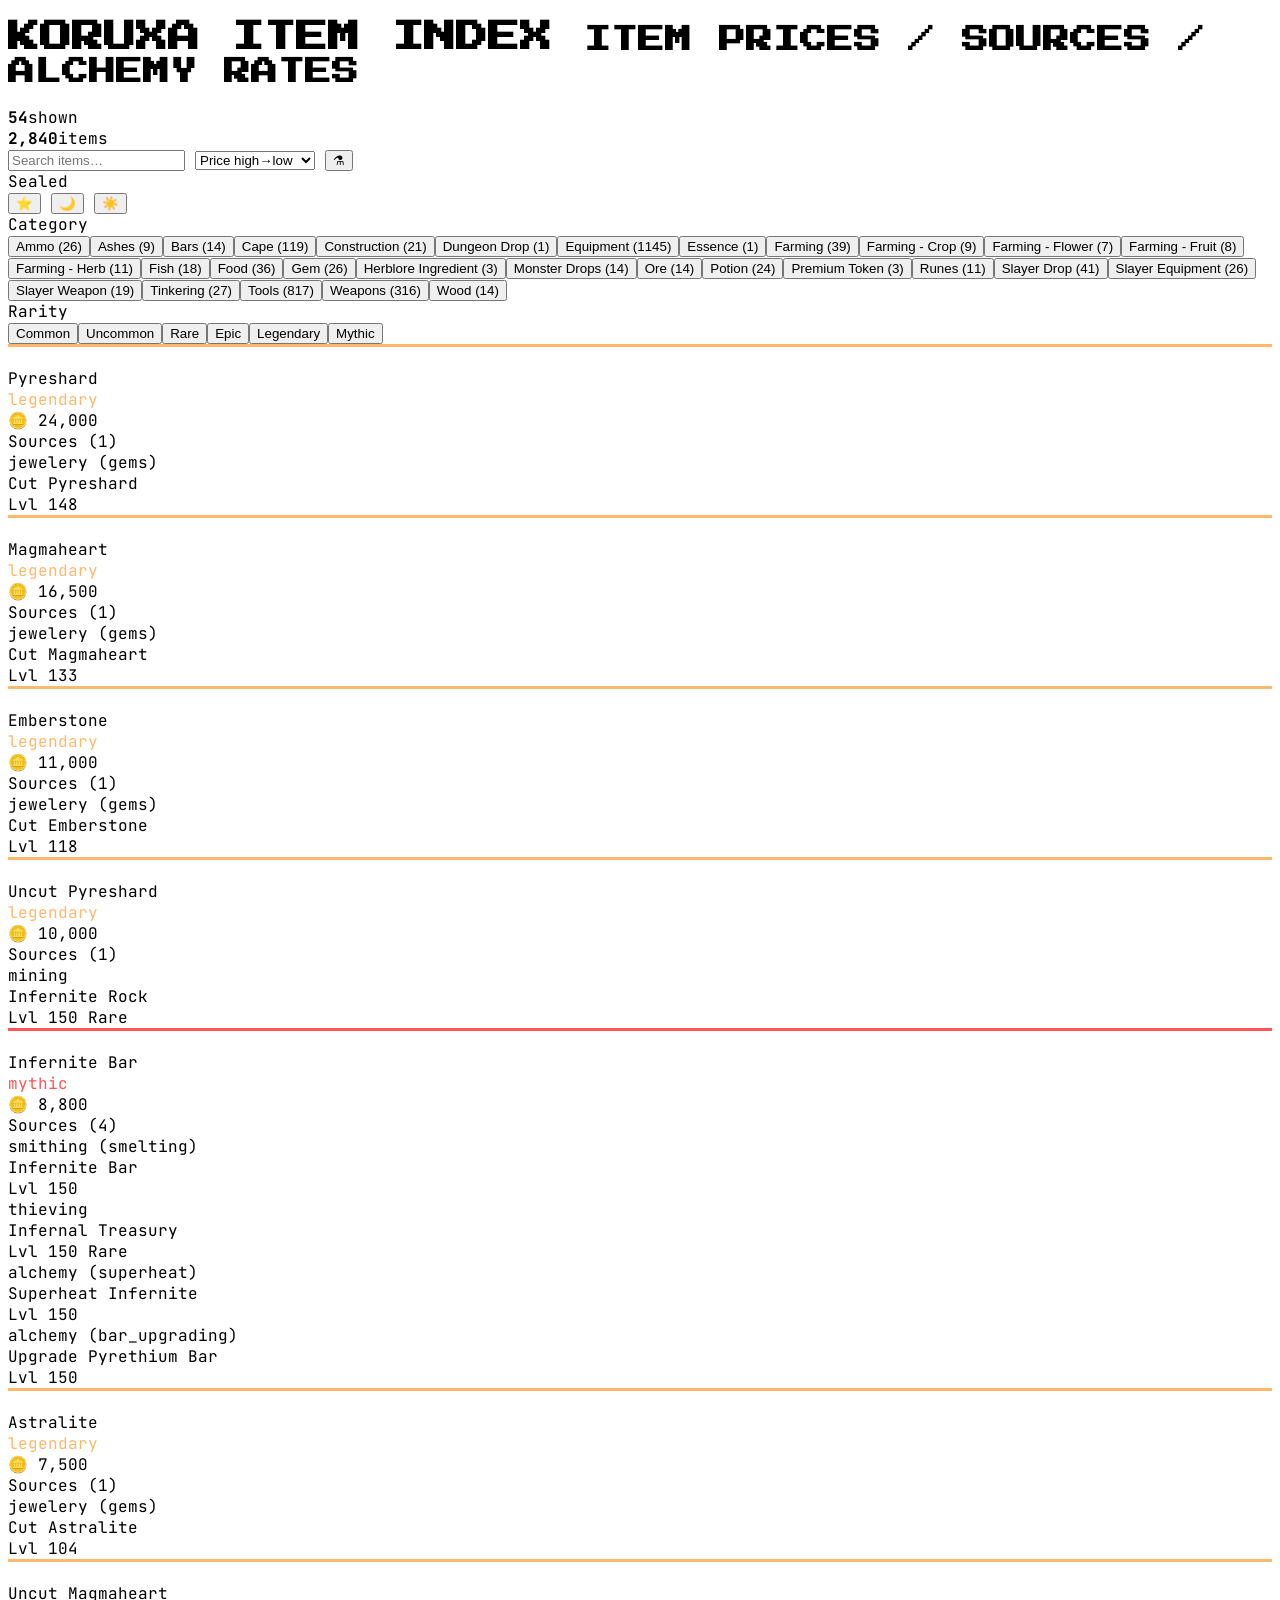
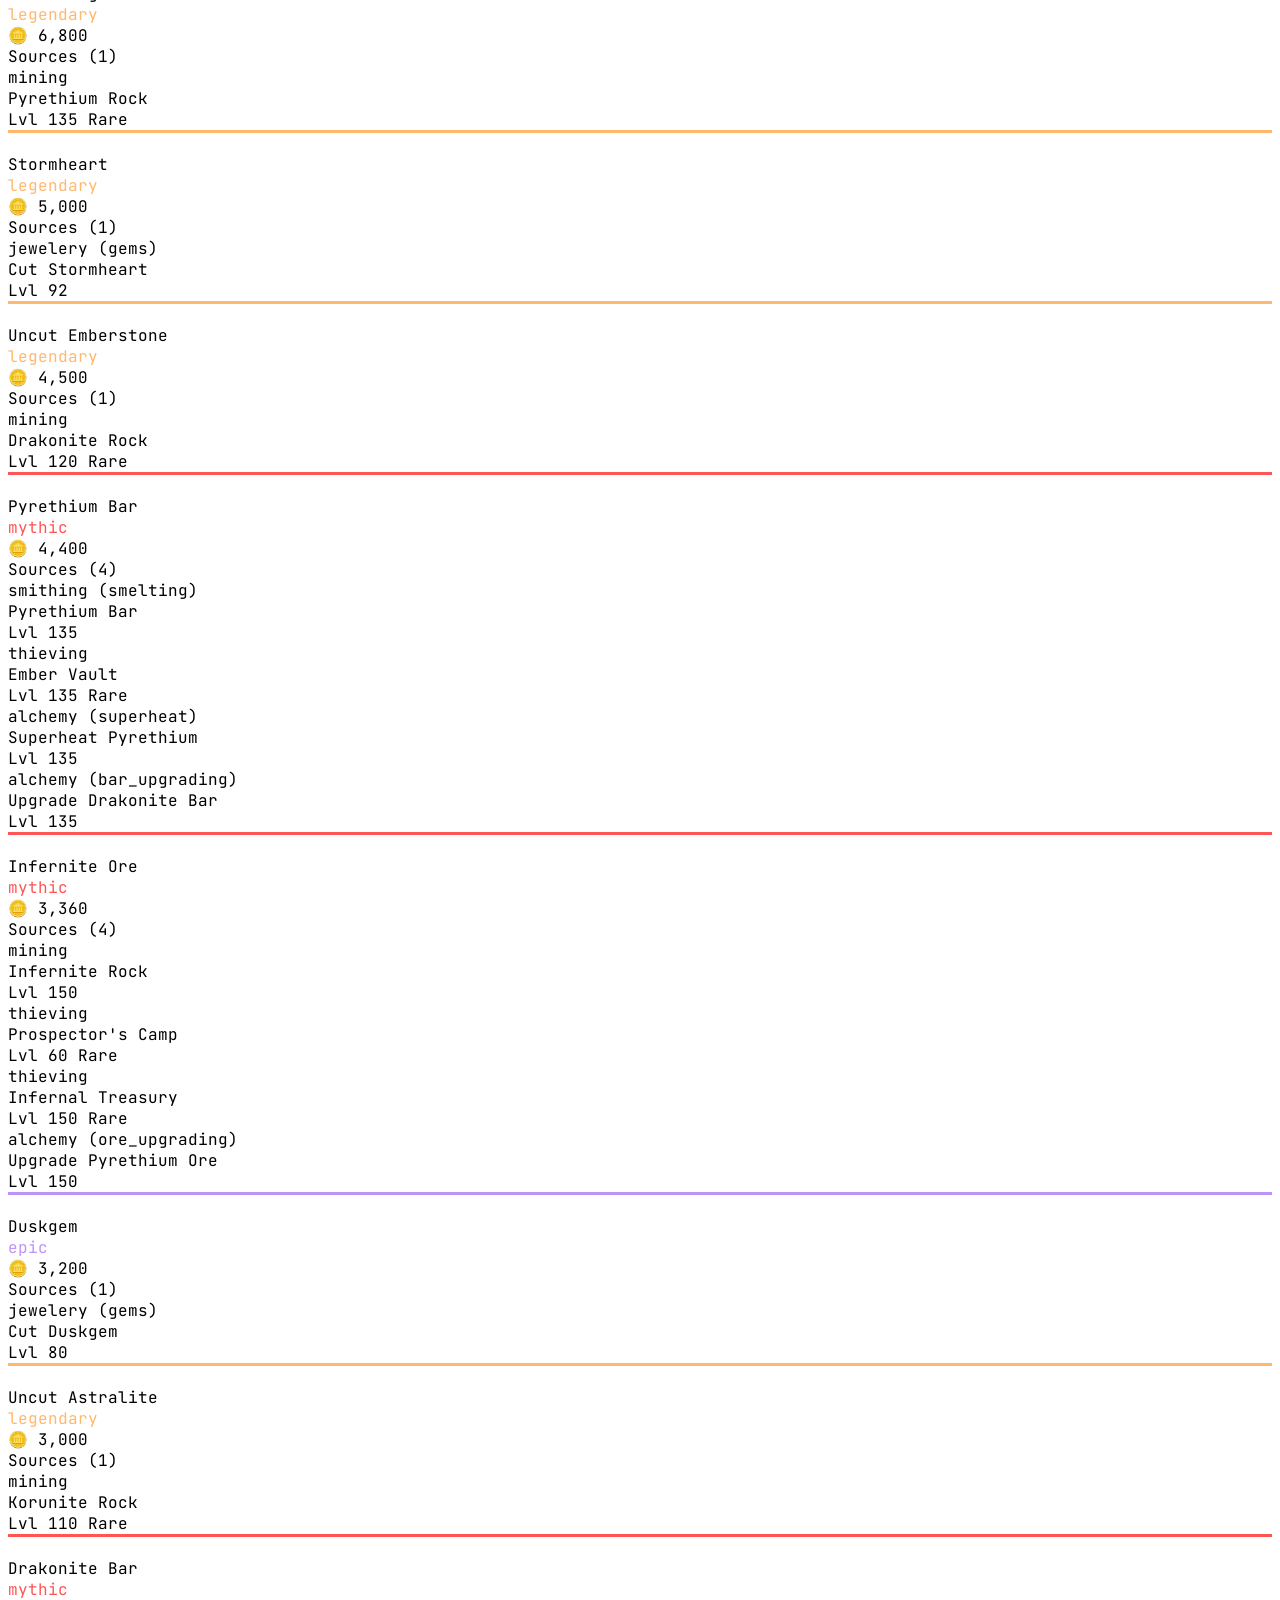
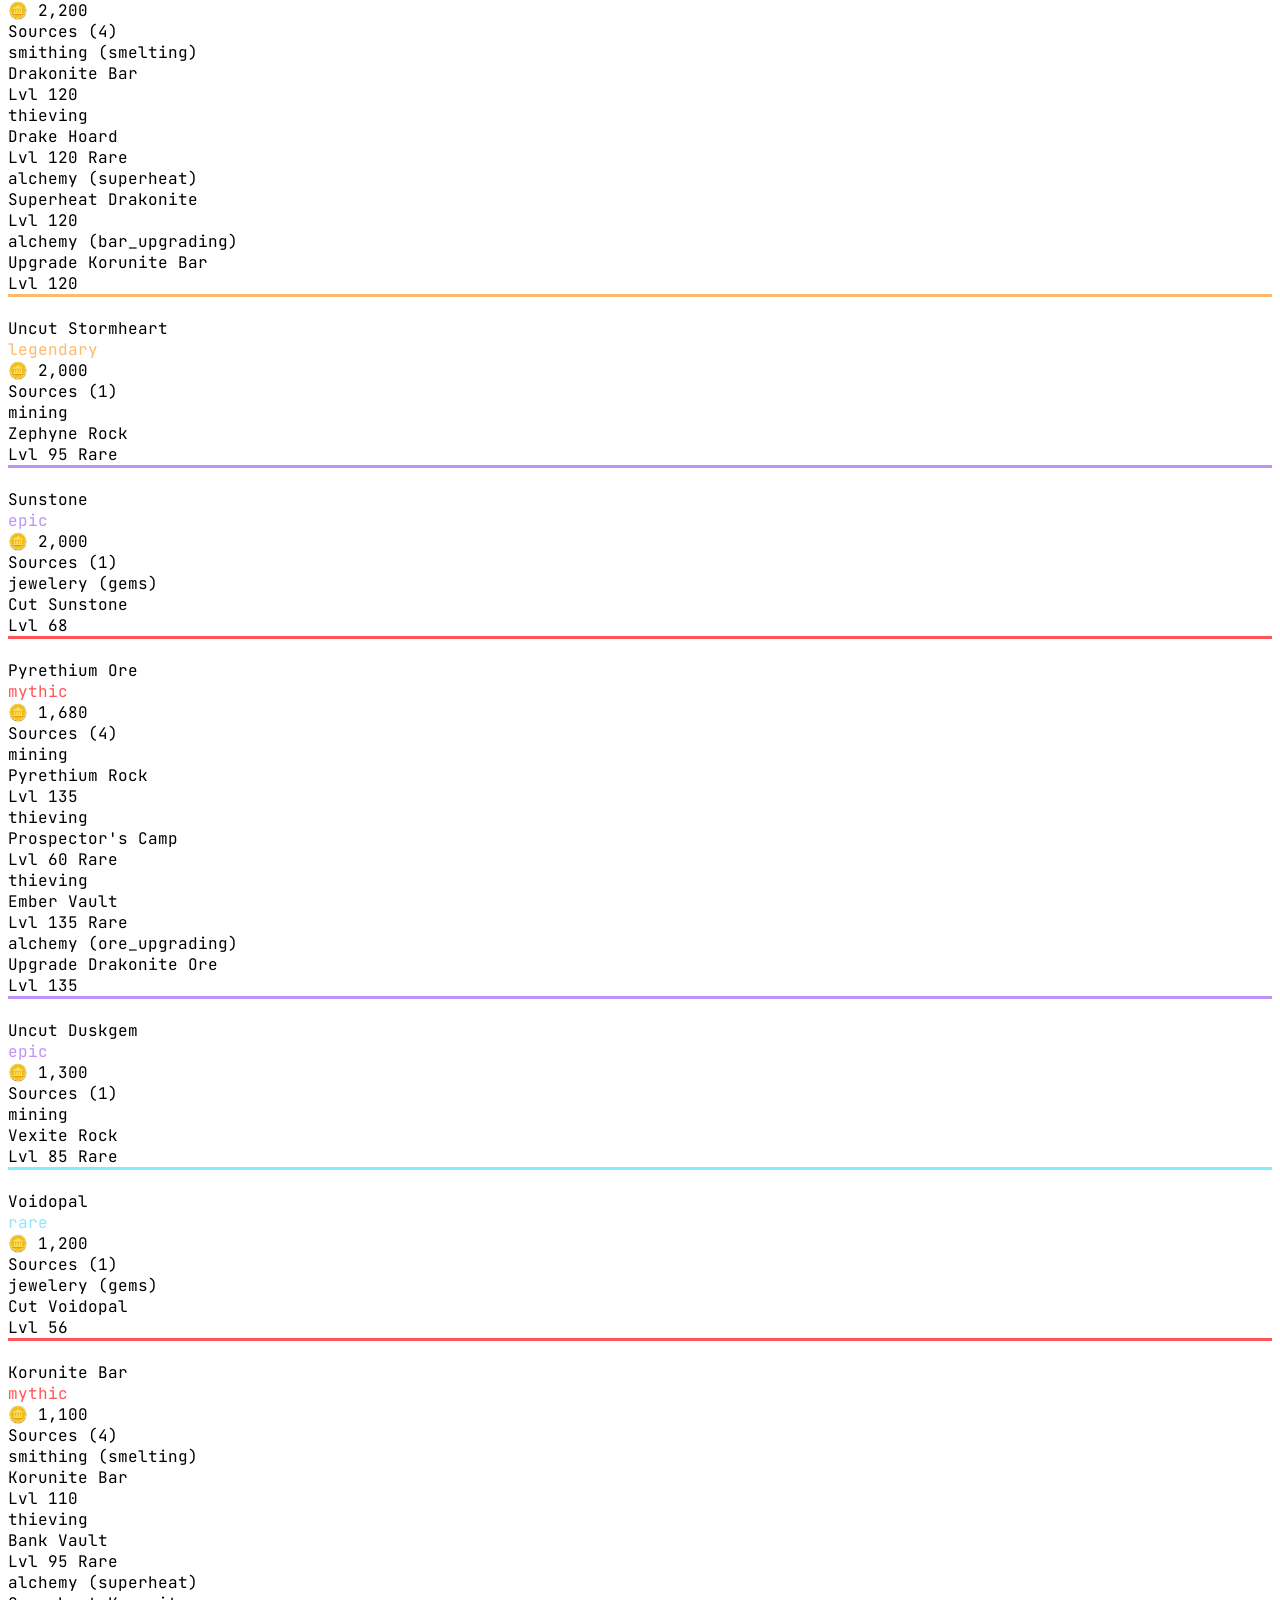
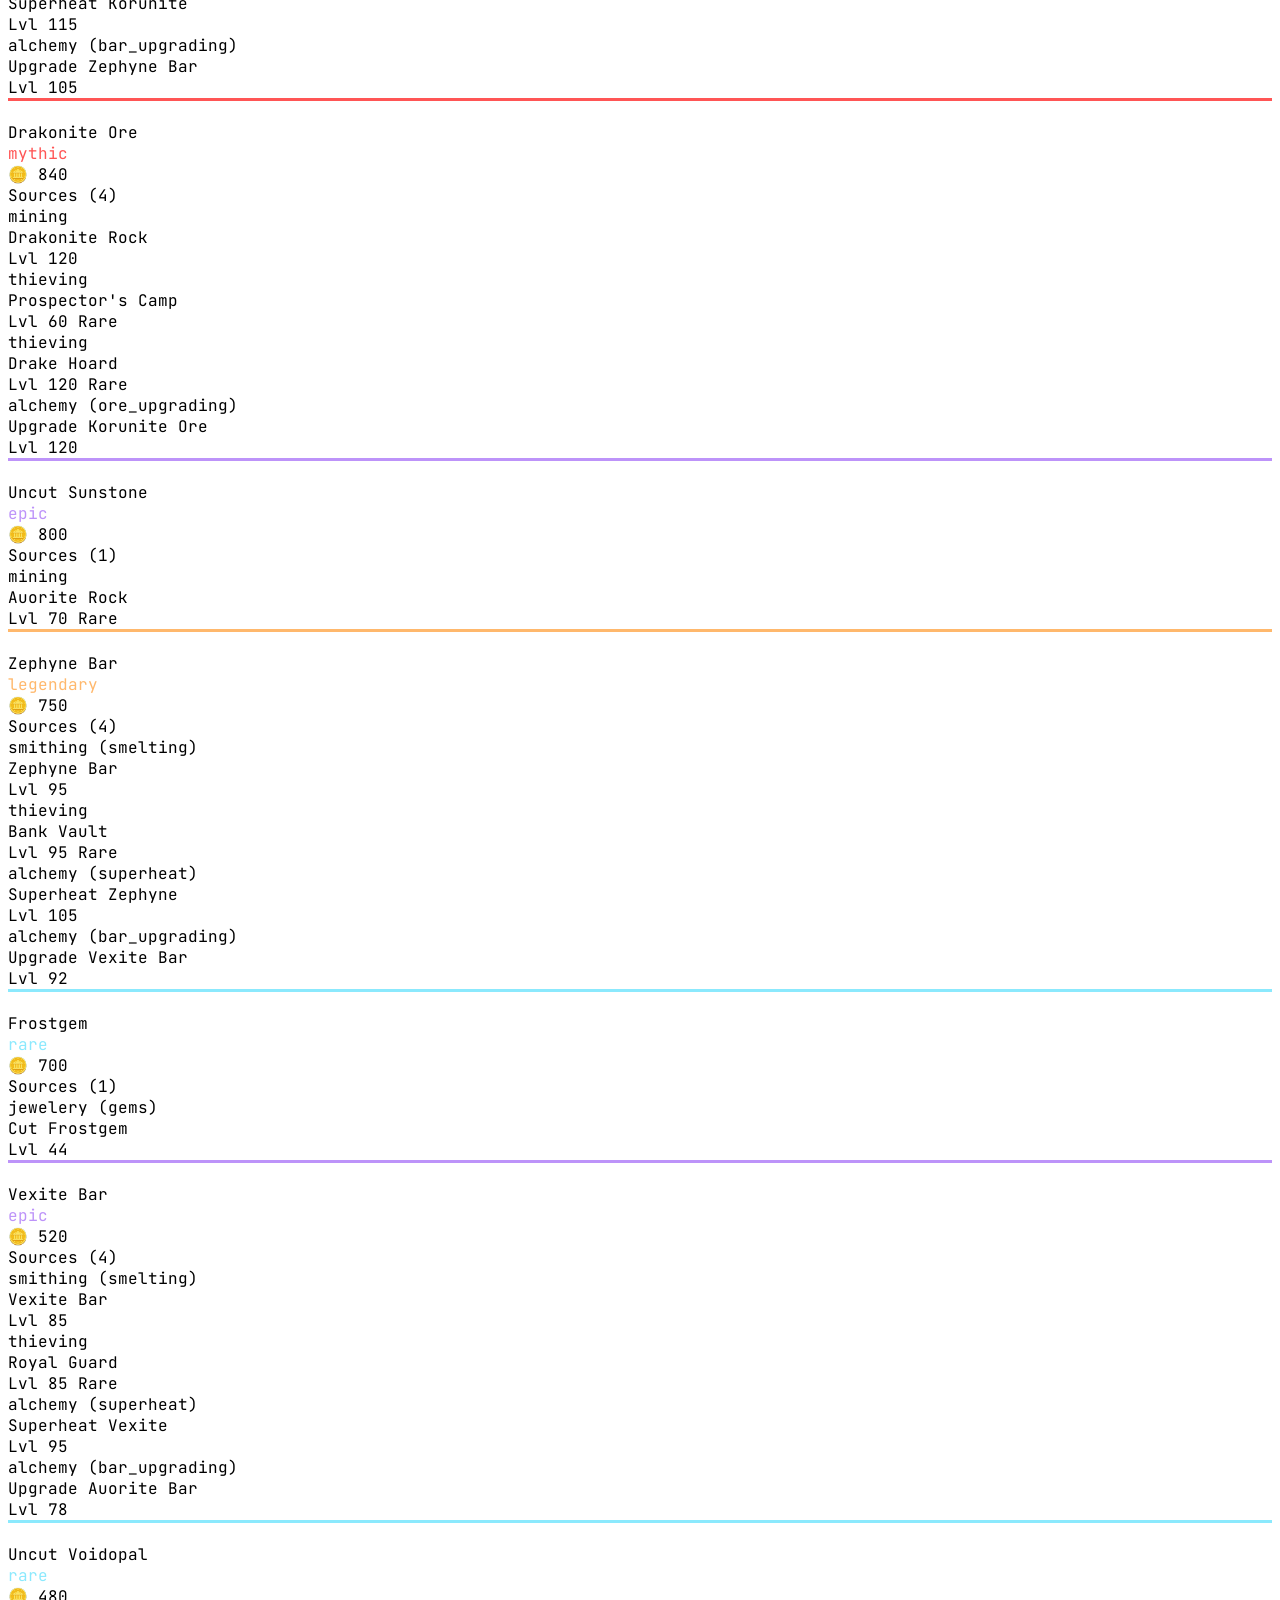
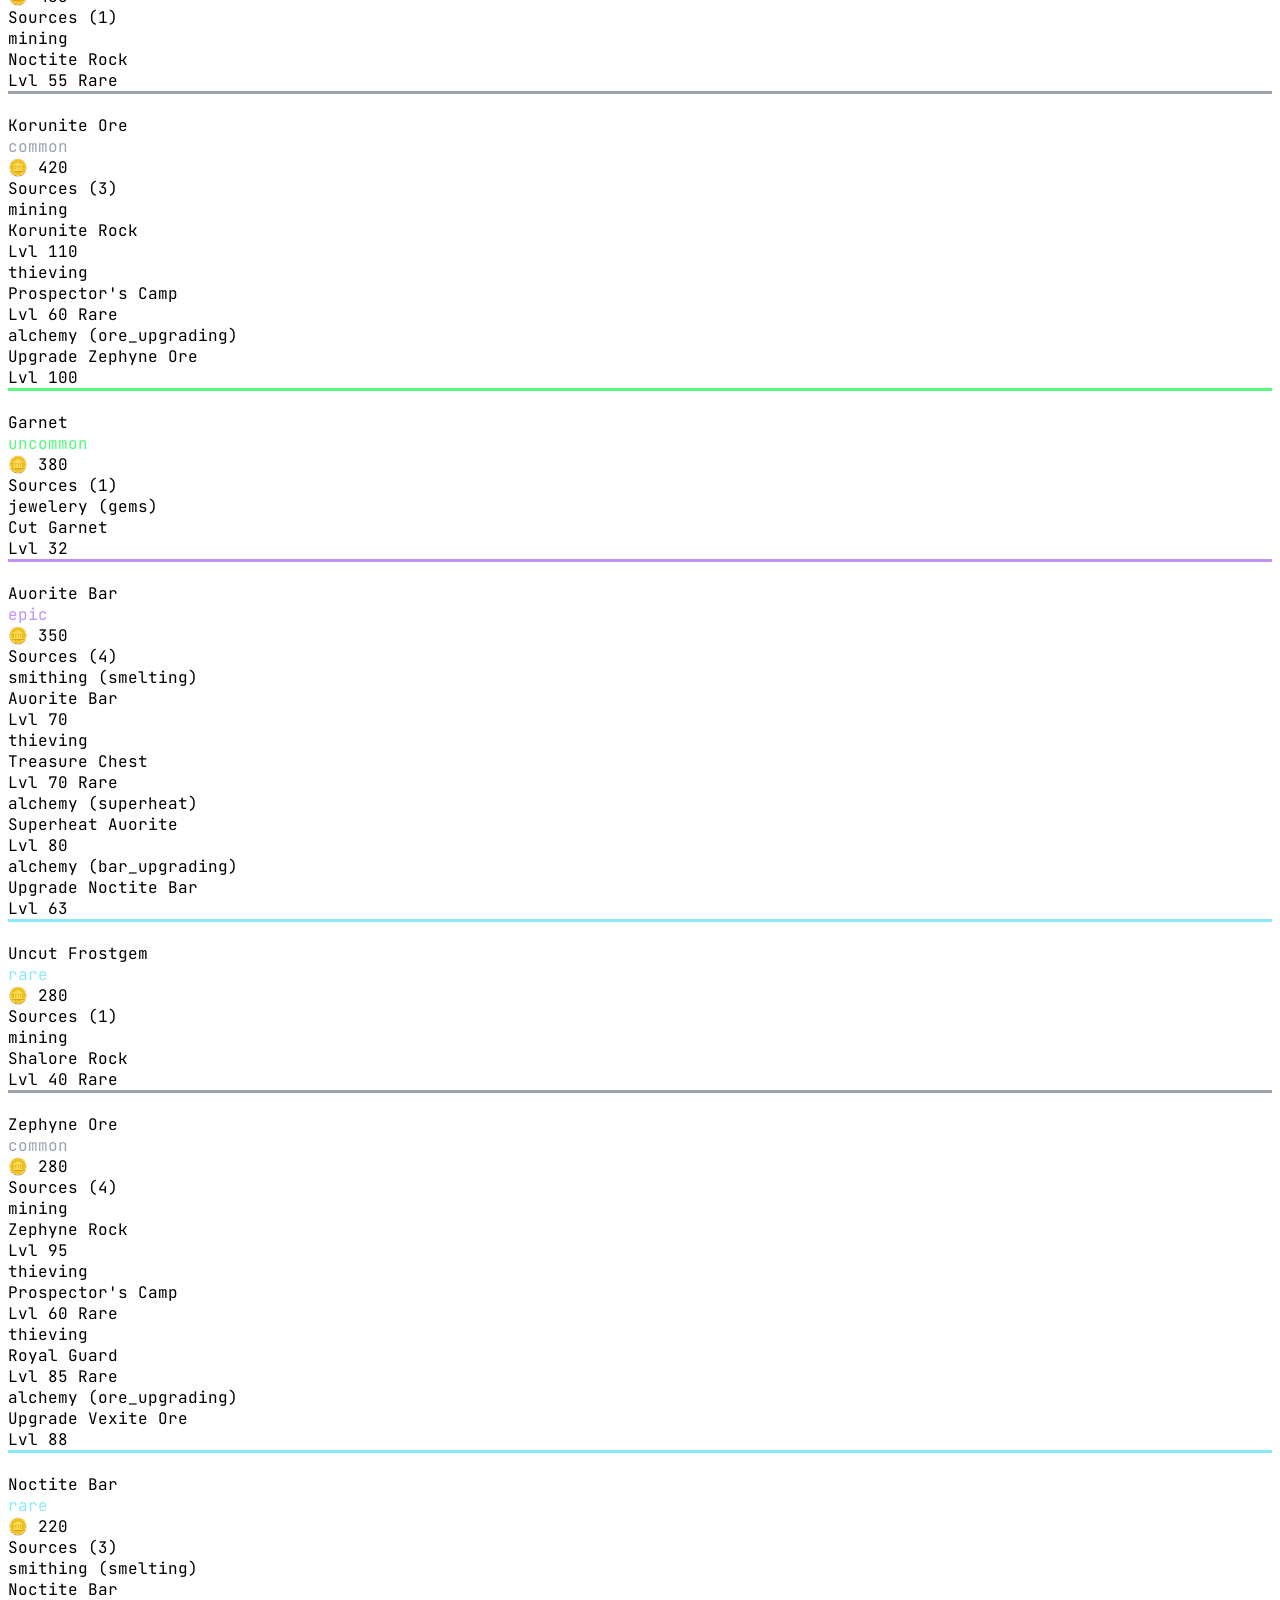
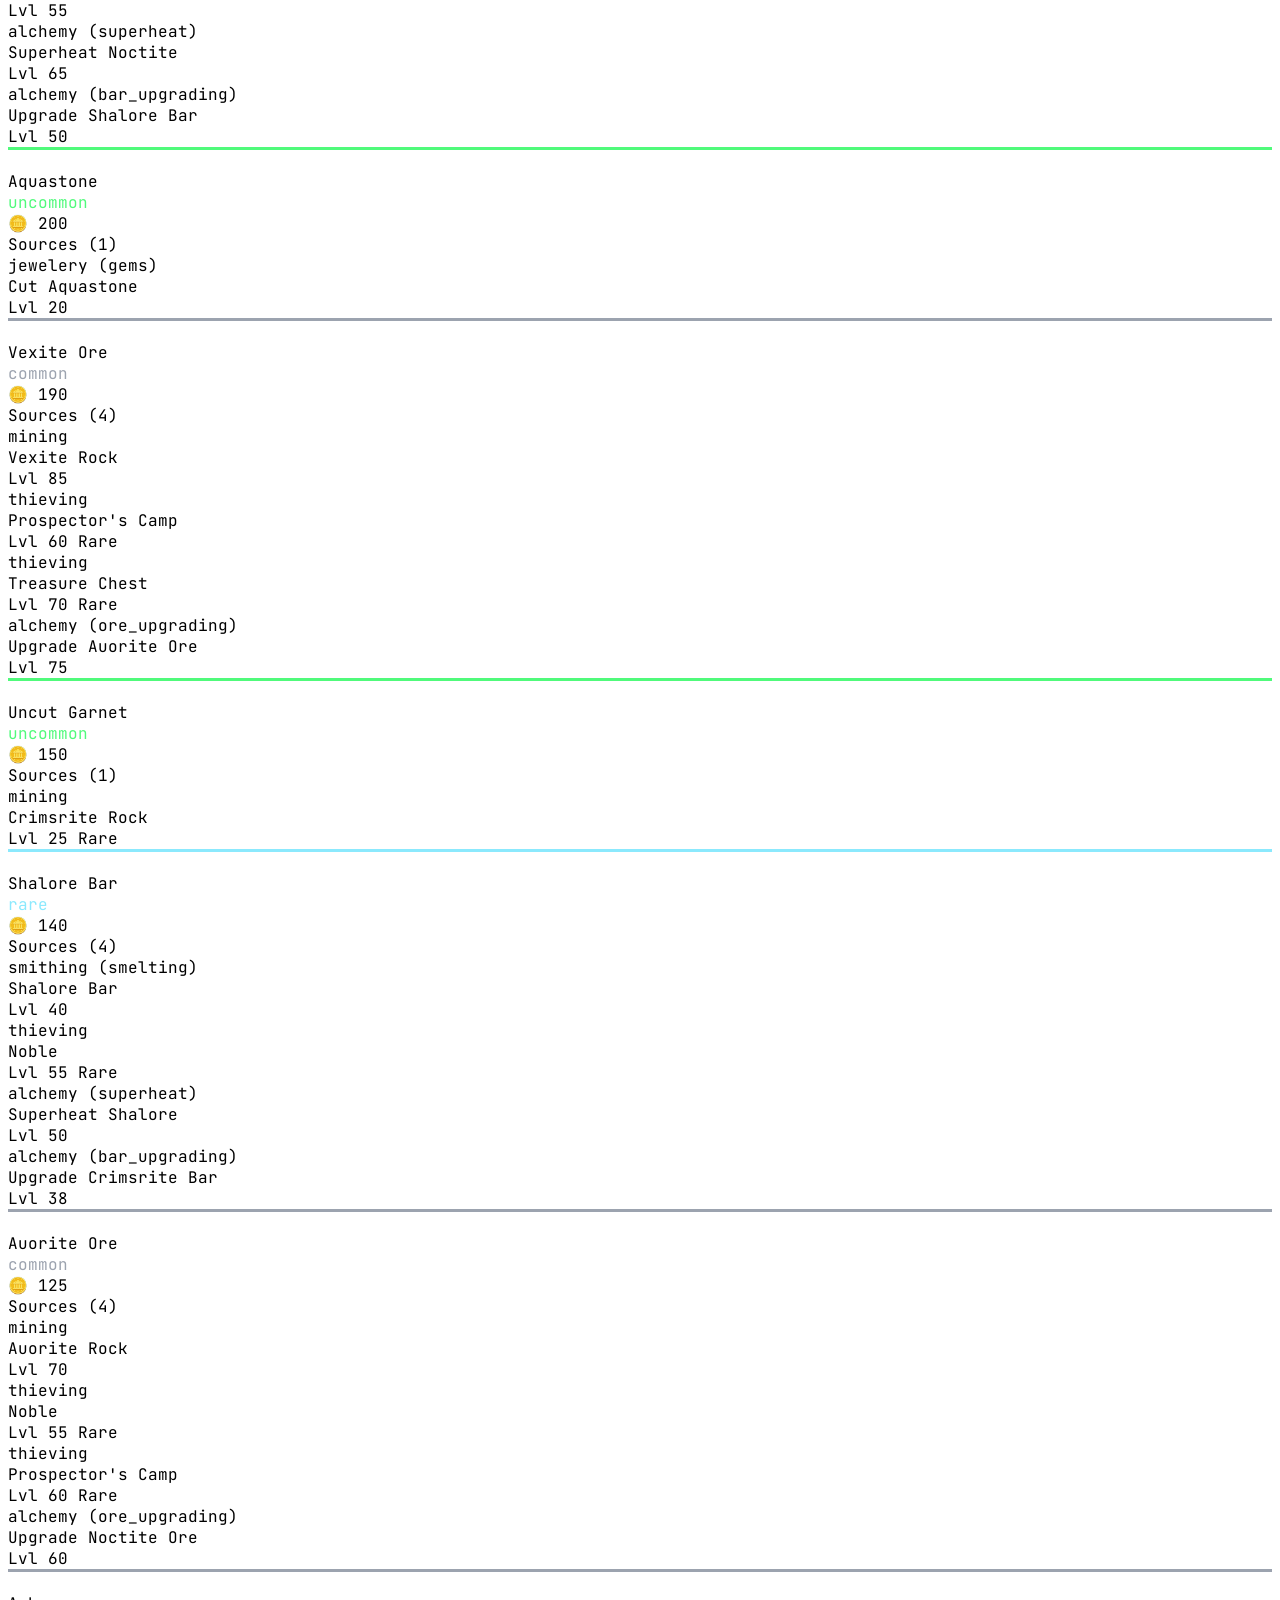
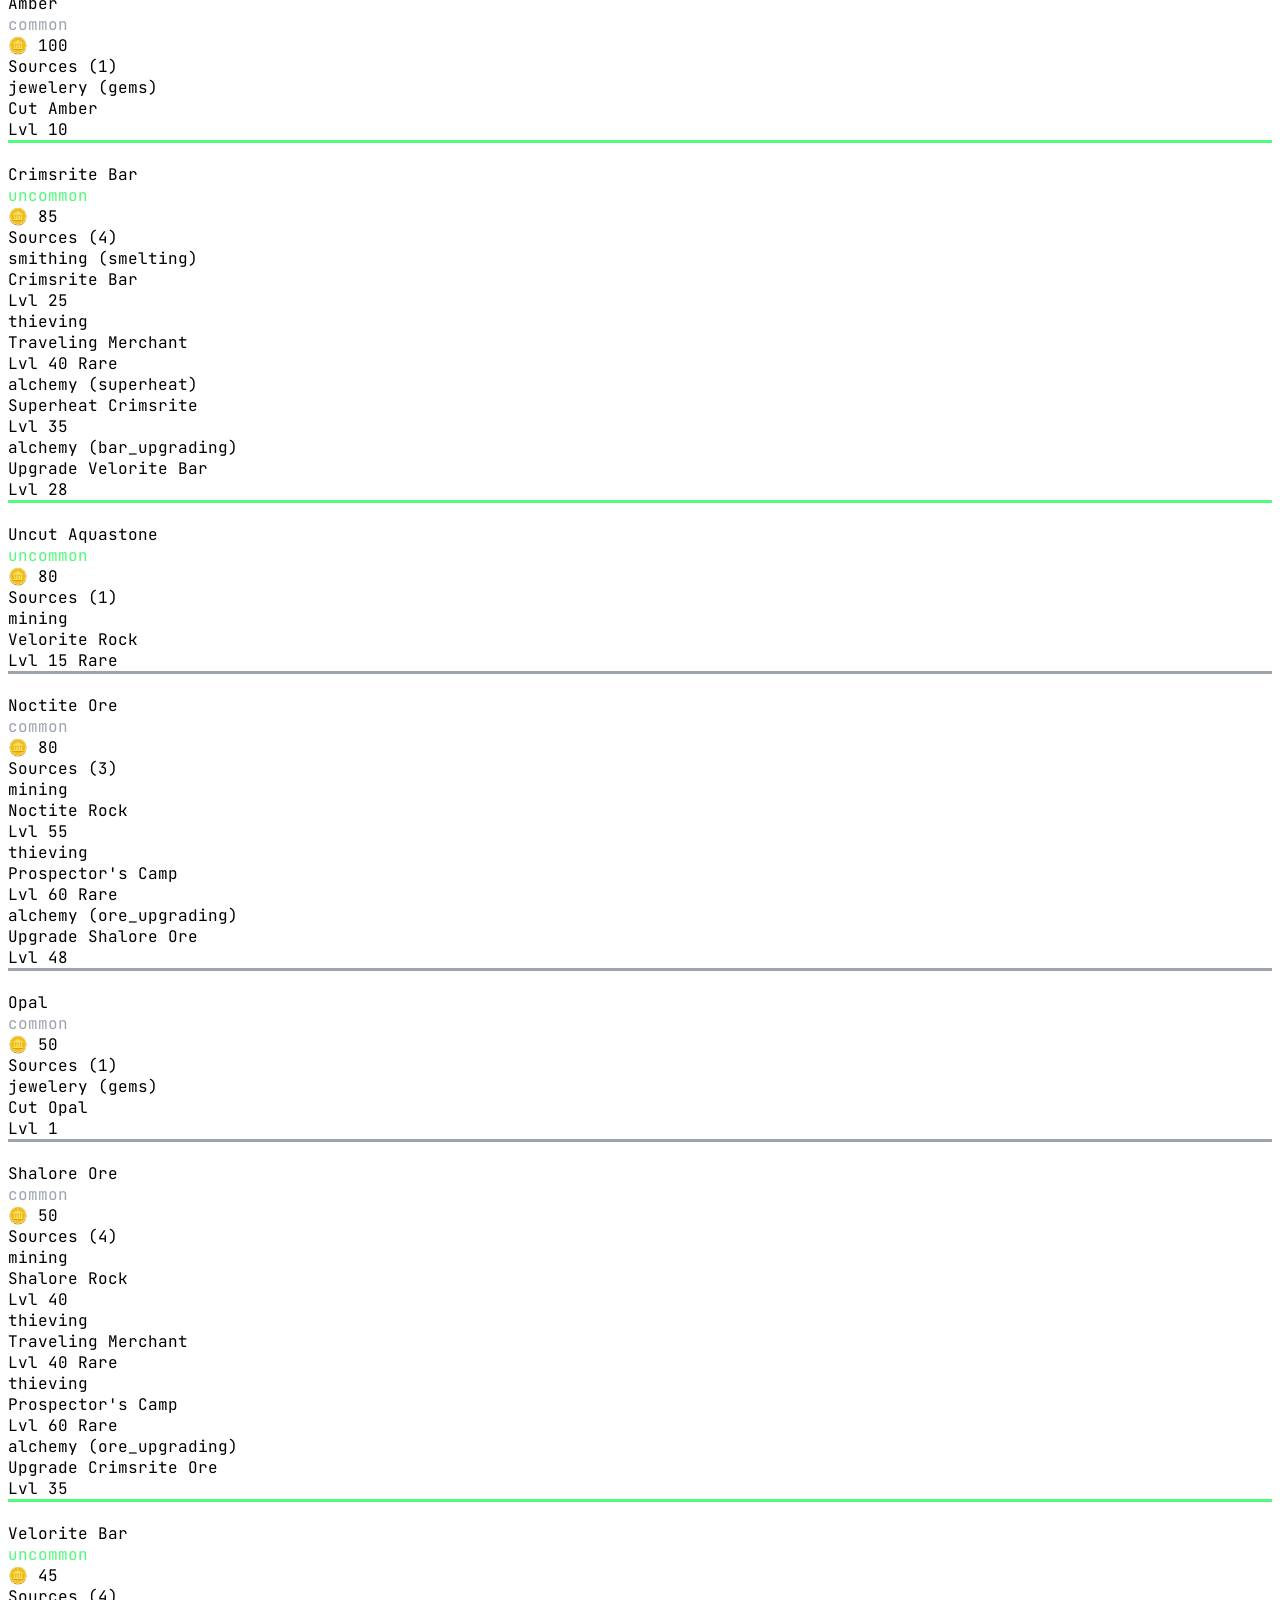
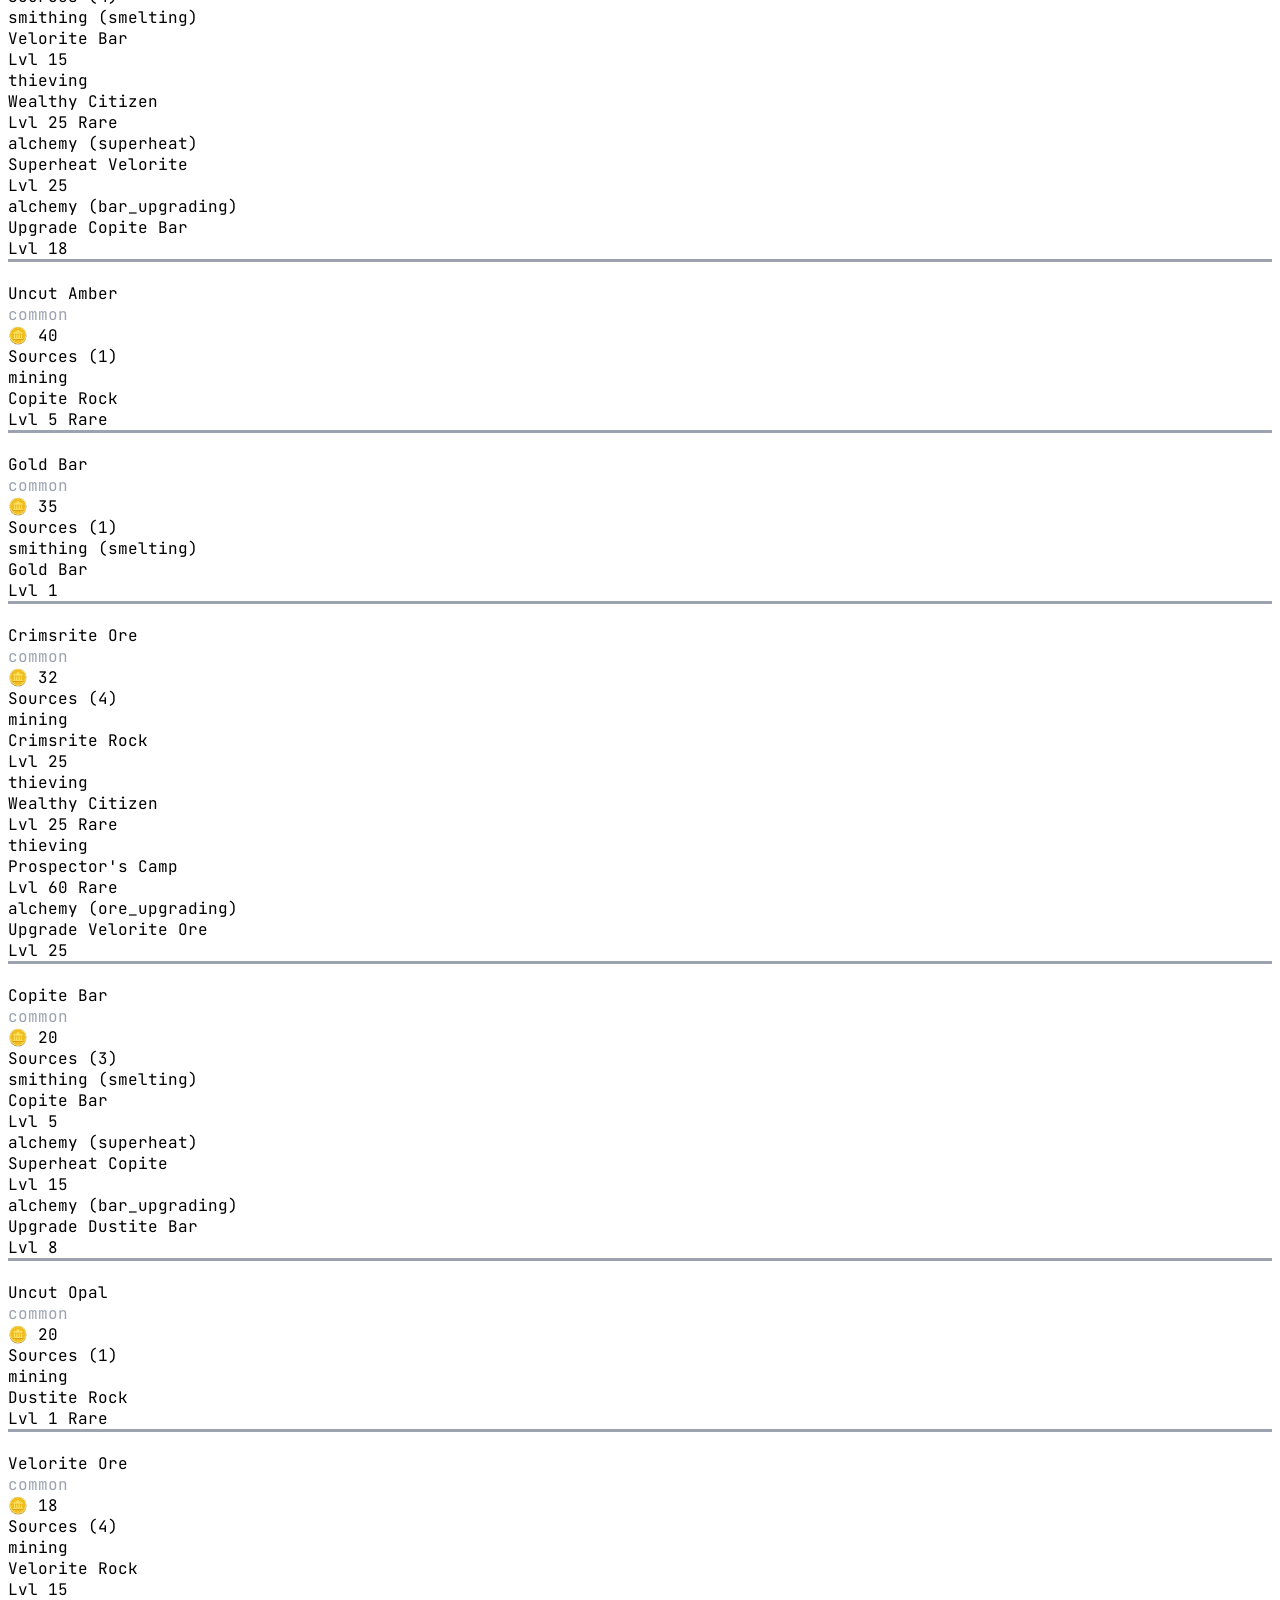
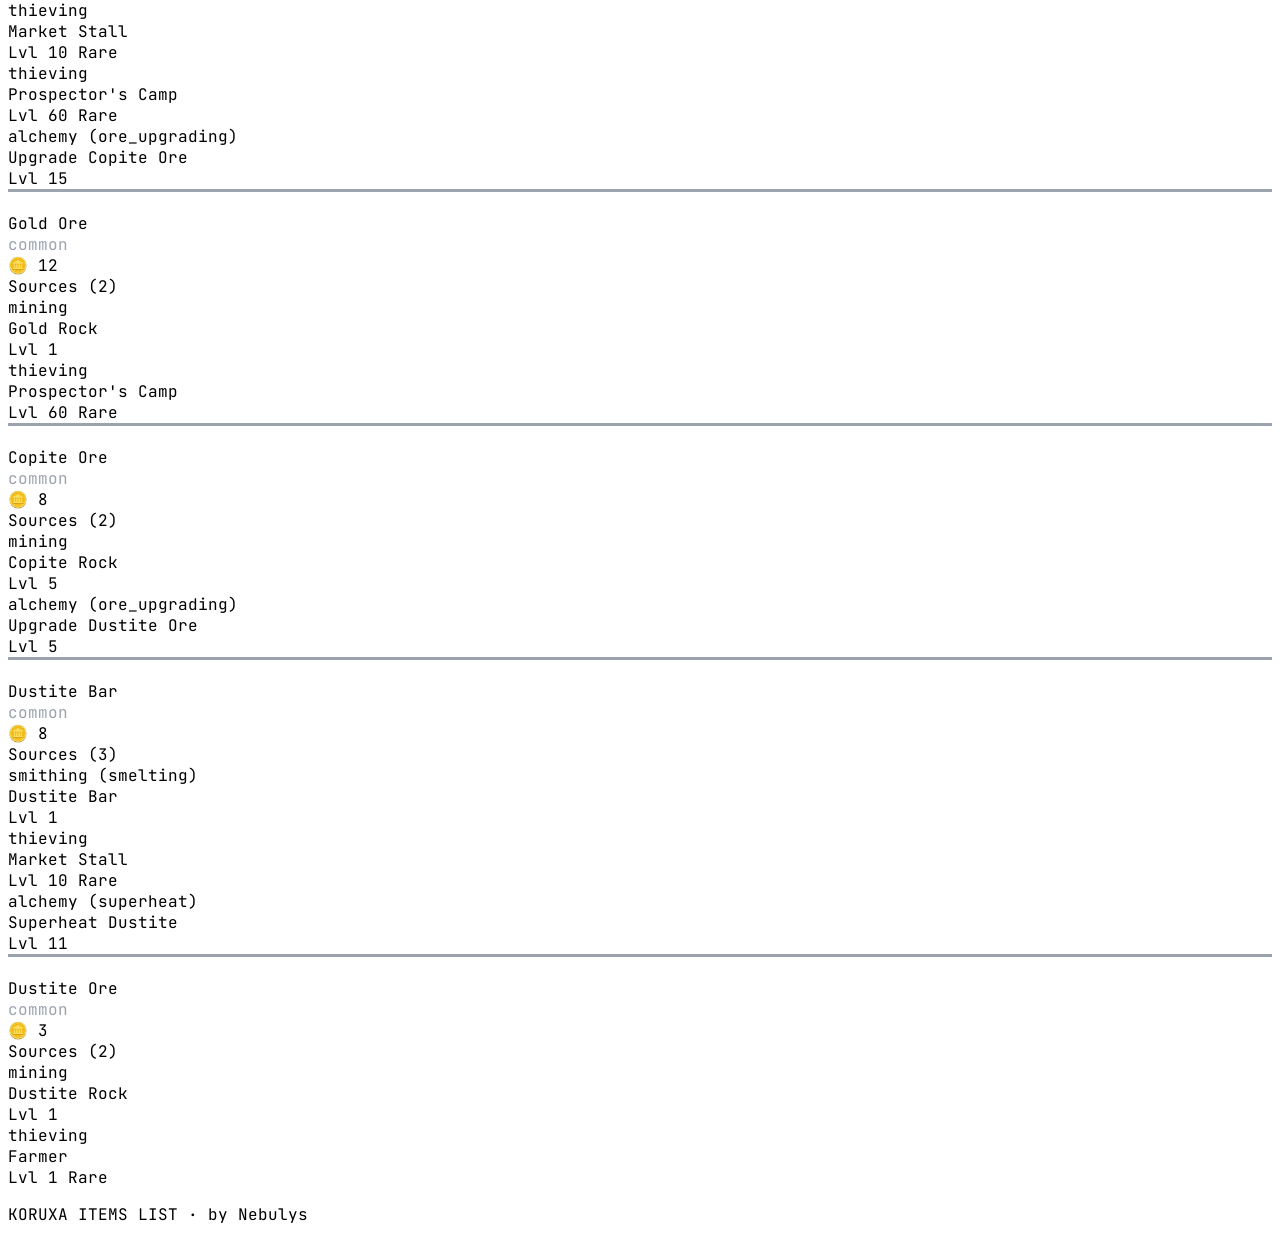
==== commit 45df759e: "item DB v2" ====
--- a/catalog.html
+++ b/catalog.html
@@ -44,6 +44,24 @@
         .no-scrollbar {
             -ms-overflow-style: none;
             scrollbar-width: none;
+        }
+
+        .custom-scrollbar::-webkit-scrollbar {
+            width: 3px;
+        }
+
+        .custom-scrollbar::-webkit-scrollbar-track {
+            background: rgba(0, 0, 0, 0.15);
+            border-radius: 3px;
+        }
+
+        .custom-scrollbar::-webkit-scrollbar-thumb {
+            background: rgba(255, 255, 255, 0.2);
+            border-radius: 3px;
+        }
+
+        .custom-scrollbar::-webkit-scrollbar-thumb:hover {
+            background: rgba(255, 255, 255, 0.4);
         }
 
         .scroll-arrow {
@@ -94,8 +112,8 @@
         <div class="max-w-[1500px] mx-auto flex flex-col sm:flex-row items-start sm:items-center justify-between gap-2 sm:gap-4">
             <div>
                 <h1 class="font-pixel text-secondary text-xs sm:text-sm tracking-widest drop-shadow">
-                    KORUXA ITEMS LIST
-                    <small class="block font-sans text-[9px] sm:text-[10px] text-base-content/60 tracking-widest mt-1">SELL PRICES &amp; RARITIES</small>
+                    KORUXA ITEM INDEX
+                    <small class="block font-sans text-[9px] sm:text-[10px] text-base-content/60 tracking-widest mt-1">ITEM PRICES / SOURCES / ALCHEMY RATES</small>
                 </h1>
             </div>
             <div class="flex gap-4 text-xs text-base-content/70">
@@ -185,7 +203,7 @@
     </dialog>
 
     <main class="max-w-[1500px] mx-auto p-3 sm:p-5 pb-16">
-        <div class="grid grid-cols-[repeat(auto-fill,minmax(140px,1fr))] sm:grid-cols-[repeat(auto-fill,minmax(178px,1fr))] gap-2 sm:gap-3" id="grid"></div>
+        <div class="grid grid-cols-[repeat(auto-fill,minmax(180px,1fr))] sm:grid-cols-[repeat(auto-fill,minmax(280px,1fr))] gap-2 sm:gap-3" id="grid"></div>
     </main>
 
     <footer class="footer footer-center p-4 bg-base-100 text-base-content/60 text-[10px] border-t border-base-200">
@@ -196,6 +214,7 @@
 
     <script>
         let ITEMS = [];
+        let ITEM_SOURCES = {};
         const RARITY_ORDER = { common: 0, uncommon: 1, rare: 2, epic: 3, legendary: 4, mythic: 5 };
         const RARITY_COLORS = { common: '#9ca3af', uncommon: '#50fa7b', rare: '#8be9fd', epic: '#bd93f9', legendary: '#ffb86c', mythic: '#ff5555' };
         const ICON_BASE = 'https://koruxa.com/assets/img/';
@@ -216,12 +235,57 @@
         }
 
         const DEFAULT_CATS = ['bars', 'ore', 'gem'];
-        const HIDDEN_CATS = ['event', 'premium token'];
+        const HIDDEN_CATS = ['event', 'scrolls'];
         const state = { q: '', sort: 'price-desc', cats: new Set(), rars: new Set() };
         let sealedOn = { sun: false, star: false, moon: false };
         try { Object.assign(sealedOn, JSON.parse(localStorage.getItem('kx_vault_sealed') || '{}')); } catch (e) { }
 
         function fmt(n) { return n == null ? '' : Number(n).toLocaleString('en-US'); }
+
+        function buildSkillMap(data) {
+            ITEM_SOURCES = {};
+
+            const addSource = (itemKey, skill, category, source, minLevel, isRare = false) => {
+                if (!itemKey) return;
+                if (!ITEM_SOURCES[itemKey]) ITEM_SOURCES[itemKey] = [];
+
+                const isDup = ITEM_SOURCES[itemKey].some(s => s.skill === skill && s.category === category && s.source === source && s.isRare === isRare);
+                if (!isDup) {
+                    ITEM_SOURCES[itemKey].push({ skill, category, source, minLevel, isRare });
+                }
+            };
+
+            for (const [skillName, sub] of Object.entries(data)) {
+                if (!sub || typeof sub !== 'object') continue;
+                for (const [key, val] of Object.entries(sub)) {
+                    if (!val || typeof val !== 'object') continue;
+                    const isDirect = 'reward_item_key' in val || 'rare_item_keys' in val || 'label' in val || 'min_level' in val || 'xp' in val;
+                    if (isDirect) {
+                        if (val.reward_item_key) {
+                            addSource(val.reward_item_key, skillName, null, val.label || key, val.min_level ?? 1, false);
+                        }
+                        if (Array.isArray(val.rare_item_keys)) {
+                            val.rare_item_keys.forEach(rk => {
+                                addSource(rk, skillName, null, val.label || key, val.min_level ?? 1, true);
+                            });
+                        }
+                    } else {
+                        for (const [actKey, act] of Object.entries(val)) {
+                            if (act && typeof act === 'object') {
+                                if (act.reward_item_key) {
+                                    addSource(act.reward_item_key, skillName, key, act.label || actKey, act.min_level ?? 1, false);
+                                }
+                                if (Array.isArray(act.rare_item_keys)) {
+                                    act.rare_item_keys.forEach(rk => {
+                                        addSource(rk, skillName, key, act.label || actKey, act.min_level ?? 1, true);
+                                    });
+                                }
+                            }
+                        }
+                    }
+                }
+            }
+        }
 
         function buildChips(el, keys, set, colorOf, labelOf) {
             keys.forEach(k => {
@@ -290,31 +354,75 @@
                 const rar = it.rarity || 'common';
                 const card = document.createElement('div');
                 const color = RARITY_COLORS[rar] || RARITY_COLORS.common;
-                card.className = 'card card-compact bg-base-100 border border-base-200 card-pop p-2.5 sm:p-3 text-center transition-all hover:-translate-y-1 hover:shadow-lg';
+                const sources = ITEM_SOURCES[it.item_key] || [];
+                const hasSources = sources.length > 0;
+
+                card.className = 'card card-compact bg-base-100 border border-base-200 card-pop p-3 text-center transition-all hover:-translate-y-1 hover:shadow-lg flex flex-row items-center justify-between gap-2';
                 card.style.borderTop = `3px solid ${color}`;
                 card.style.animationDelay = Math.min(i * 12, 400) + 'ms';
 
                 const icon = it.icon
-                    ? `<img src="${ICON_BASE}${it.icon.replace(/"/g, '')}" alt="" loading="lazy" class="w-12 h-12 sm:w-14 sm:h-14 mx-auto mb-1.5 image-pixelated filter drop-shadow" onerror="this.outerHTML='<div class=\'text-2xl sm:text-3xl leading-[48px]\'>&#129528;</div>'">`
+                    ? `<img src="${ICON_BASE}${it.icon.replace(/"/g, '')}" alt="" loading="lazy" class="w-12 h-12 sm:w-14 sm:h-14 mx-auto mb-1 image-pixelated filter drop-shadow" onerror="this.outerHTML='<div class=\'text-2xl sm:text-3xl leading-[48px]\'>&#129528;</div>'">`
                     : '<div class="text-2xl sm:text-3xl leading-[48px]">&#129528;</div>';
 
                 let price;
                 if (it.sell_price) {
                     const conv = alchPrice(it.sell_price);
                     const showAlch = alchActive() && conv !== it.sell_price;
-                    price = `<div class="font-bold text-accent text-xs sm:text-sm mt-1.5">&#129689; ${fmt(it.sell_price)}</div>`
+                    price = `<div class="font-bold text-accent text-xs sm:text-sm mt-1">&#129689; ${fmt(it.sell_price)}</div>`
                         + (showAlch ? `<div class="text-[9px] sm:text-[10px] text-secondary font-semibold mt-0.5">&#10024;&#129689; ${fmt(conv)}</div>` : '');
                     if (showAlch) {
                         const cph = Math.round(conv * 3600 / 5.2);
                         price += `<div class="text-[9px] sm:text-[10px] text-success font-semibold mt-0.5">&#128337; ${fmt(cph)}/h</div>`;
                     }
                 } else {
-                    price = '<div class="text-[10px] sm:text-xs text-base-content/40 mt-1.5">— no value —</div>';
+                    price = '<div class="text-[10px] sm:text-xs text-base-content/40 mt-1">— no value —</div>';
                 }
 
-                card.innerHTML = icon
-                    + `<div class="font-bold text-[11px] sm:text-xs leading-tight min-h-[28px] sm:min-h-[32px] flex items-center justify-center break-words">${it.name.replace(/</g, '&lt;')}</div>`
-                    + `<div class="text-[8px] sm:text-[9px] uppercase tracking-widest mt-1 font-semibold" style="color:${color}">${rar}</div>` + price;
+                let sourcesHtml = '';
+                if (hasSources) {
+                    const itemsList = sources.map(src => {
+                        const catBadge = src.category ? `<span class="opacity-60"> (${src.category})</span>` : '';
+                        const rareTag = src.isRare
+                            ? `<span class="badge badge-xs bg-warning/20 text-warning border-warning/30 text-[8px] px-1 font-semibold shrink-0">Rare</span>`
+                            : '';
+                        return `
+                            <div class="bg-base-200/90 p-1.5 rounded flex items-start justify-between gap-1 border border-base-content/5 text-left" title="${src.skill}${src.category ? ' (' + src.category + ')' : ''} - ${src.source}">
+                                <div class="min-w-0 flex-1 leading-tight">
+                                    <div class="font-bold text-secondary text-[9px] capitalize break-words">${src.skill}${catBadge}</div>
+                                    <div class="text-base-content/80 text-[8.5px] break-words mt-0.5">${src.source}</div>
+                                </div>
+                                <div class="flex flex-col items-end gap-0.5 shrink-0 ml-1">
+                                    <span class="badge badge-xs badge-neutral text-[8px] px-1 font-mono">Lvl ${src.minLevel}</span>
+                                    ${rareTag}
+                                </div>
+                            </div>
+                        `;
+                    }).join('');
+
+                    sourcesHtml = `
+                        <div class="pl-2 border-l border-base-content/10 flex flex-col gap-1 w-[58%] min-w-0 shrink-0">
+                            <div class="text-[8px] uppercase tracking-wider text-base-content/40 font-bold text-left px-0.5">
+                                Sources (${sources.length})
+                            </div>
+                            <div class="max-h-[140px] overflow-y-auto space-y-1 pr-0.5 custom-scrollbar">
+                                ${itemsList}
+                            </div>
+                        </div>
+                    `;
+                }
+
+                const leftWidth = hasSources ? 'w-[42%]' : 'w-full';
+
+                card.innerHTML = `
+                    <div class="${leftWidth} flex flex-col items-center justify-center min-w-0">
+                        ${icon}
+                        <div class="font-bold text-[11px] sm:text-xs leading-tight min-h-[28px] sm:min-h-[32px] flex items-center justify-center text-center break-words w-full px-1">${it.name.replace(/</g, '&lt;')}</div>
+                        <div class="text-[8px] sm:text-[9px] uppercase tracking-widest mt-0.5 font-semibold" style="color:${color}">${rar}</div>
+                        ${price}
+                    </div>
+                    ${sourcesHtml}
+                `;
                 grid.appendChild(card);
             });
             document.getElementById('st-shown').textContent = fmt(items.length);
@@ -384,12 +492,17 @@
             render();
         }
 
-        fetch('all_items.json')
-            .then(r => { if (!r.ok) throw new Error('HTTP ' + r.status); return r.json(); })
-            .then(boot)
+        Promise.all([
+            fetch('assets/js/all_items.json').then(r => { if (!r.ok) throw new Error('HTTP ' + r.status); return r.json(); }),
+            fetch('assets/js/data.json').then(r => { if (!r.ok) throw new Error('HTTP ' + r.status); return r.json(); })
+        ])
+            .then(([items, skillsData]) => {
+                buildSkillMap(skillsData);
+                boot(items);
+            })
             .catch(err => {
                 document.getElementById('grid').innerHTML =
-                    '<div class="col-span-full text-center py-16 text-base-content/50"><div class="text-3xl mb-2">&#128274;</div>Could not load all_items.json (' + err.message + ').<br><br>' +
+                    '<div class="col-span-full text-center py-16 text-base-content/50"><div class="text-3xl mb-2">&#128274;</div>Could not load items or skills data (' + err.message + ').<br><br>' +
                     'Browsers block a double-clicked page from reading local files — run <b class="text-secondary">open.bat</b> instead.</div>';
             });
 
